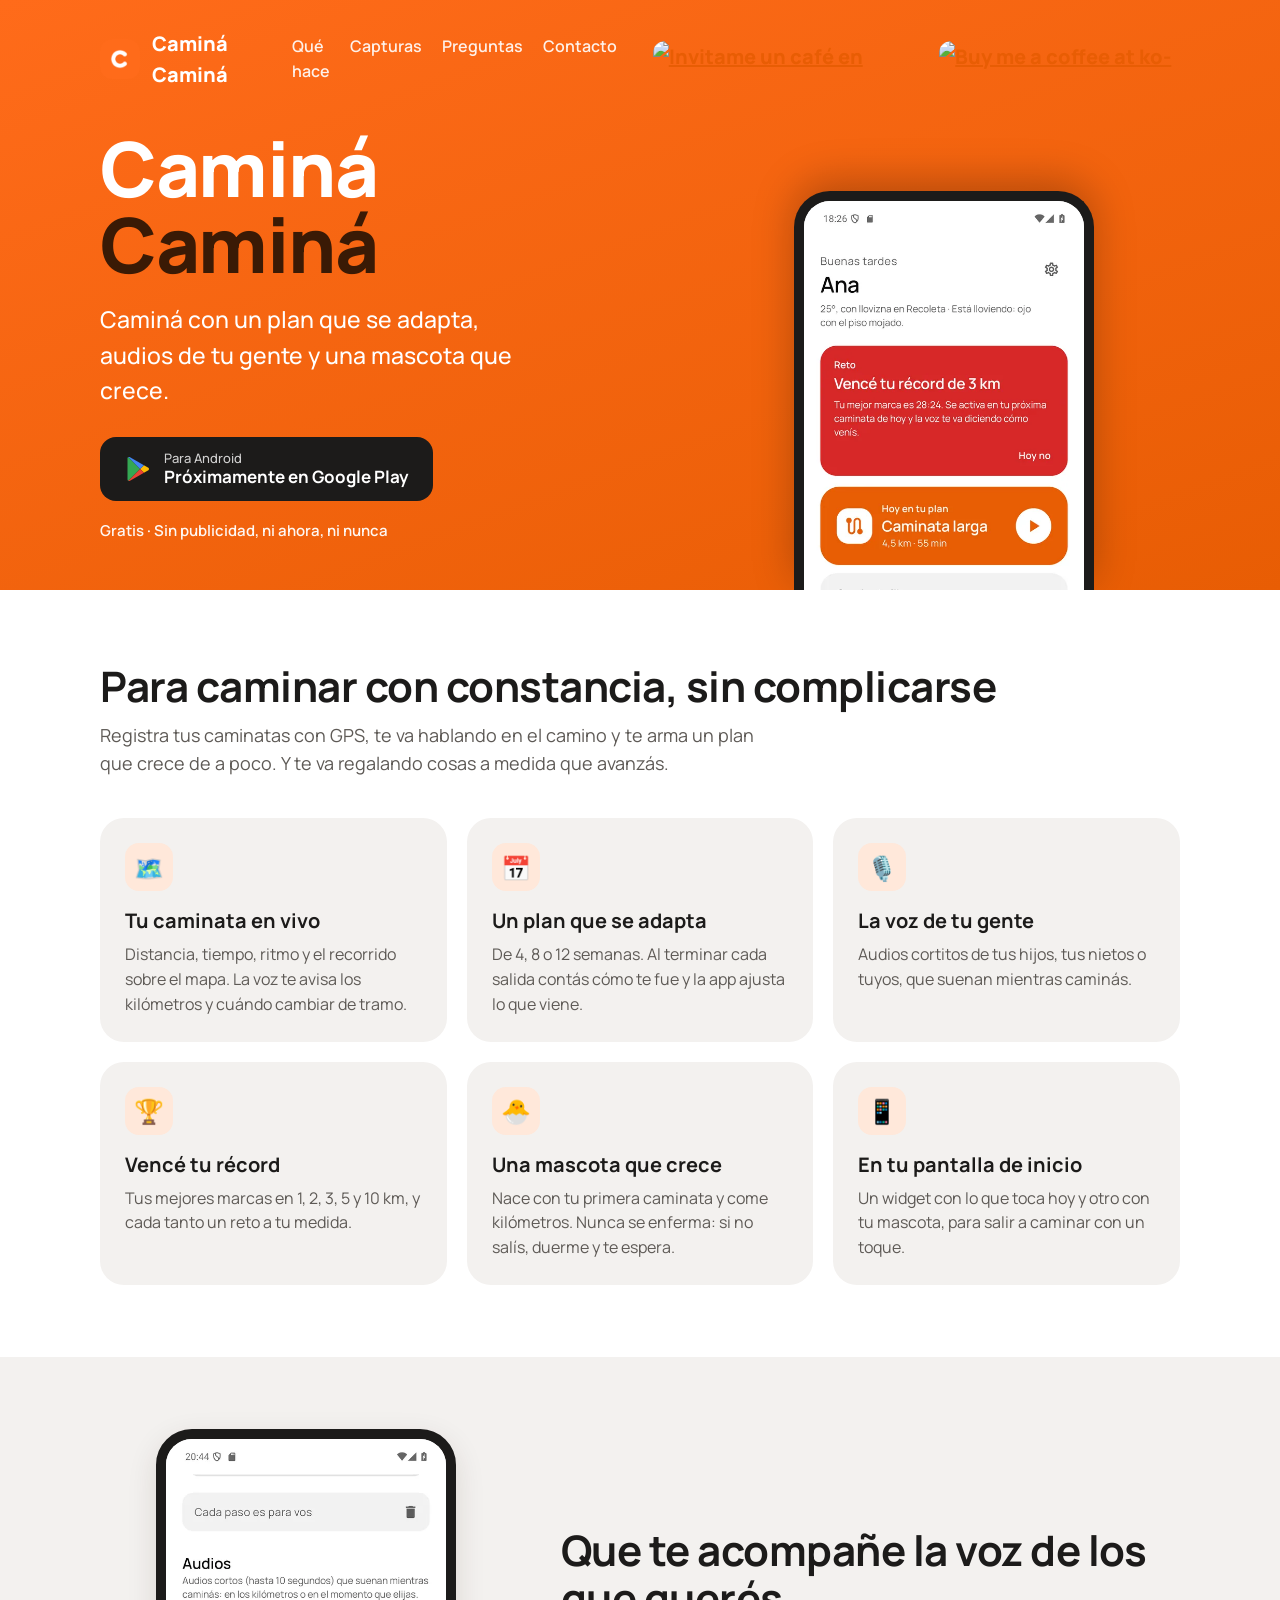
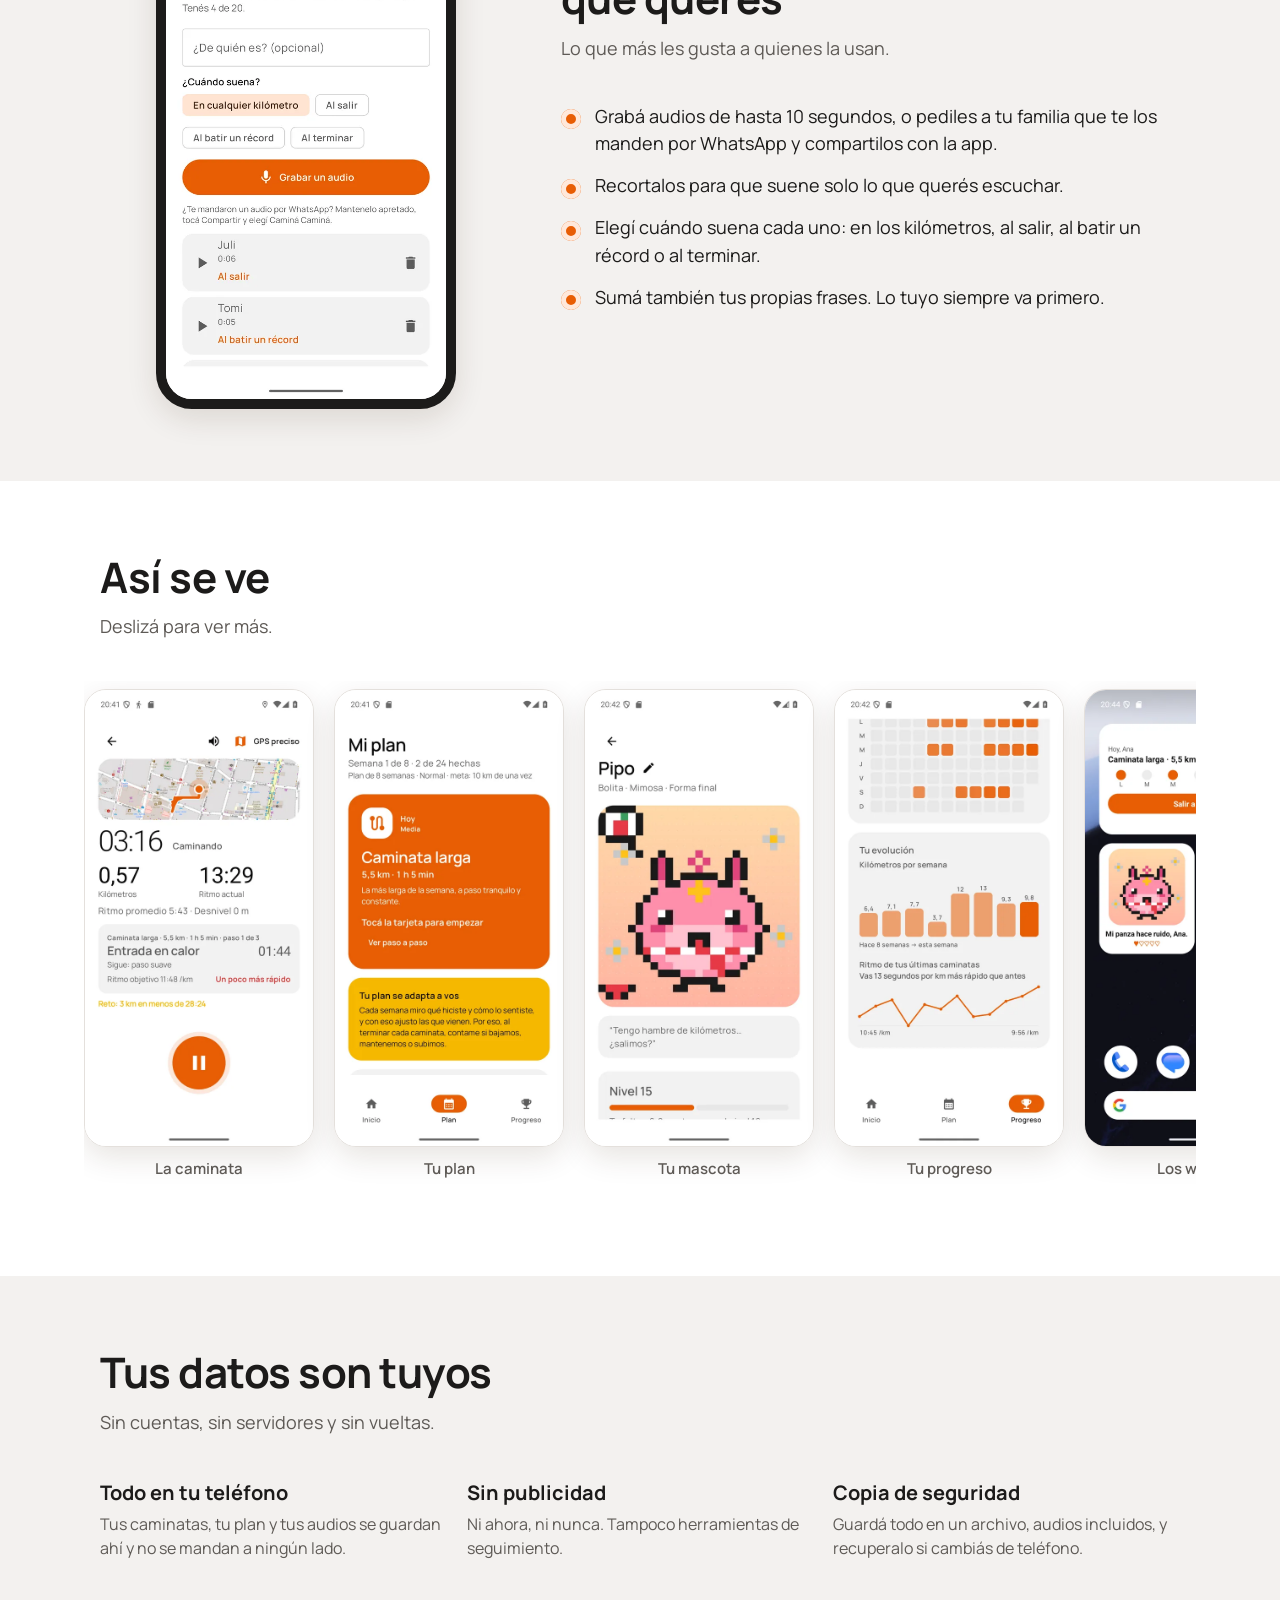
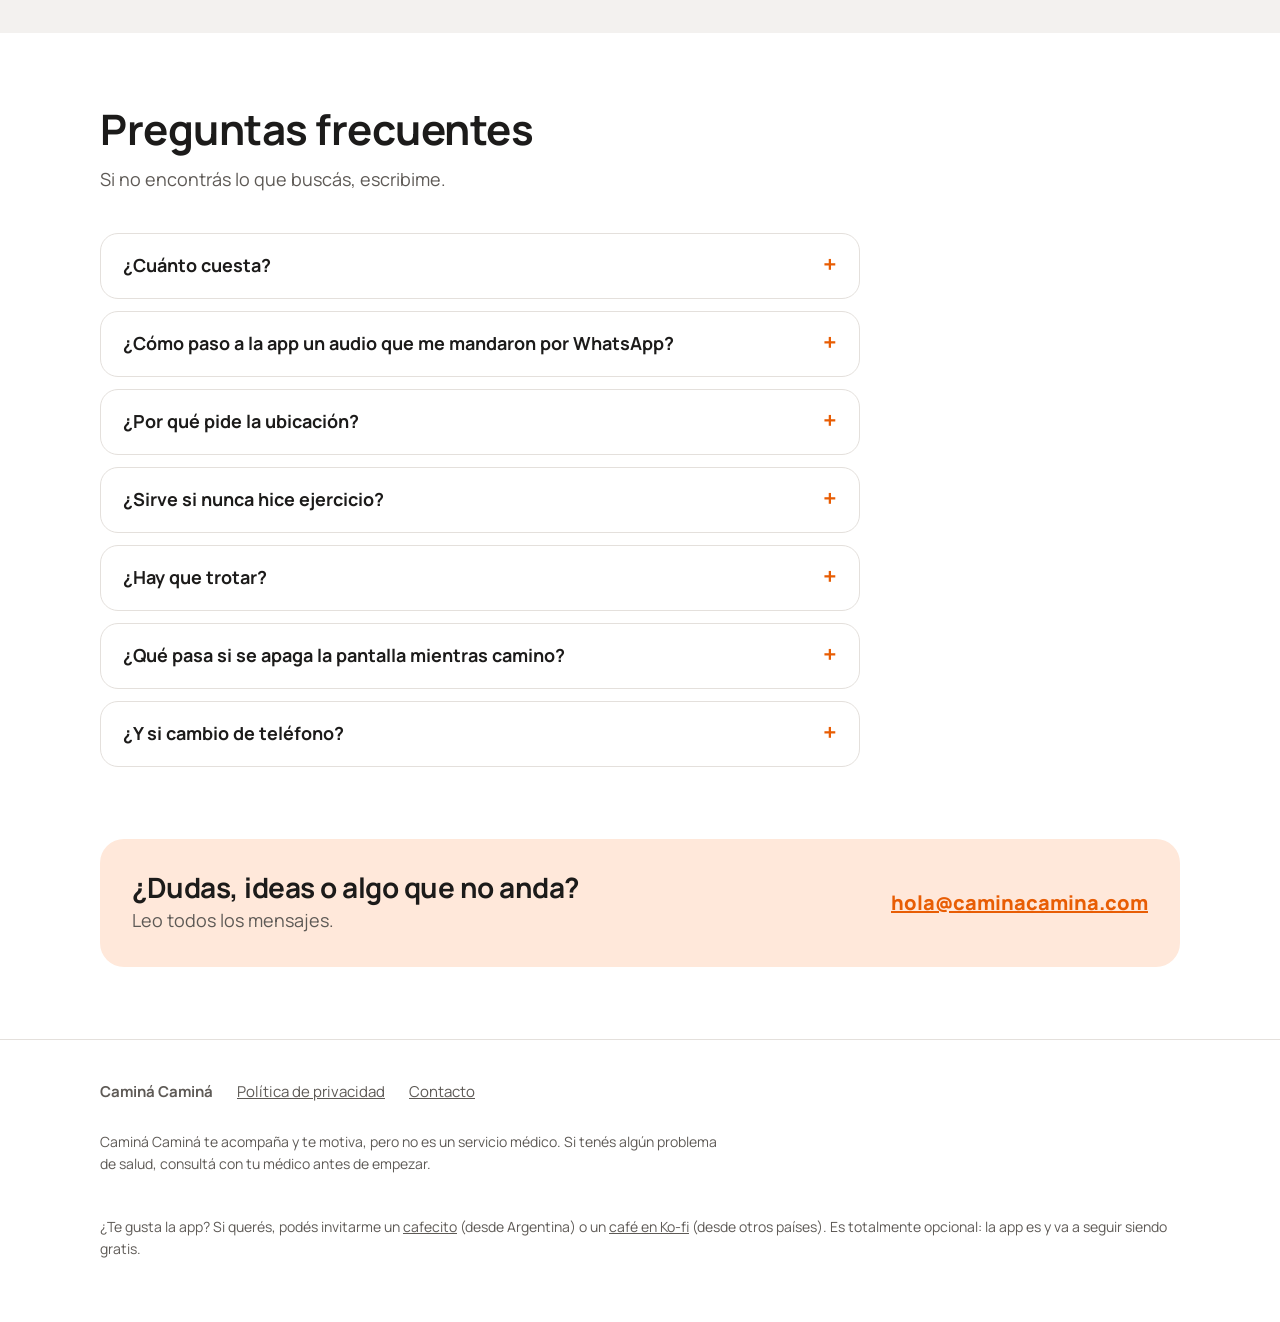
==== index.html @ fd13bbc4 "Anclas para abrir cada pregunta desde la app" ====
<!doctype html>
<html lang="es">
<head>
  <meta charset="utf-8">
  <meta name="viewport" content="width=device-width, initial-scale=1">
  <title>Caminá Caminá · La app para caminar con constancia</title>
  <meta name="description" content="Caminá con un plan que se adapta, audios de tu gente y una mascota que crece. Sin publicidad y con tus datos en tu teléfono.">
  <meta name="theme-color" content="#E85D04">
  <meta property="og:title" content="Caminá Caminá">
  <meta property="og:description" content="Caminá con un plan que se adapta, audios de tu gente y una mascota que crece.">
  <meta property="og:image" content="https://caminacamina.com/img/icono-192.png">
  <meta property="og:url" content="https://caminacamina.com/">
  <link rel="icon" href="favicon.png">
  <link rel="apple-touch-icon" href="apple-touch-icon.png">
  <link rel="stylesheet" href="estilos.css">
</head>
<body>

<header class="portada">
  <div class="ancho">
    <div class="barra">
      <img src="img/icono-192.png" alt="">
      <span class="marca">Caminá Caminá</span>
      <nav>
        <a href="#que-hace">Qué hace</a>
        <a href="#capturas">Capturas</a>
        <a href="#preguntas">Preguntas</a>
        <a href="#contacto">Contacto</a>
      </nav>
      <!-- Los botones oficiales de cada sitio: Cafecito (desde Argentina) y Ko-fi (desde otros países). -->
      <div class="cafes">
        <a href="https://cafecito.app/pclaus" rel="noopener" target="_blank"><img srcset="https://cdn.cafecito.app/imgs/buttons/button_1.png 1x, https://cdn.cafecito.app/imgs/buttons/button_1_2x.png 2x" src="https://cdn.cafecito.app/imgs/buttons/button_1.png" alt="Invitame un café en cafecito.app"></a>
        <a href="https://ko-fi.com/pabloclaus" rel="noopener" target="_blank"><img src="https://storage.ko-fi.com/cdn/kofi2.png?v=6" alt="Buy me a coffee at ko-fi.com"></a>
      </div>
    </div>

    <div class="portada-cuerpo">
      <div>
        <h1>Caminá <span>Caminá</span></h1>
        <p class="bajada">Caminá con un plan que se adapta, audios de tu gente y una mascota que crece.</p>
        <!-- Mientras la app esté en prueba cerrada, el link solo sirve para quienes la prueban. -->
        <a class="boton-play" href="https://play.google.com/store/apps/details?id=ar.com.pclaus.walkthisway">
          <svg viewBox="0 0 24 24" aria-hidden="true"><path fill="#34A853" d="M3.6 1.8 13.8 12 3.6 22.2c-.4-.2-.6-.7-.6-1.2V3c0-.5.2-1 .6-1.2Z"/><path fill="#FBBC04" d="m17.1 8.7-3.3 3.3 3.3 3.3 3.8-2.2c.7-.4.7-1.8 0-2.2l-3.8-2.2Z"/><path fill="#4285F4" d="M3.6 1.8c.3-.2.8-.2 1.2 0l12.3 6.9-3.3 3.3L3.6 1.8Z"/><path fill="#EA4335" d="M13.8 12l3.3 3.3-12.3 6.9c-.4.2-.9.2-1.2 0L13.8 12Z"/></svg>
          <span><small>Para Android</small>Próximamente en Google Play</span>
        </a>
        <p class="sin-publicidad">Gratis · Sin publicidad, ni ahora, ni nunca</p>
      </div>
      <div class="telefono">
        <img src="img/inicio.webp" alt="Pantalla de inicio de Caminá Caminá: el reto del día, la caminata que toca y la mascota" width="540" height="1080">
      </div>
    </div>
  </div>
</header>

<main>

<section id="que-hace">
  <div class="ancho">
    <h2>Para caminar con constancia, sin complicarse</h2>
    <p class="intro">Registra tus caminatas con GPS, te va hablando en el camino y te arma un plan que crece de a poco. Y te va regalando cosas a medida que avanzás.</p>
    <div class="tarjetas">
      <div class="tarjeta">
        <div class="icono" aria-hidden="true">🗺️</div>
        <h3>Tu caminata en vivo</h3>
        <p>Distancia, tiempo, ritmo y el recorrido sobre el mapa. La voz te avisa los kilómetros y cuándo cambiar de tramo.</p>
      </div>
      <div class="tarjeta">
        <div class="icono" aria-hidden="true">📅</div>
        <h3>Un plan que se adapta</h3>
        <p>De 4, 8 o 12 semanas. Al terminar cada salida contás cómo te fue y la app ajusta lo que viene.</p>
      </div>
      <div class="tarjeta">
        <div class="icono" aria-hidden="true">🎙️</div>
        <h3>La voz de tu gente</h3>
        <p>Audios cortitos de tus hijos, tus nietos o tuyos, que suenan mientras caminás.</p>
      </div>
      <div class="tarjeta">
        <div class="icono" aria-hidden="true">🏆</div>
        <h3>Vencé tu récord</h3>
        <p>Tus mejores marcas en 1, 2, 3, 5 y 10 km, y cada tanto un reto a tu medida.</p>
      </div>
      <div class="tarjeta">
        <div class="icono" aria-hidden="true">🐣</div>
        <h3>Una mascota que crece</h3>
        <p>Nace con tu primera caminata y come kilómetros. Nunca se enferma: si no salís, duerme y te espera.</p>
      </div>
      <div class="tarjeta">
        <div class="icono" aria-hidden="true">📱</div>
        <h3>En tu pantalla de inicio</h3>
        <p>Un widget con lo que toca hoy y otro con tu mascota, para salir a caminar con un toque.</p>
      </div>
    </div>
  </div>
</section>

<section class="gris">
  <div class="ancho destacado">
    <div class="telefono">
      <img src="img/audios.webp" alt="Pantalla de audios: grabar uno, elegir cuándo suena y la lista de audios guardados" width="540" height="1080" loading="lazy">
    </div>
    <div>
      <h2>Que te acompañe la voz de los que querés</h2>
      <p class="intro">Lo que más les gusta a quienes la usan.</p>
      <ul>
        <li>Grabá audios de hasta 10 segundos, o pediles a tu familia que te los manden por WhatsApp y compartilos con la app.</li>
        <li>Recortalos para que suene solo lo que querés escuchar.</li>
        <li>Elegí cuándo suena cada uno: en los kilómetros, al salir, al batir un récord o al terminar.</li>
        <li>Sumá también tus propias frases. Lo tuyo siempre va primero.</li>
      </ul>
    </div>
  </div>
</section>

<section id="capturas">
  <div class="ancho">
    <h2>Así se ve</h2>
    <p class="intro">Deslizá para ver más.</p>
    <div class="galeria">
      <figure><img src="img/caminata.webp" alt="Caminata en curso con el mapa, el tramo guiado y el reto" width="540" height="1080" loading="lazy"><figcaption>La caminata</figcaption></figure>
      <figure><img src="img/plan.webp" alt="El plan con la caminata de hoy" width="540" height="1080" loading="lazy"><figcaption>Tu plan</figcaption></figure>
      <figure><img src="img/mascota.webp" alt="La mascota en pixel art" width="540" height="1080" loading="lazy"><figcaption>Tu mascota</figcaption></figure>
      <figure><img src="img/progreso.webp" alt="Calendario de 12 semanas y evolución de kilómetros y ritmo" width="540" height="1080" loading="lazy"><figcaption>Tu progreso</figcaption></figure>
      <figure><img src="img/widgets.webp" alt="Los widgets en la pantalla de inicio del teléfono" width="540" height="1080" loading="lazy"><figcaption>Los widgets</figcaption></figure>
      <figure><img src="img/inicio.webp" alt="Pantalla de inicio de la app" width="540" height="1080" loading="lazy"><figcaption>El inicio</figcaption></figure>
    </div>
  </div>
</section>

<section class="gris">
  <div class="ancho">
    <h2>Tus datos son tuyos</h2>
    <p class="intro">Sin cuentas, sin servidores y sin vueltas.</p>
    <div class="datos">
      <div class="dato"><strong>Todo en tu teléfono</strong><p>Tus caminatas, tu plan y tus audios se guardan ahí y no se mandan a ningún lado.</p></div>
      <div class="dato"><strong>Sin publicidad</strong><p>Ni ahora, ni nunca. Tampoco herramientas de seguimiento.</p></div>
      <div class="dato"><strong>Copia de seguridad</strong><p>Guardá todo en un archivo, audios incluidos, y recuperalo si cambiás de teléfono.</p></div>
    </div>
  </div>
</section>

<section id="preguntas">
  <div class="ancho">
    <h2>Preguntas frecuentes</h2>
    <p class="intro">Si no encontrás lo que buscás, escribime.</p>
    <div class="preguntas">
      <details>
        <summary>¿Cuánto cuesta?</summary>
        <p>Nada. Es gratis y no tiene publicidad.</p>
      </details>
      <details id="audio-whatsapp">
        <summary>¿Cómo paso a la app un audio que me mandaron por WhatsApp?</summary>
        <p>En WhatsApp, mantené apretado el audio, tocá Compartir y elegí Caminá Caminá. Ahí lo escuchás, lo recortás si querés, le ponés de quién es y elegís cuándo suena.</p>
      </details>
      <details>
        <summary>¿Por qué pide la ubicación?</summary>
        <p>Para medir la caminata: distancia, ritmo y recorrido. La usa solo mientras caminás, con un aviso a la vista. Para el clima usa una zona aproximada, y eso se puede apagar.</p>
      </details>
      <details>
        <summary>¿Sirve si nunca hice ejercicio?</summary>
        <p>Sí. El plan arranca suave y se adapta a cómo te sentís. Si tenés algún problema de salud, consultá con tu médico antes de empezar.</p>
      </details>
      <details>
        <summary>¿Hay que trotar?</summary>
        <p>No. Es una app para caminar: los entrenamientos y los retos son todos caminando, a tu ritmo.</p>
      </details>
      <details id="pantalla-apagada">
        <summary>¿Qué pasa si se apaga la pantalla mientras camino?</summary>
        <p>La caminata sigue. Pero algunos teléfonos, para ahorrar batería, frenan las apps cuando la pantalla está apagada, y la caminata puede cortarse o medir mal. Por eso la app te pide una vez quitarle esa restricción. Si no lo aceptaste, lo podés hacer cuando quieras desde Ajustes → Batería.</p>
      </details>
      <details>
        <summary>¿Y si cambio de teléfono?</summary>
        <p>Desde Ajustes guardás una copia de seguridad en un archivo y la recuperás en el teléfono nuevo, con tus caminatas, tu mascota y tus audios.</p>
      </details>
    </div>
  </div>
</section>

<section id="contacto" style="padding-top:0">
  <div class="ancho">
    <div class="contacto">
      <div>
        <h2>¿Dudas, ideas o algo que no anda?</h2>
        <p>Leo todos los mensajes.</p>
      </div>
      <a class="mail" href="mailto:hola@caminacamina.com">hola@caminacamina.com</a>
    </div>
  </div>
</section>

</main>

<footer>
  <div class="ancho">
    <div class="enlaces">
      <strong>Caminá Caminá</strong>
      <a href="privacidad.html">Política de privacidad</a>
      <a href="mailto:hola@caminacamina.com">Contacto</a>
    </div>
    <p class="salud">Caminá Caminá te acompaña y te motiva, pero no es un servicio médico. Si tenés algún problema de salud, consultá con tu médico antes de empezar.</p>
    <p class="cafecito">¿Te gusta la app? Si querés, podés invitarme un <a href="https://cafecito.app/pclaus">cafecito</a> (desde Argentina) o un <a href="https://ko-fi.com/pabloclaus">café en Ko-fi</a> (desde otros países). Es totalmente opcional: la app es y va a seguir siendo gratis.</p>
  </div>
</footer>

<script>
  // Si se llega con un link a una pregunta (#audio-whatsapp), se abre esa pregunta.
  function abrirPregunta() {
    var id = location.hash.slice(1);
    var d = id && document.getElementById(id);
    if (d && d.tagName === "DETAILS") { d.open = true; d.scrollIntoView({ block: "center" }); }
  }
  window.addEventListener("hashchange", abrirPregunta);
  abrirPregunta();
</script>

</body>
</html>
---- estilos.css ----
/* Caminá Caminá: los mismos colores y la misma letra que la app. */
@font-face {
  font-family: "Manrope";
  src: url("fonts/manrope.ttf") format("truetype");
  font-weight: 200 800;
  font-display: swap;
}

:root {
  --naranja: #E85D04;
  --naranja-claro: #FF6B1A;
  --naranja-suave: #FFE8DA;
  --amarillo: #F4B400;
  --fondo: #FFFFFF;
  --fondo-2: #F3F1EF;
  --texto: #1C1B1A;
  --texto-2: #5E5A56;
  --borde: #E4E0DC;
  --sombra: 0 10px 30px rgba(60, 30, 10, .12);
  --radio: 24px;
  color-scheme: light dark;
}

@media (prefers-color-scheme: dark) {
  :root {
    --naranja-suave: #3A2416;
    --fondo: #141210;
    --fondo-2: #1F1C19;
    --texto: #F3EFEB;
    --texto-2: #B9B2AB;
    --borde: #34302C;
    --sombra: 0 10px 30px rgba(0, 0, 0, .4);
  }
}

* { box-sizing: border-box; }

html { scroll-behavior: smooth; }

body {
  margin: 0;
  font-family: "Manrope", system-ui, sans-serif;
  font-size: 18px;
  line-height: 1.55;
  color: var(--texto);
  background: var(--fondo);
  -webkit-text-size-adjust: 100%;
}

img { max-width: 100%; height: auto; display: block; }

a { color: var(--naranja); }

.ancho {
  width: min(1080px, 100% - 32px);
  margin-inline: auto;
}

/* Arriba: el nombre, qué es y el botón de Play. */
.portada {
  background: linear-gradient(160deg, var(--naranja-claro), var(--naranja));
  color: #fff;
  padding: 28px 0 0;
  overflow: hidden;
}

.barra {
  display: flex;
  align-items: center;
  gap: 12px;
  font-weight: 800;
  font-size: 20px;
}

.barra img { width: 40px; height: 40px; border-radius: 12px; }

.barra nav { margin-left: auto; display: flex; gap: 20px; font-size: 16px; font-weight: 600; }

.barra nav a { color: #fff; text-decoration: none; opacity: .9; }

/* Cafecito y Ko-fi, arriba a la derecha, con sus botones oficiales. */
.cafes { margin-left: 24px; display: flex; gap: 10px; align-items: center; }

.cafes img { height: 36px; width: auto; }

.portada-cuerpo {
  display: grid;
  grid-template-columns: 1.1fr .9fr;
  gap: 32px;
  align-items: end;
  padding-top: 40px;
}

.portada h1 {
  font-size: clamp(44px, 8vw, 76px);
  line-height: 1;
  margin: 0 0 20px;
  font-weight: 800;
  letter-spacing: -1.5px;
}

.portada h1 span { display: block; color: #3A1A05; }

.portada .bajada {
  font-size: clamp(19px, 2.4vw, 23px);
  max-width: 30ch;
  margin: 0 0 28px;
  font-weight: 500;
}

.boton-play {
  display: inline-flex;
  align-items: center;
  gap: 12px;
  background: #1C1B1A;
  color: #fff;
  text-decoration: none;
  padding: 14px 24px;
  border-radius: 16px;
  font-weight: 700;
  font-size: 17px;
  line-height: 1.2;
}

.boton-play small { display: block; font-weight: 500; font-size: 13px; opacity: .8; }

.boton-play svg { width: 28px; height: 28px; flex: none; }

.sin-publicidad {
  margin: 18px 0 48px;
  font-size: 15px;
  font-weight: 600;
  opacity: .95;
}

.telefono {
  width: min(300px, 100%);
  margin: 0 auto;
  border-radius: 36px 36px 0 0;
  border: 10px solid #1C1B1A;
  border-bottom: 0;
  overflow: hidden;
  box-shadow: 0 -10px 40px rgba(0, 0, 0, .25);
  background: #fff;
}

.telefono img { aspect-ratio: 1080 / 1500; object-fit: cover; object-position: top; }

/* Secciones. */
section { padding: 72px 0; }

section.gris { background: var(--fondo-2); }

h2 {
  font-size: clamp(30px, 4.5vw, 42px);
  line-height: 1.15;
  margin: 0 0 12px;
  letter-spacing: -.5px;
}

.intro { color: var(--texto-2); max-width: 60ch; margin: 0 0 40px; }

.tarjetas {
  display: grid;
  grid-template-columns: repeat(3, 1fr);
  gap: 20px;
}

.tarjeta {
  background: var(--fondo);
  border: 1px solid var(--borde);
  border-radius: var(--radio);
  padding: 24px;
}

section:not(.gris) .tarjeta { background: var(--fondo-2); border-color: transparent; }

.tarjeta .icono {
  width: 48px;
  height: 48px;
  border-radius: 14px;
  background: var(--naranja-suave);
  display: grid;
  place-items: center;
  font-size: 24px;
  margin-bottom: 14px;
}

.tarjeta h3 { margin: 0 0 6px; font-size: 20px; }

.tarjeta p { margin: 0; color: var(--texto-2); font-size: 16px; }

/* Lo más lindo: los audios. */
.destacado {
  display: grid;
  grid-template-columns: .8fr 1.2fr;
  gap: 48px;
  align-items: center;
}

.destacado .telefono { border-radius: 36px; border-bottom: 10px solid #1C1B1A; box-shadow: var(--sombra); }

.destacado .telefono img { aspect-ratio: auto; }

.destacado ul { padding: 0; margin: 0; list-style: none; display: grid; gap: 14px; }

.destacado li { padding-left: 34px; position: relative; }

.destacado li::before {
  content: "";
  position: absolute;
  left: 0;
  top: .35em;
  width: 20px;
  height: 20px;
  border-radius: 50%;
  background: var(--naranja);
  box-shadow: inset 0 0 0 5px var(--naranja-suave);
}

/* Las capturas, de costado. */
.galeria {
  display: flex;
  gap: 20px;
  overflow-x: auto;
  scroll-snap-type: x mandatory;
  padding: 8px 16px 24px;
  margin-inline: -16px;
}

.galeria figure {
  flex: 0 0 auto;
  width: 230px;
  margin: 0;
  scroll-snap-align: start;
}

.galeria img {
  border-radius: 22px;
  border: 1px solid var(--borde);
  box-shadow: var(--sombra);
}

.galeria figcaption {
  text-align: center;
  font-size: 15px;
  color: var(--texto-2);
  margin-top: 10px;
  font-weight: 600;
}

/* Preguntas. */
.preguntas { display: grid; gap: 12px; max-width: 760px; }

details {
  background: var(--fondo);
  border: 1px solid var(--borde);
  border-radius: 18px;
  padding: 18px 22px;
}

summary {
  cursor: pointer;
  font-weight: 700;
  list-style: none;
  display: flex;
  justify-content: space-between;
  gap: 16px;
}

summary::-webkit-details-marker { display: none; }

summary::after { content: "+"; color: var(--naranja); font-size: 24px; line-height: 1; }

details[open] summary::after { content: "–"; }

details p { margin: 12px 0 0; color: var(--texto-2); font-size: 17px; }

/* Datos y contacto. */
.datos {
  display: grid;
  grid-template-columns: repeat(3, 1fr);
  gap: 20px;
}

.dato strong { display: block; font-size: 20px; margin-bottom: 4px; }

.dato p { margin: 0; color: var(--texto-2); font-size: 16px; }

.contacto {
  background: var(--naranja-suave);
  border-radius: var(--radio);
  padding: 32px;
  display: flex;
  flex-wrap: wrap;
  gap: 16px 32px;
  align-items: center;
  justify-content: space-between;
}

.contacto h2 { font-size: 28px; margin: 0; }

.contacto p { margin: 4px 0 0; color: var(--texto-2); }

.contacto a.mail { font-weight: 800; font-size: 20px; word-break: break-all; }

footer {
  padding: 40px 0 48px;
  color: var(--texto-2);
  font-size: 15px;
  border-top: 1px solid var(--borde);
}

footer .ancho { display: grid; gap: 14px; }

footer .enlaces { display: flex; flex-wrap: wrap; gap: 8px 24px; }

footer a { color: var(--texto-2); }

.cafecito { font-size: 14px; }

.salud { font-size: 14px; max-width: 70ch; }

/* Página de texto (privacidad). */
.texto { max-width: 760px; padding: 48px 0 72px; }

.texto h1 { font-size: clamp(32px, 5vw, 44px); line-height: 1.1; margin: 0 0 8px; }

.texto h2 { font-size: 24px; margin: 40px 0 10px; }

.texto li { margin-bottom: 10px; }

.texto .fecha { color: var(--texto-2); margin: 0 0 24px; }

.cabecera-simple { background: var(--naranja); color: #fff; padding: 18px 0; }

.cabecera-simple a { color: #fff; text-decoration: none; }

/* Teléfono. */
@media (max-width: 820px) {
  body { font-size: 17px; }
  .barra nav { display: none; }
  .cafes { margin-left: auto; gap: 6px; }
  .cafes img { height: 28px; }
  .marca { white-space: nowrap; }
}

/* En pantallas angostas, arriba solo el ícono: el nombre grande está justo debajo. */
@media (max-width: 440px) {
  .marca { display: none; }
  .portada-cuerpo { grid-template-columns: 1fr; padding-top: 28px; }
  .sin-publicidad { margin-bottom: 32px; }
  .tarjetas, .datos { grid-template-columns: 1fr; }
  .destacado { grid-template-columns: 1fr; gap: 32px; }
  .destacado .telefono { width: min(280px, 100%); }
  section { padding: 56px 0; }
  .contacto { padding: 24px; }
}
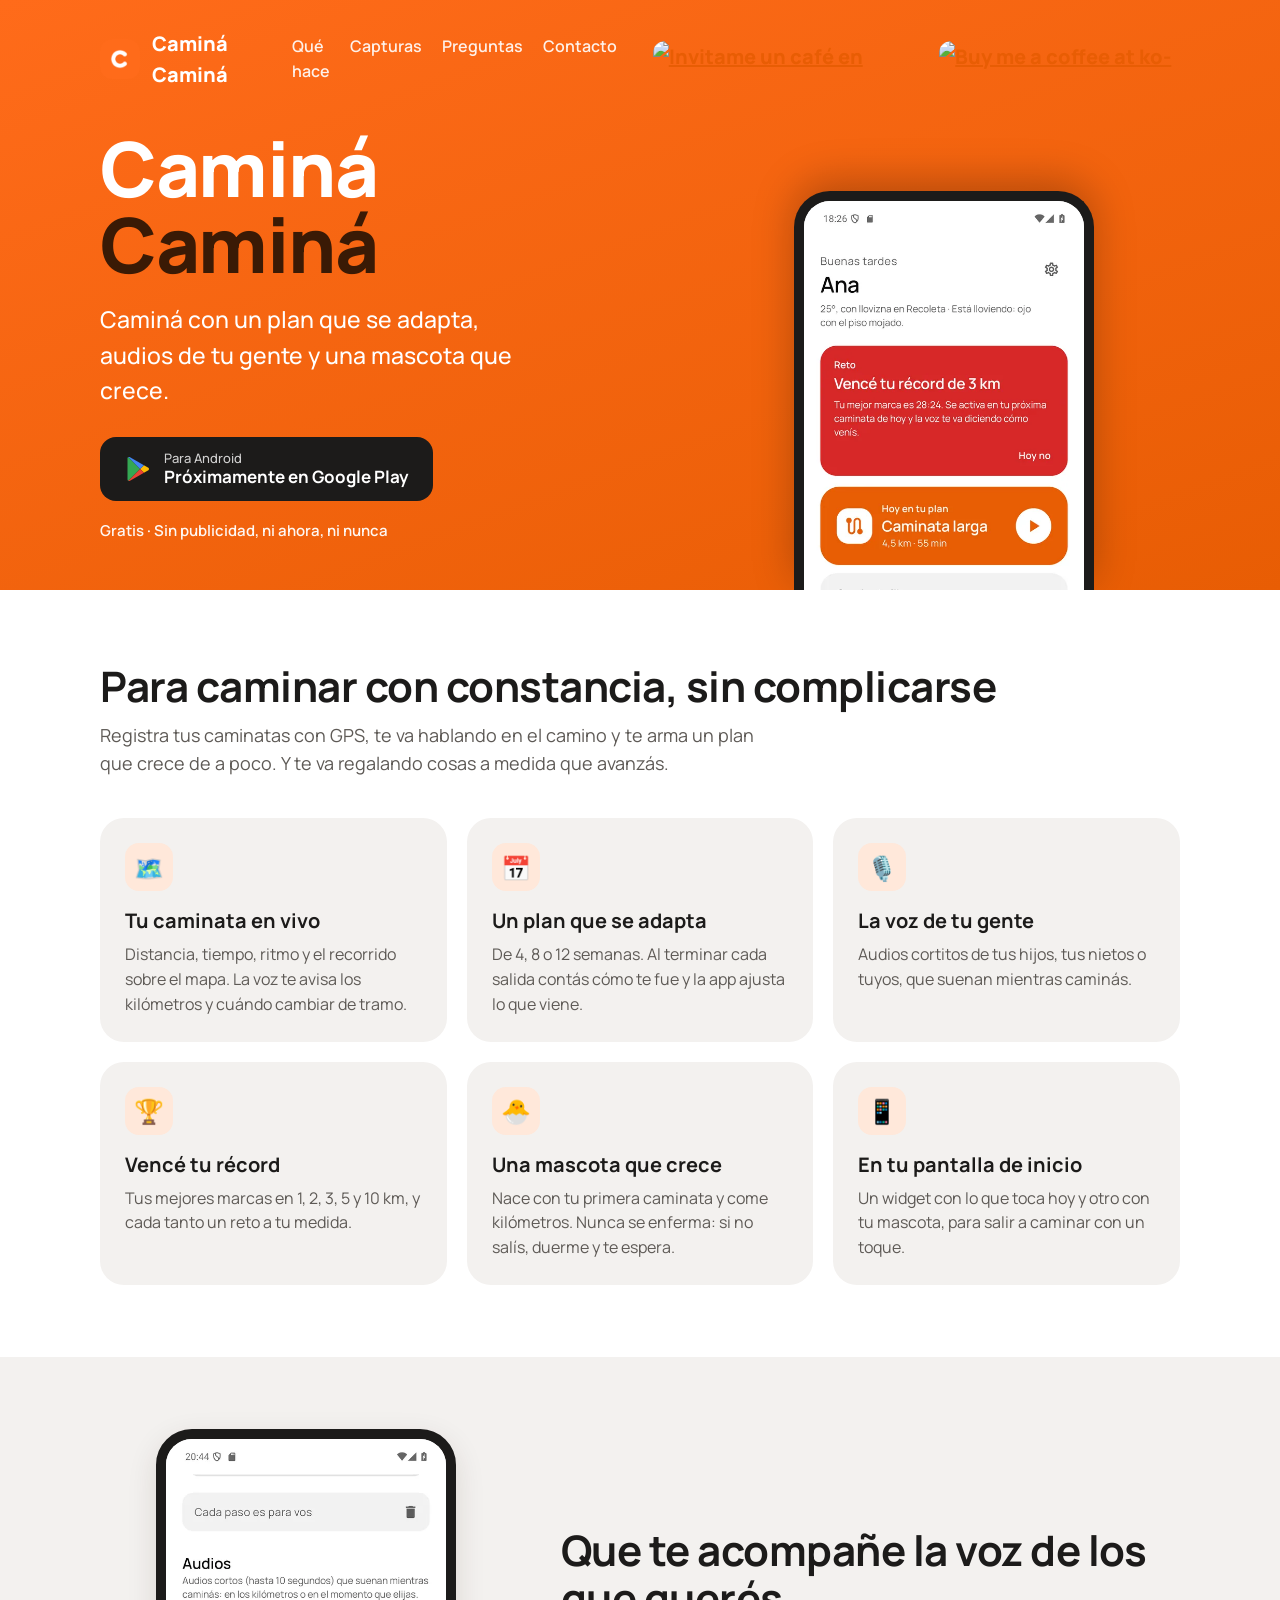
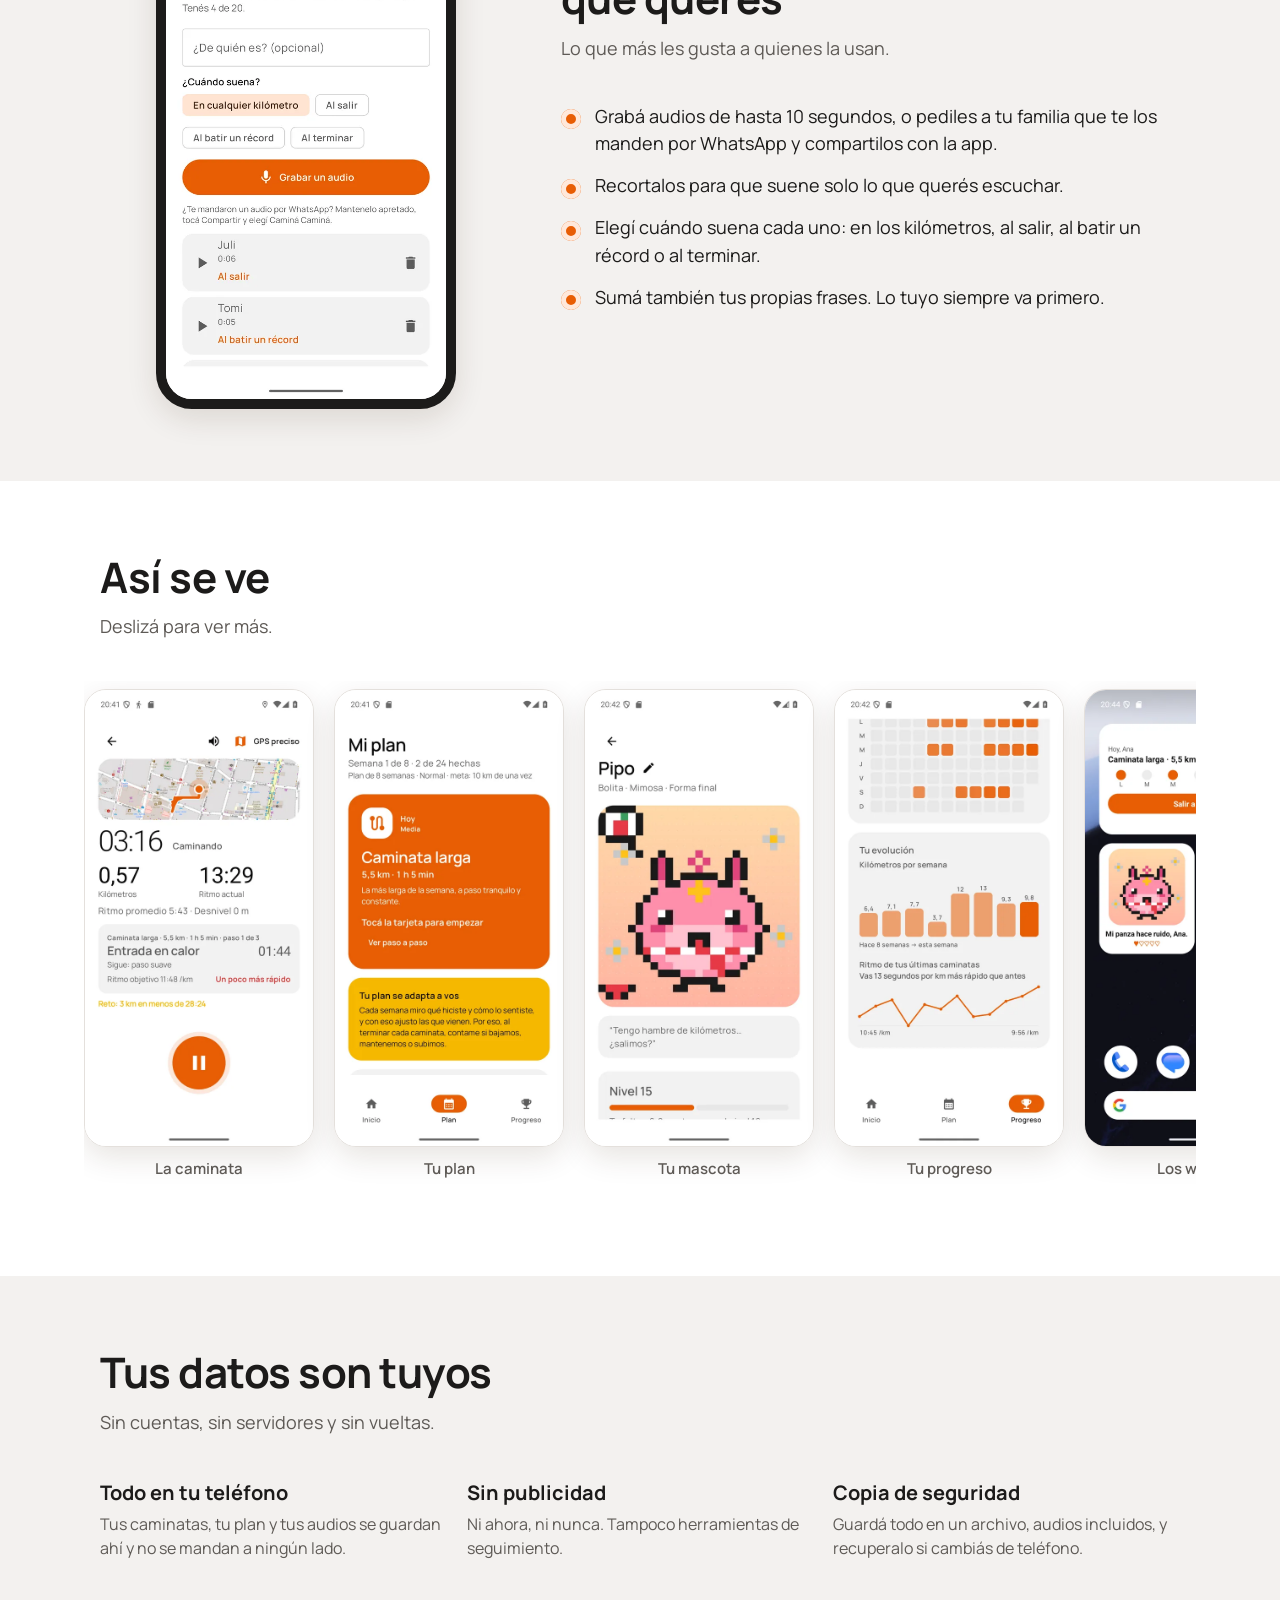
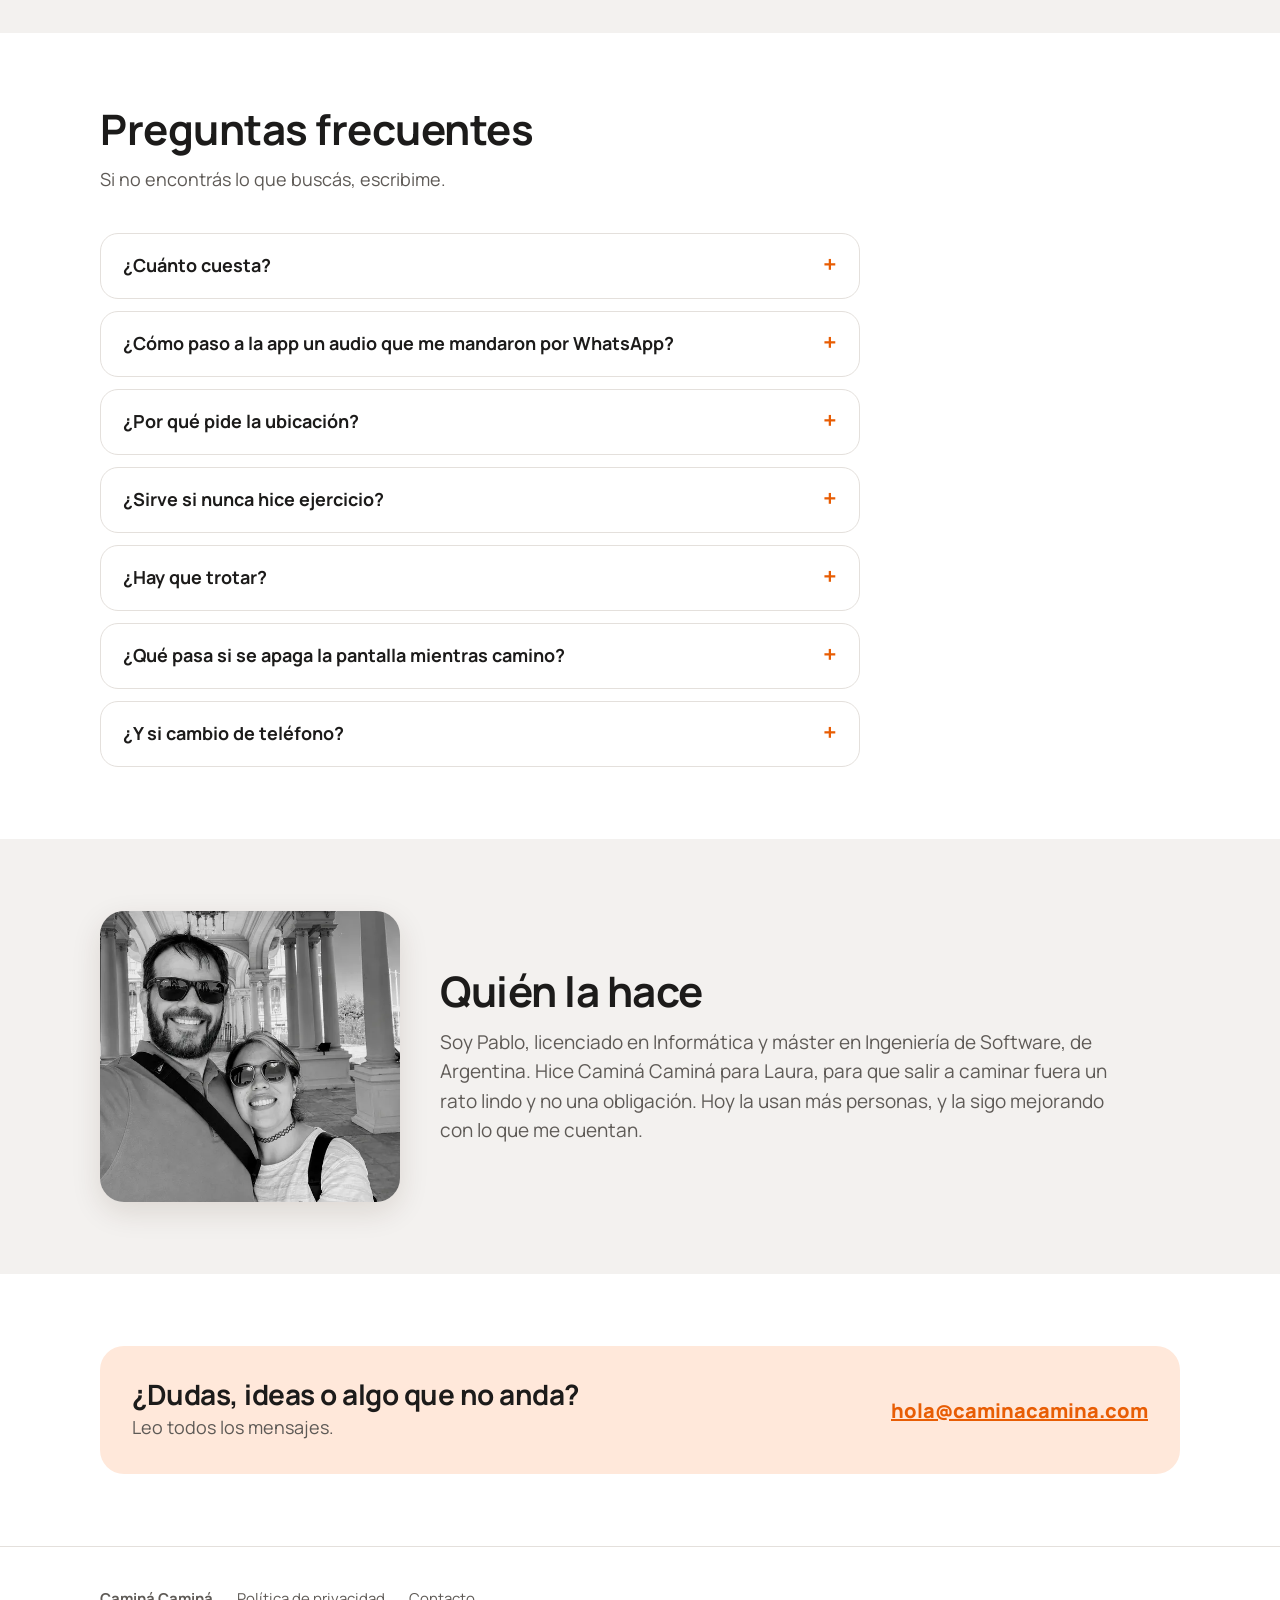
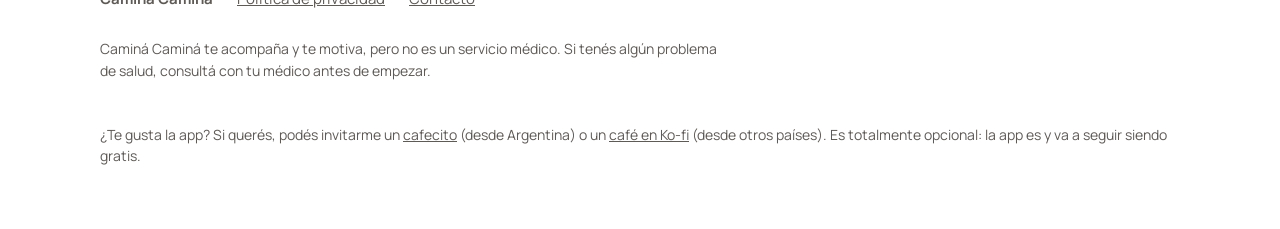
==== commit 9d22c469: "Quién la hace" ====
--- a/index.html
+++ b/index.html
@@ -175,7 +175,17 @@
   </div>
 </section>
 
-<section id="contacto" style="padding-top:0">
+<section id="quien" class="gris">
+  <div class="ancho quien">
+    <img src="img/pablo-y-laura.webp" alt="Pablo y Laura, sonriendo bajo unas columnas" width="560" height="544" loading="lazy">
+    <div>
+      <h2>Quién la hace</h2>
+      <p>Soy Pablo, licenciado en Informática y máster en Ingeniería de Software, de Argentina. Hice Caminá Caminá para Laura, para que salir a caminar fuera un rato lindo y no una obligación. Hoy la usan más personas, y la sigo mejorando con lo que me cuentan.</p>
+    </div>
+  </div>
+</section>
+
+<section id="contacto">
   <div class="ancho">
     <div class="contacto">
       <div>
--- a/estilos.css
+++ b/estilos.css
@@ -276,6 +276,18 @@
 
 details p { margin: 12px 0 0; color: var(--texto-2); font-size: 17px; }
 
+/* Quién la hace. */
+.quien {
+  display: grid;
+  grid-template-columns: 300px 1fr;
+  gap: 40px;
+  align-items: center;
+}
+
+.quien img { border-radius: var(--radio); box-shadow: var(--sombra); }
+
+.quien p { color: var(--texto-2); font-size: 19px; max-width: 56ch; margin: 0; }
+
 /* Datos y contacto. */
 .datos {
   display: grid;
@@ -352,6 +364,9 @@
   .sin-publicidad { margin-bottom: 32px; }
   .tarjetas, .datos { grid-template-columns: 1fr; }
   .destacado { grid-template-columns: 1fr; gap: 32px; }
+  .quien { grid-template-columns: 1fr; gap: 24px; }
+  .quien img { width: min(320px, 100%); }
+  .quien p { font-size: 17px; }
   .destacado .telefono { width: min(280px, 100%); }
   section { padding: 56px 0; }
   .contacto { padding: 24px; }
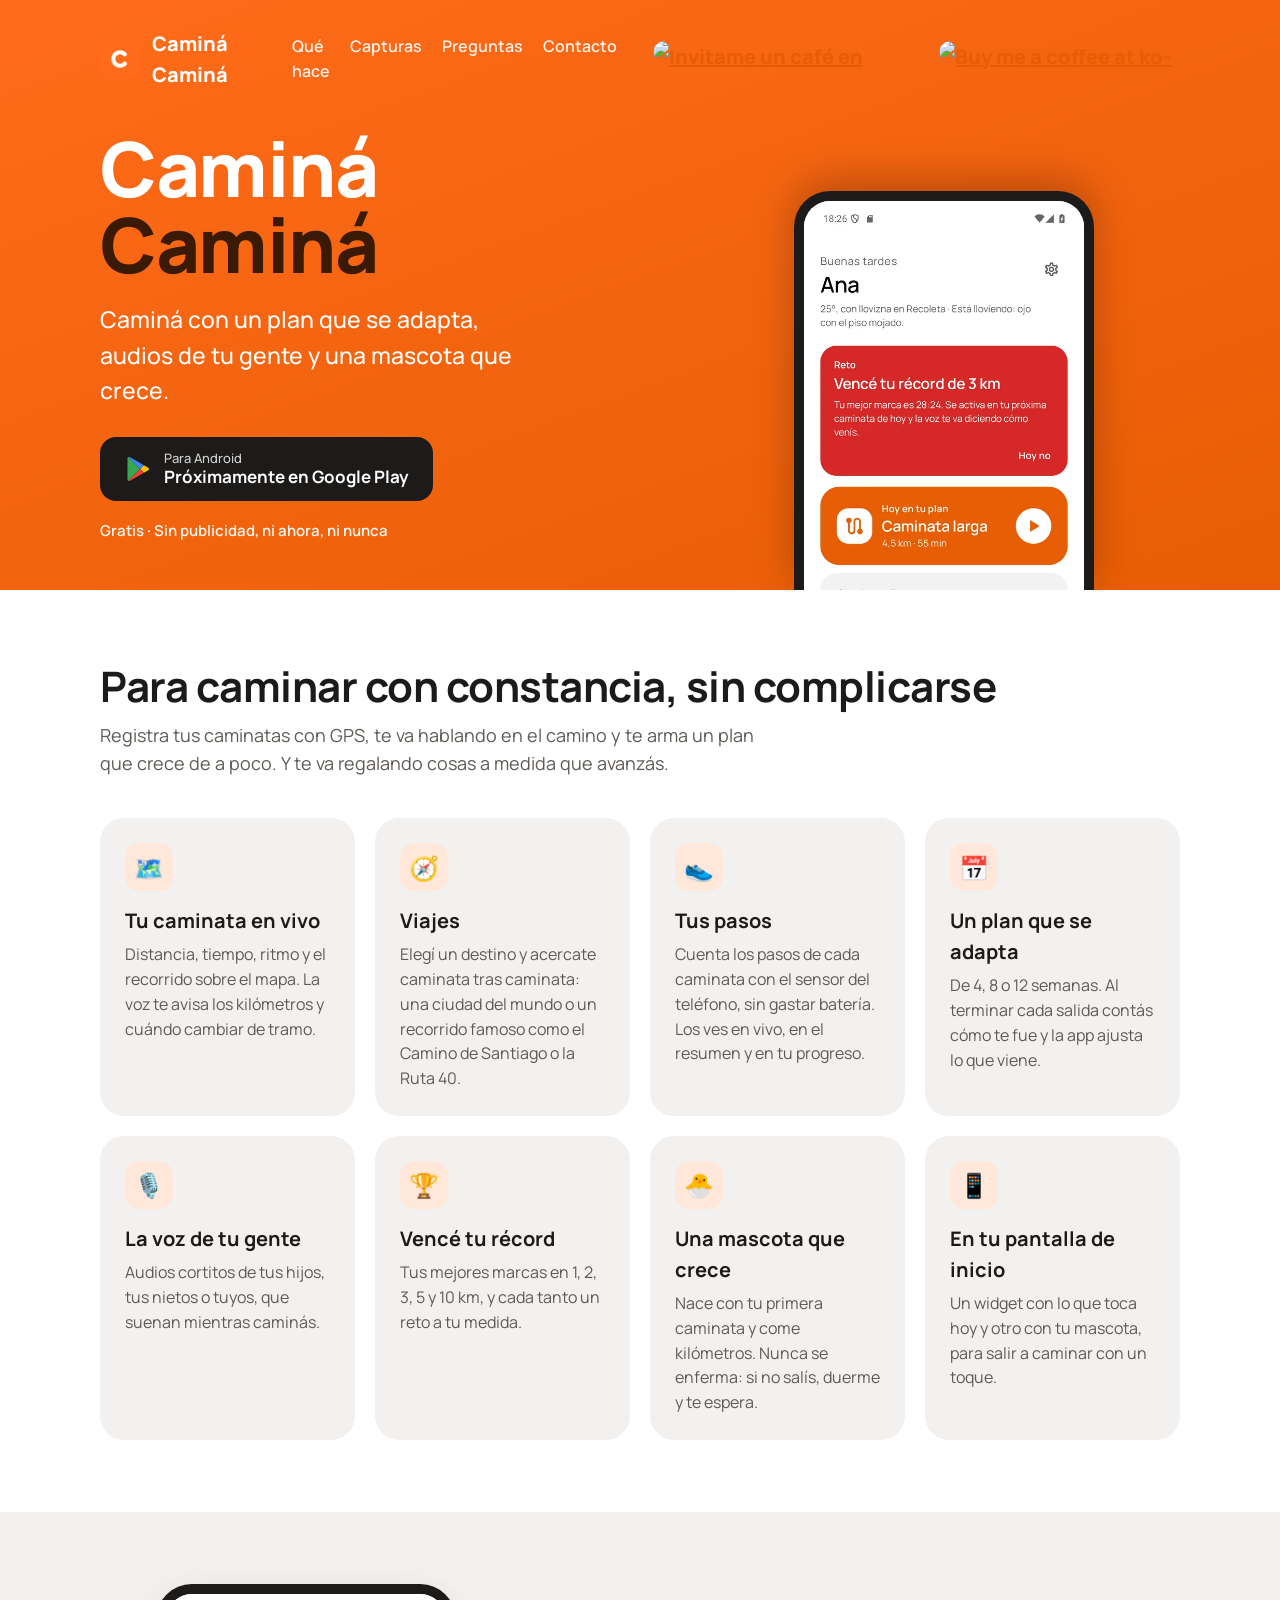
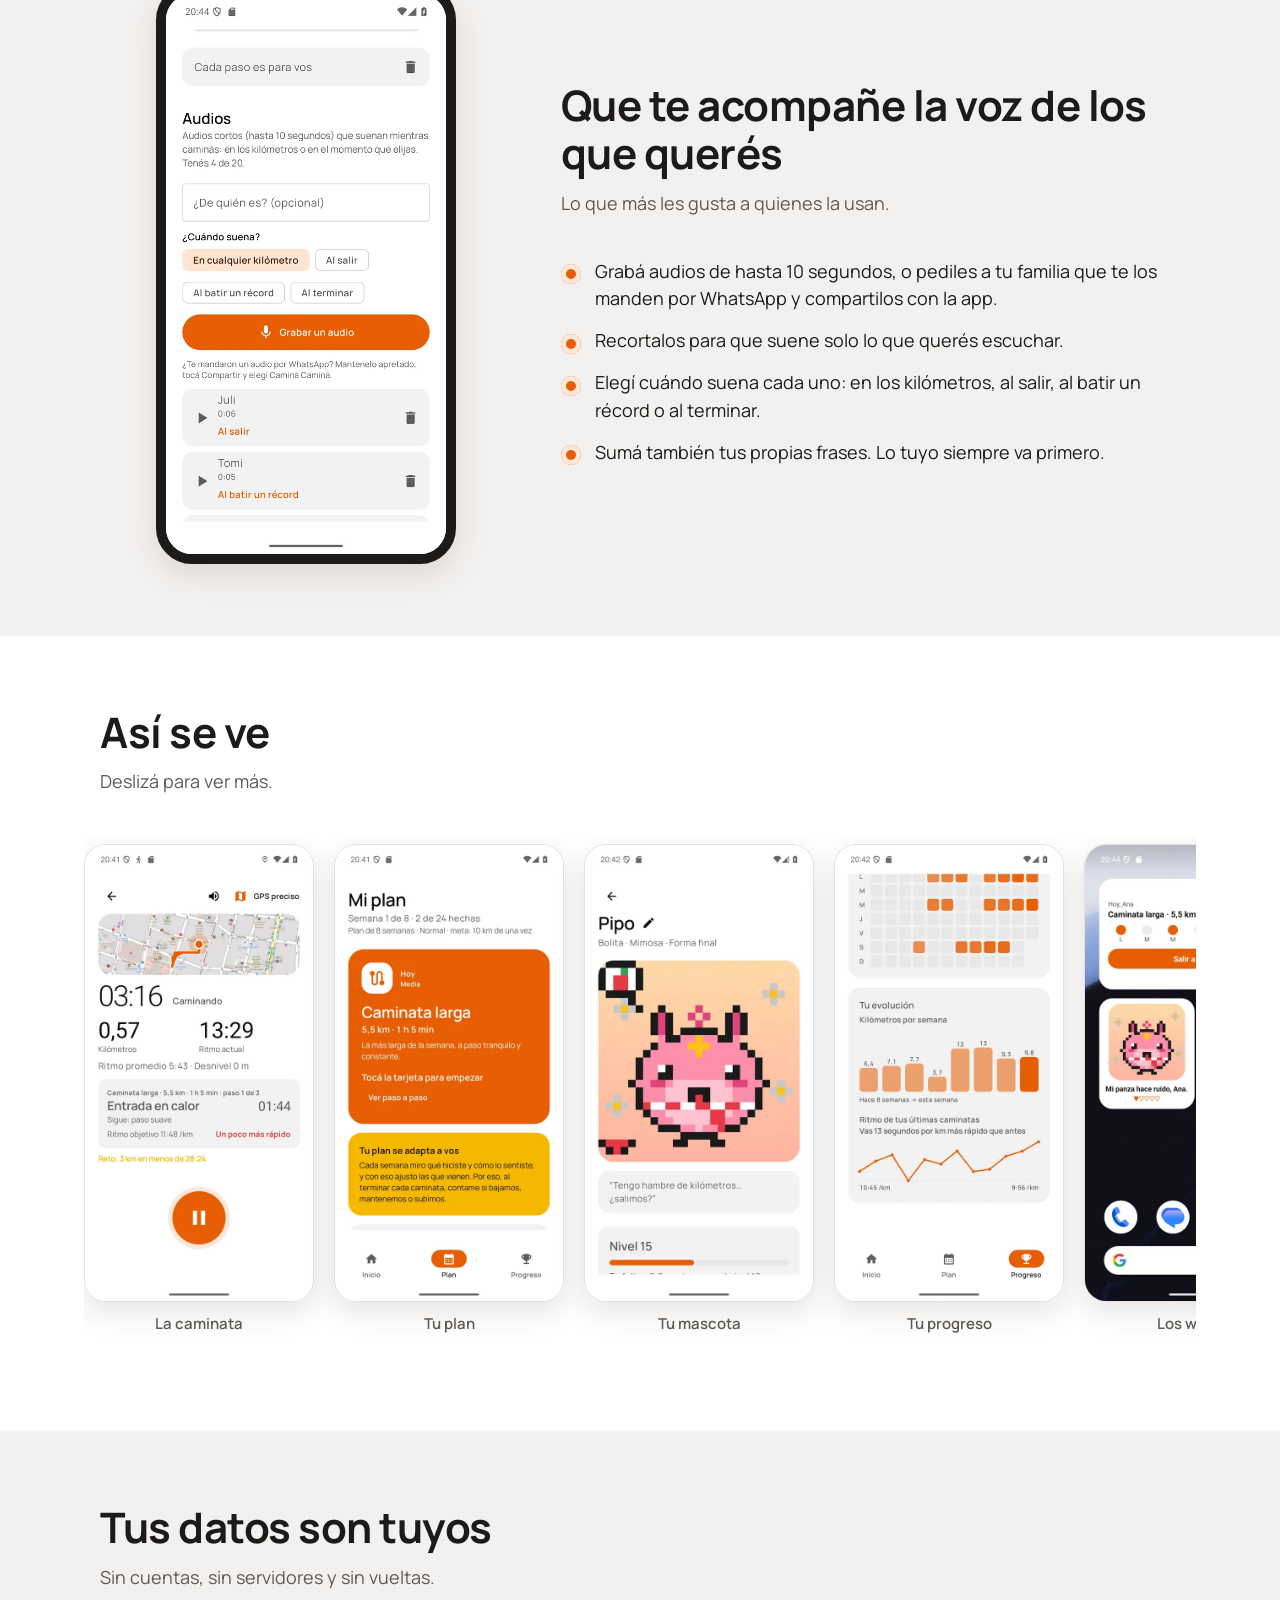
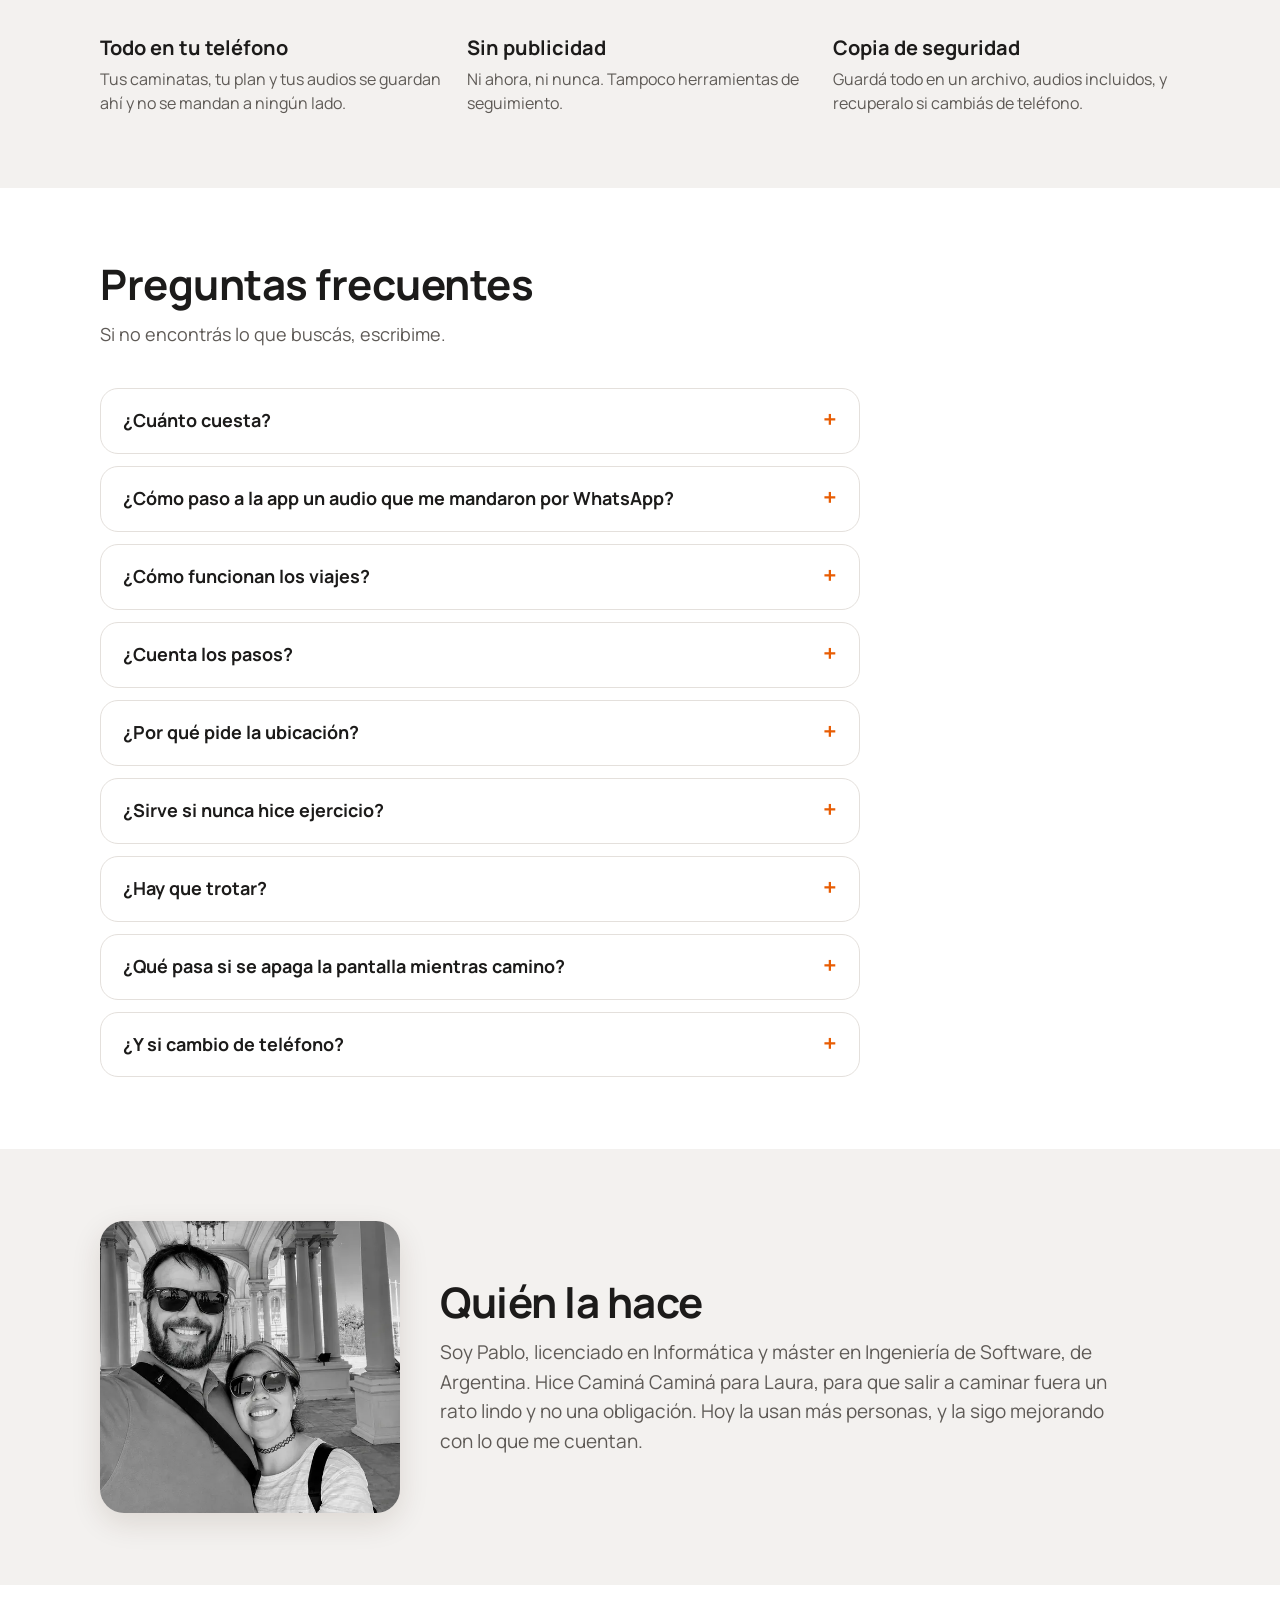
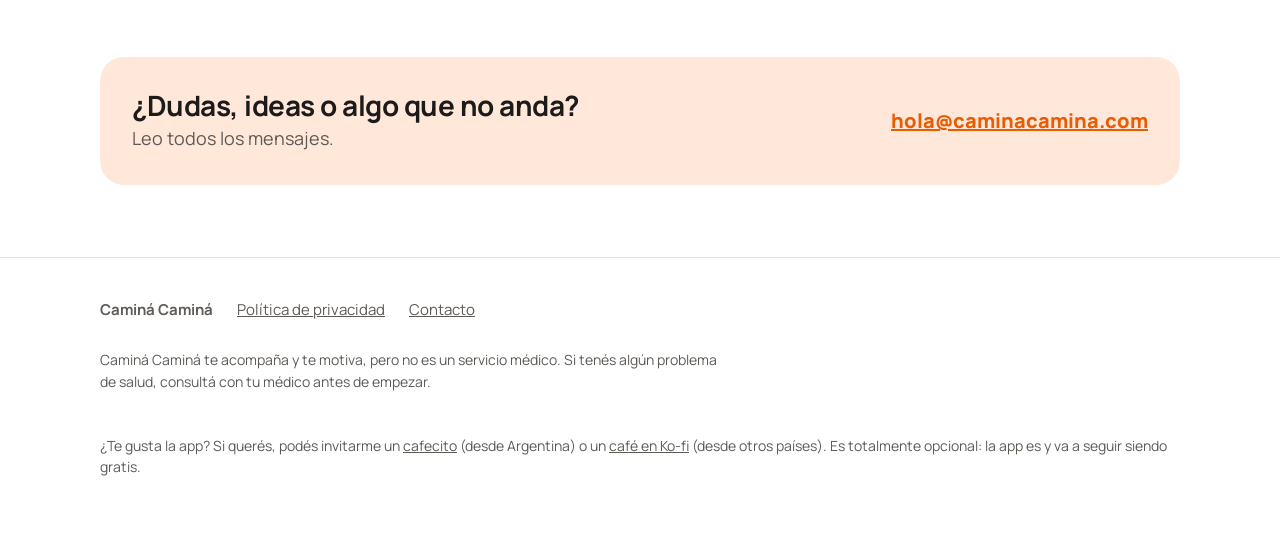
==== commit d3982004: "Viajes y pasos (versión 1.9) Co-Authored-By: Claude Opus 5.5 <noreply@anthropic.com>" ====
--- a/index.html
+++ b/index.html
@@ -65,6 +65,16 @@
         <p>Distancia, tiempo, ritmo y el recorrido sobre el mapa. La voz te avisa los kilómetros y cuándo cambiar de tramo.</p>
       </div>
       <div class="tarjeta">
+        <div class="icono" aria-hidden="true">🧭</div>
+        <h3>Viajes</h3>
+        <p>Elegí un destino y acercate caminata tras caminata: una ciudad del mundo o un recorrido famoso como el Camino de Santiago o la Ruta 40.</p>
+      </div>
+      <div class="tarjeta">
+        <div class="icono" aria-hidden="true">👟</div>
+        <h3>Tus pasos</h3>
+        <p>Cuenta los pasos de cada caminata con el sensor del teléfono, sin gastar batería. Los ves en vivo, en el resumen y en tu progreso.</p>
+      </div>
+      <div class="tarjeta">
         <div class="icono" aria-hidden="true">📅</div>
         <h3>Un plan que se adapta</h3>
         <p>De 4, 8 o 12 semanas. Al terminar cada salida contás cómo te fue y la app ajusta lo que viene.</p>
@@ -150,6 +160,14 @@
       <details id="audio-whatsapp">
         <summary>¿Cómo paso a la app un audio que me mandaron por WhatsApp?</summary>
         <p>En WhatsApp, mantené apretado el audio, tocá Compartir y elegí Caminá Caminá. Ahí lo escuchás, lo recortás si querés, le ponés de quién es y elegís cuándo suena.</p>
+      </details>
+      <details id="viajes">
+        <summary>¿Cómo funcionan los viajes?</summary>
+        <p>En Progreso → Viajes elegís un destino: una ciudad (la distancia es en línea recta desde donde estás) o un recorrido famoso, como el Camino Inca, el Camino de Santiago, el Muro de Adriano o la Ruta 40, con sus paradas. Cada caminata suma, y al terminar la voz te dice cuánto falta o a qué parada llegaste. Podés ver el camino en el mapa y compartir tu avance. Es opcional.</p>
+      </details>
+      <details>
+        <summary>¿Cuenta los pasos?</summary>
+        <p>Sí, con el contador de pasos del teléfono, el mismo que usan las apps de salud. Solo durante la caminata, y los pasos quedan en tu teléfono. Si no diste el permiso, lo activás en Ajustes → Contar pasos.</p>
       </details>
       <details>
         <summary>¿Por qué pide la ubicación?</summary>
--- a/estilos.css
+++ b/estilos.css
@@ -162,7 +162,7 @@
 
 .tarjetas {
   display: grid;
-  grid-template-columns: repeat(3, 1fr);
+  grid-template-columns: repeat(4, 1fr);
   gap: 20px;
 }
 
@@ -355,6 +355,7 @@
   .cafes { margin-left: auto; gap: 6px; }
   .cafes img { height: 28px; }
   .marca { white-space: nowrap; }
+  .tarjetas { grid-template-columns: repeat(2, 1fr); }
 }
 
 /* En pantallas angostas, arriba solo el ícono: el nombre grande está justo debajo. */
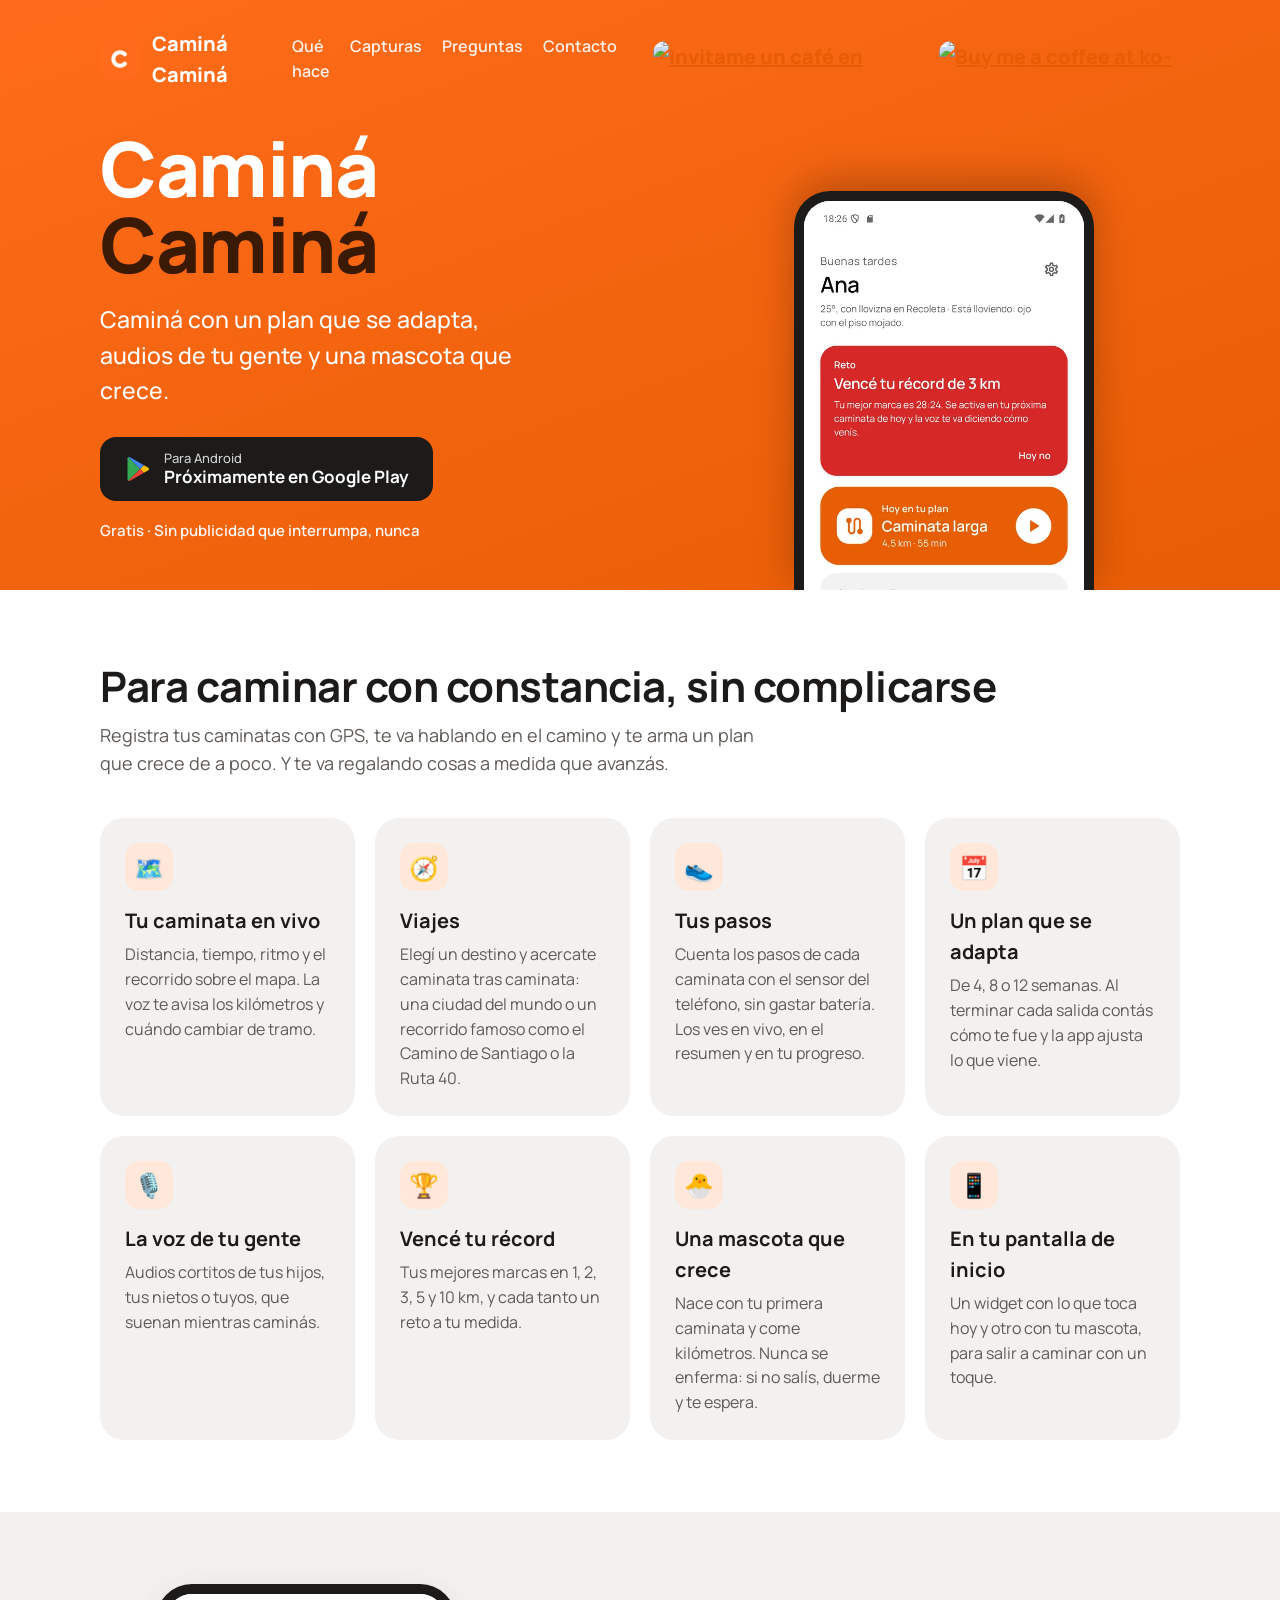
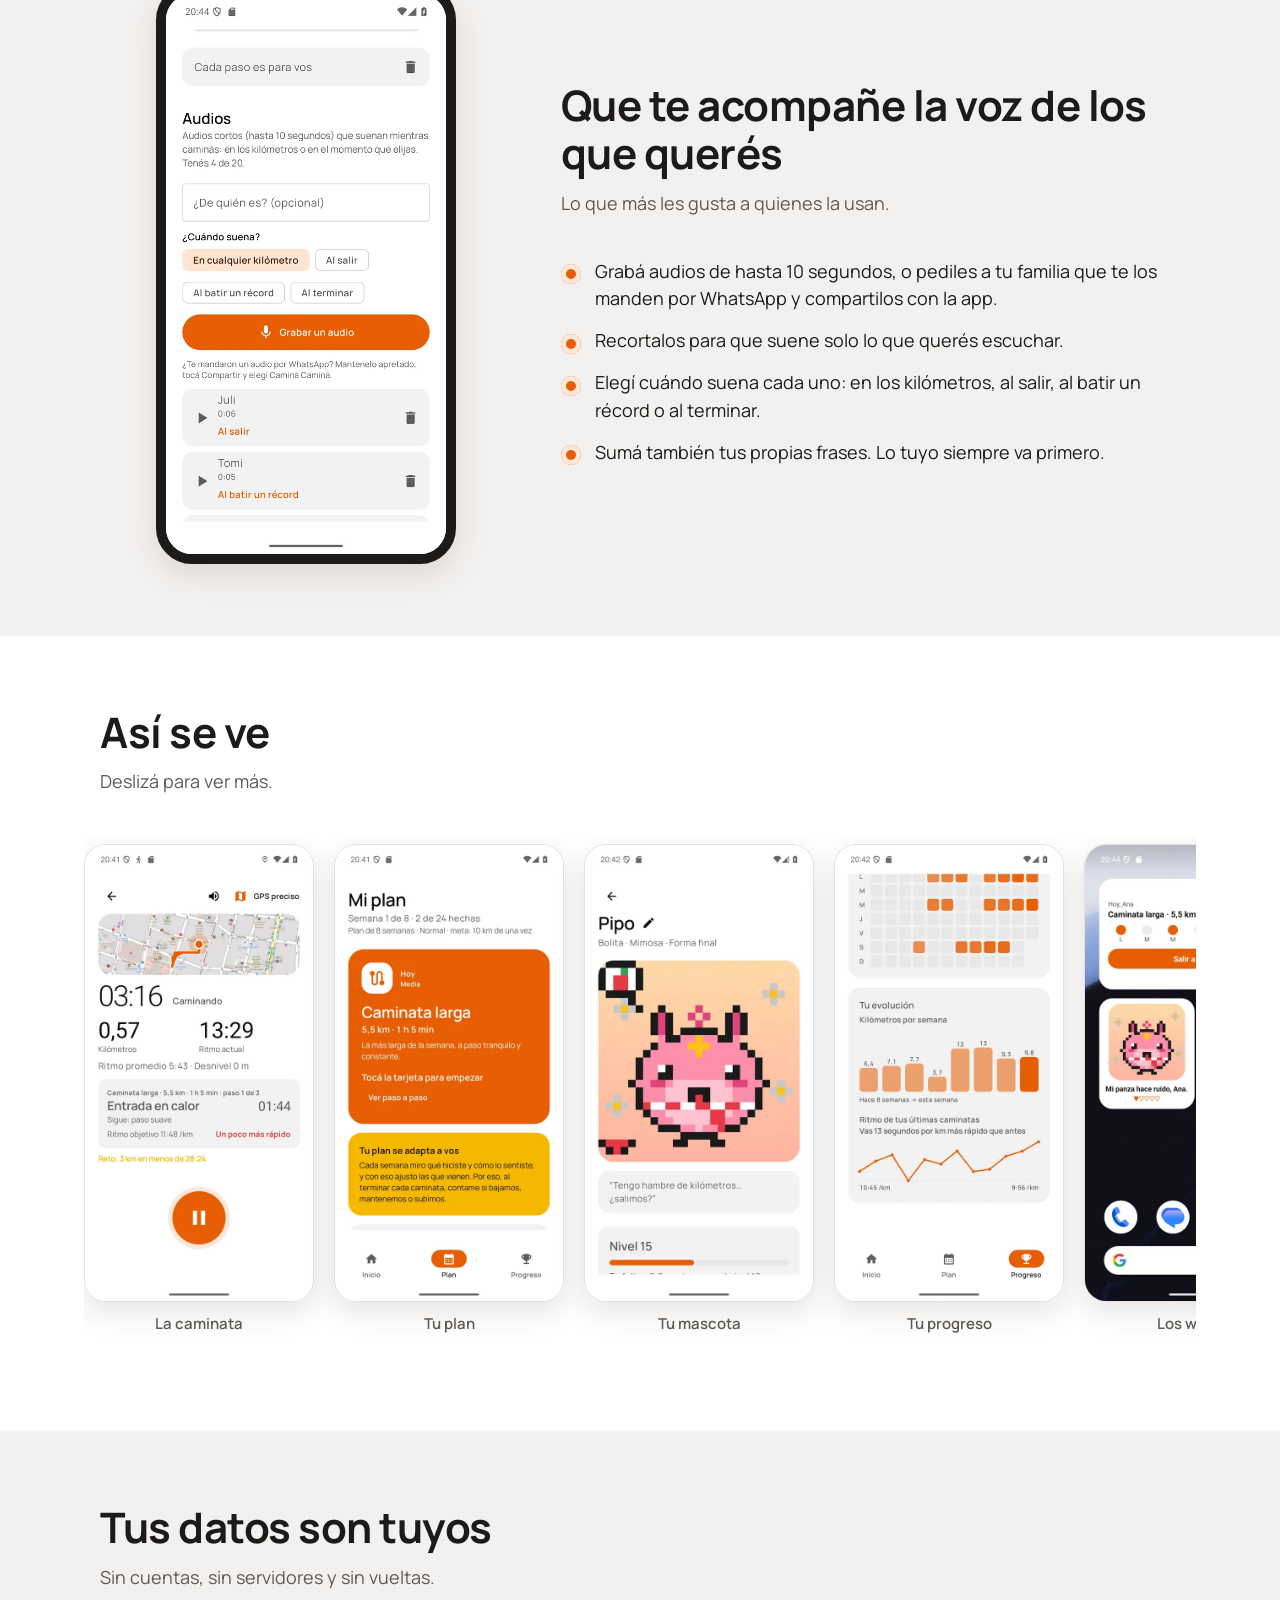
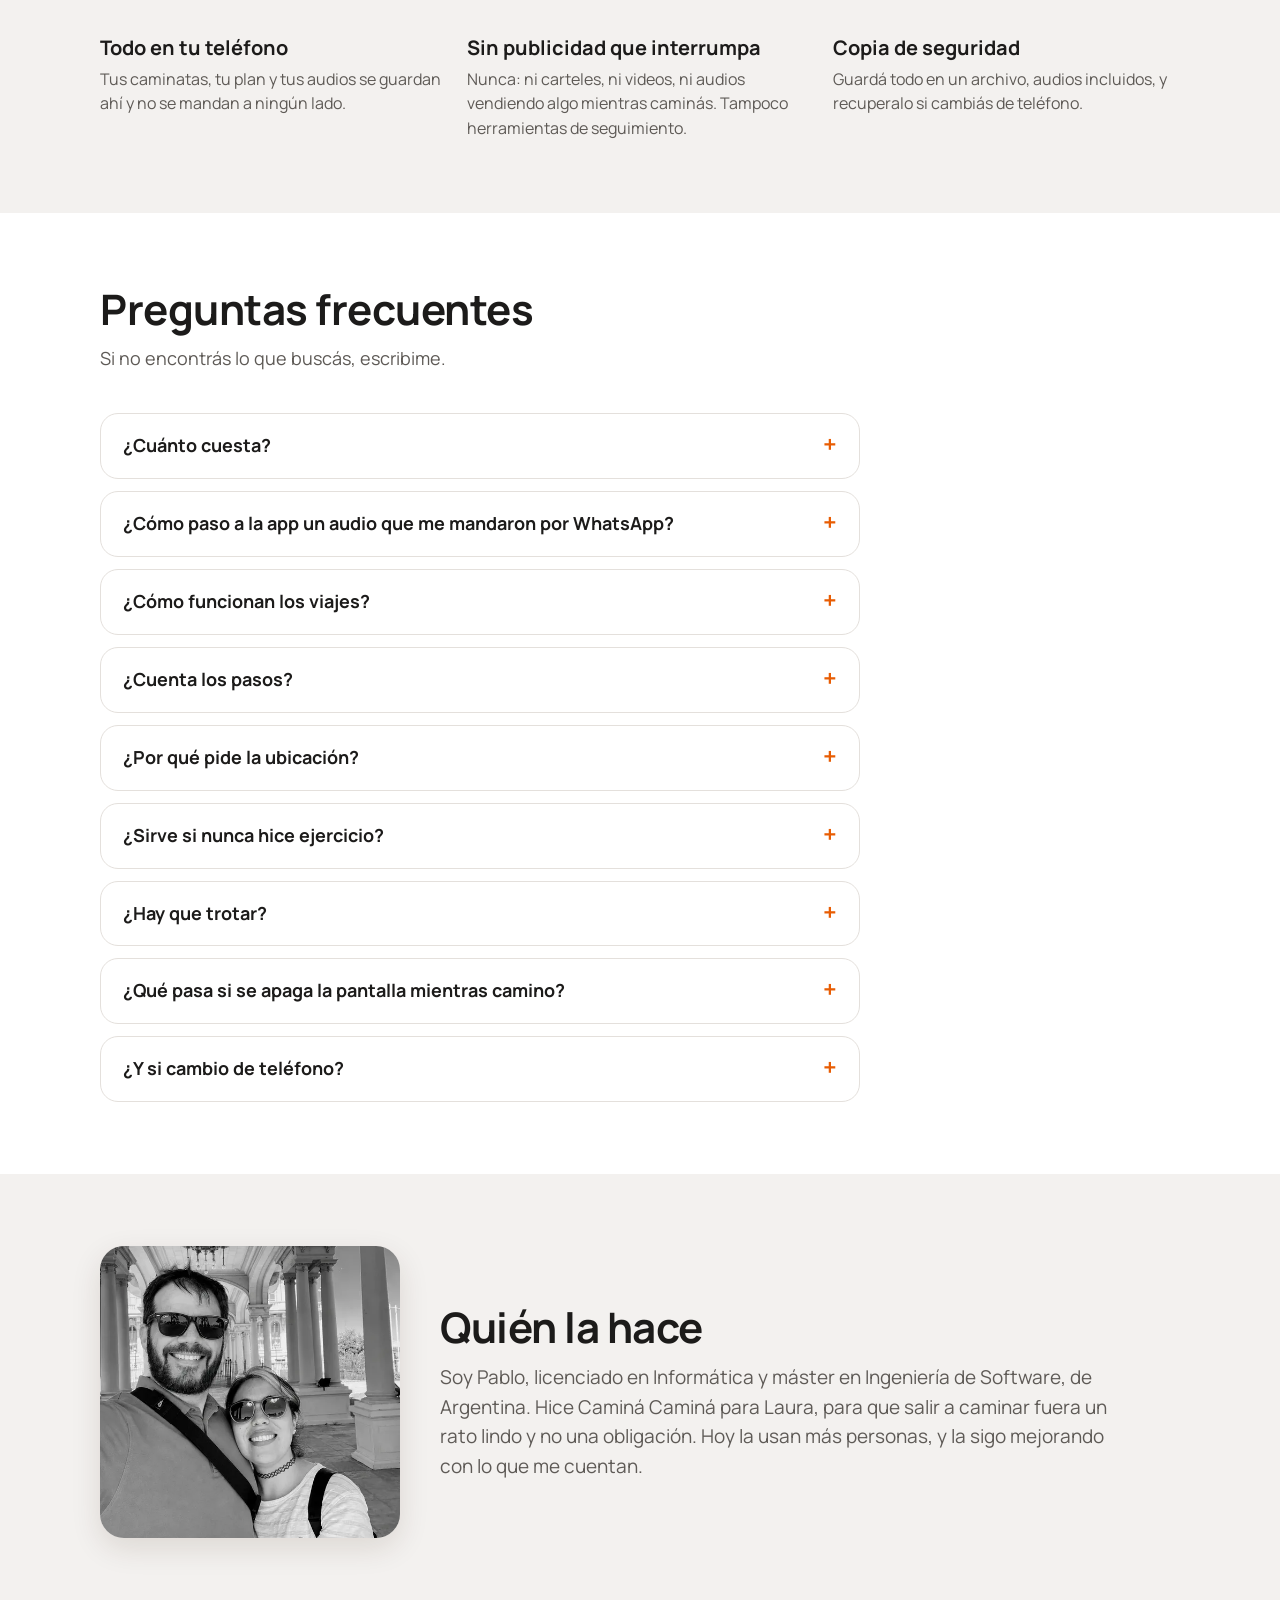
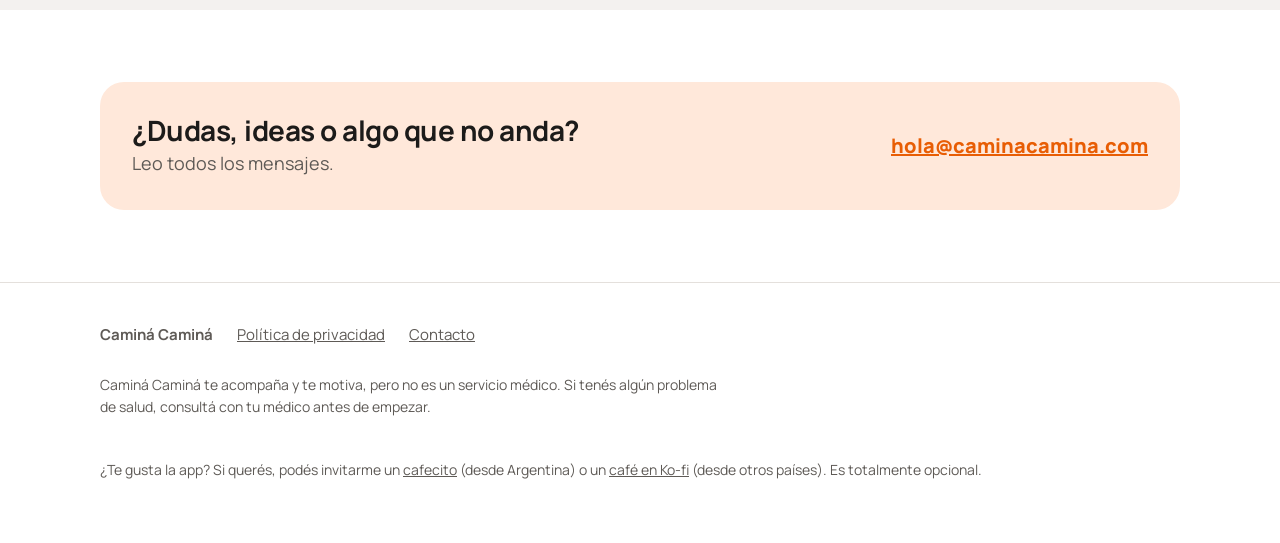
==== commit 79709734: "Sin prometer «gratis para siempre»; sin publicidad que interrumpa Co-Authored-By: Claude Opus 5.5 <n" ====
--- a/index.html
+++ b/index.html
@@ -43,7 +43,7 @@
           <svg viewBox="0 0 24 24" aria-hidden="true"><path fill="#34A853" d="M3.6 1.8 13.8 12 3.6 22.2c-.4-.2-.6-.7-.6-1.2V3c0-.5.2-1 .6-1.2Z"/><path fill="#FBBC04" d="m17.1 8.7-3.3 3.3 3.3 3.3 3.8-2.2c.7-.4.7-1.8 0-2.2l-3.8-2.2Z"/><path fill="#4285F4" d="M3.6 1.8c.3-.2.8-.2 1.2 0l12.3 6.9-3.3 3.3L3.6 1.8Z"/><path fill="#EA4335" d="M13.8 12l3.3 3.3-12.3 6.9c-.4.2-.9.2-1.2 0L13.8 12Z"/></svg>
           <span><small>Para Android</small>Próximamente en Google Play</span>
         </a>
-        <p class="sin-publicidad">Gratis · Sin publicidad, ni ahora, ni nunca</p>
+        <p class="sin-publicidad">Gratis · Sin publicidad que interrumpa, nunca</p>
       </div>
       <div class="telefono">
         <img src="img/inicio.webp" alt="Pantalla de inicio de Caminá Caminá: el reto del día, la caminata que toca y la mascota" width="540" height="1080">
@@ -142,7 +142,7 @@
     <p class="intro">Sin cuentas, sin servidores y sin vueltas.</p>
     <div class="datos">
       <div class="dato"><strong>Todo en tu teléfono</strong><p>Tus caminatas, tu plan y tus audios se guardan ahí y no se mandan a ningún lado.</p></div>
-      <div class="dato"><strong>Sin publicidad</strong><p>Ni ahora, ni nunca. Tampoco herramientas de seguimiento.</p></div>
+      <div class="dato"><strong>Sin publicidad que interrumpa</strong><p>Nunca: ni carteles, ni videos, ni audios vendiendo algo mientras caminás. Tampoco herramientas de seguimiento.</p></div>
       <div class="dato"><strong>Copia de seguridad</strong><p>Guardá todo en un archivo, audios incluidos, y recuperalo si cambiás de teléfono.</p></div>
     </div>
   </div>
@@ -225,7 +225,7 @@
       <a href="mailto:hola@caminacamina.com">Contacto</a>
     </div>
     <p class="salud">Caminá Caminá te acompaña y te motiva, pero no es un servicio médico. Si tenés algún problema de salud, consultá con tu médico antes de empezar.</p>
-    <p class="cafecito">¿Te gusta la app? Si querés, podés invitarme un <a href="https://cafecito.app/pclaus">cafecito</a> (desde Argentina) o un <a href="https://ko-fi.com/pabloclaus">café en Ko-fi</a> (desde otros países). Es totalmente opcional: la app es y va a seguir siendo gratis.</p>
+    <p class="cafecito">¿Te gusta la app? Si querés, podés invitarme un <a href="https://cafecito.app/pclaus">cafecito</a> (desde Argentina) o un <a href="https://ko-fi.com/pabloclaus">café en Ko-fi</a> (desde otros países). Es totalmente opcional.</p>
   </div>
 </footer>
 
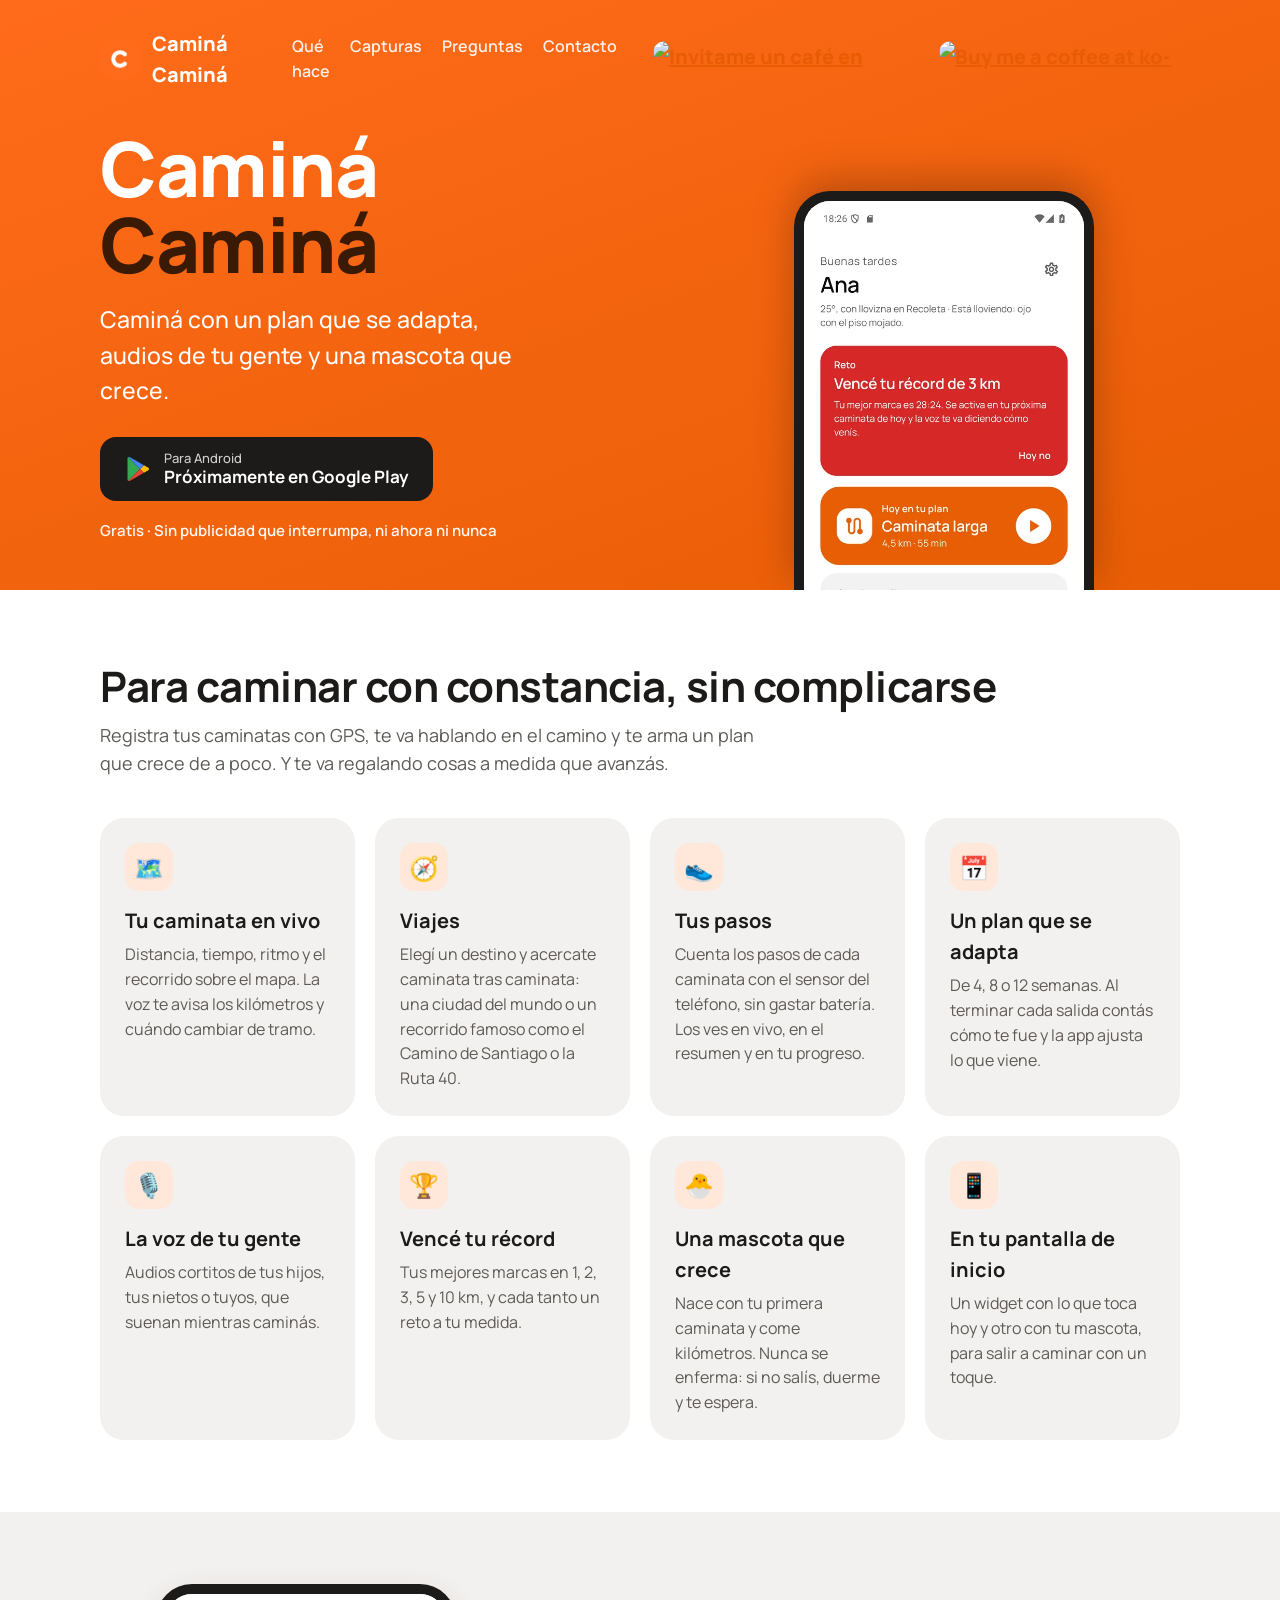
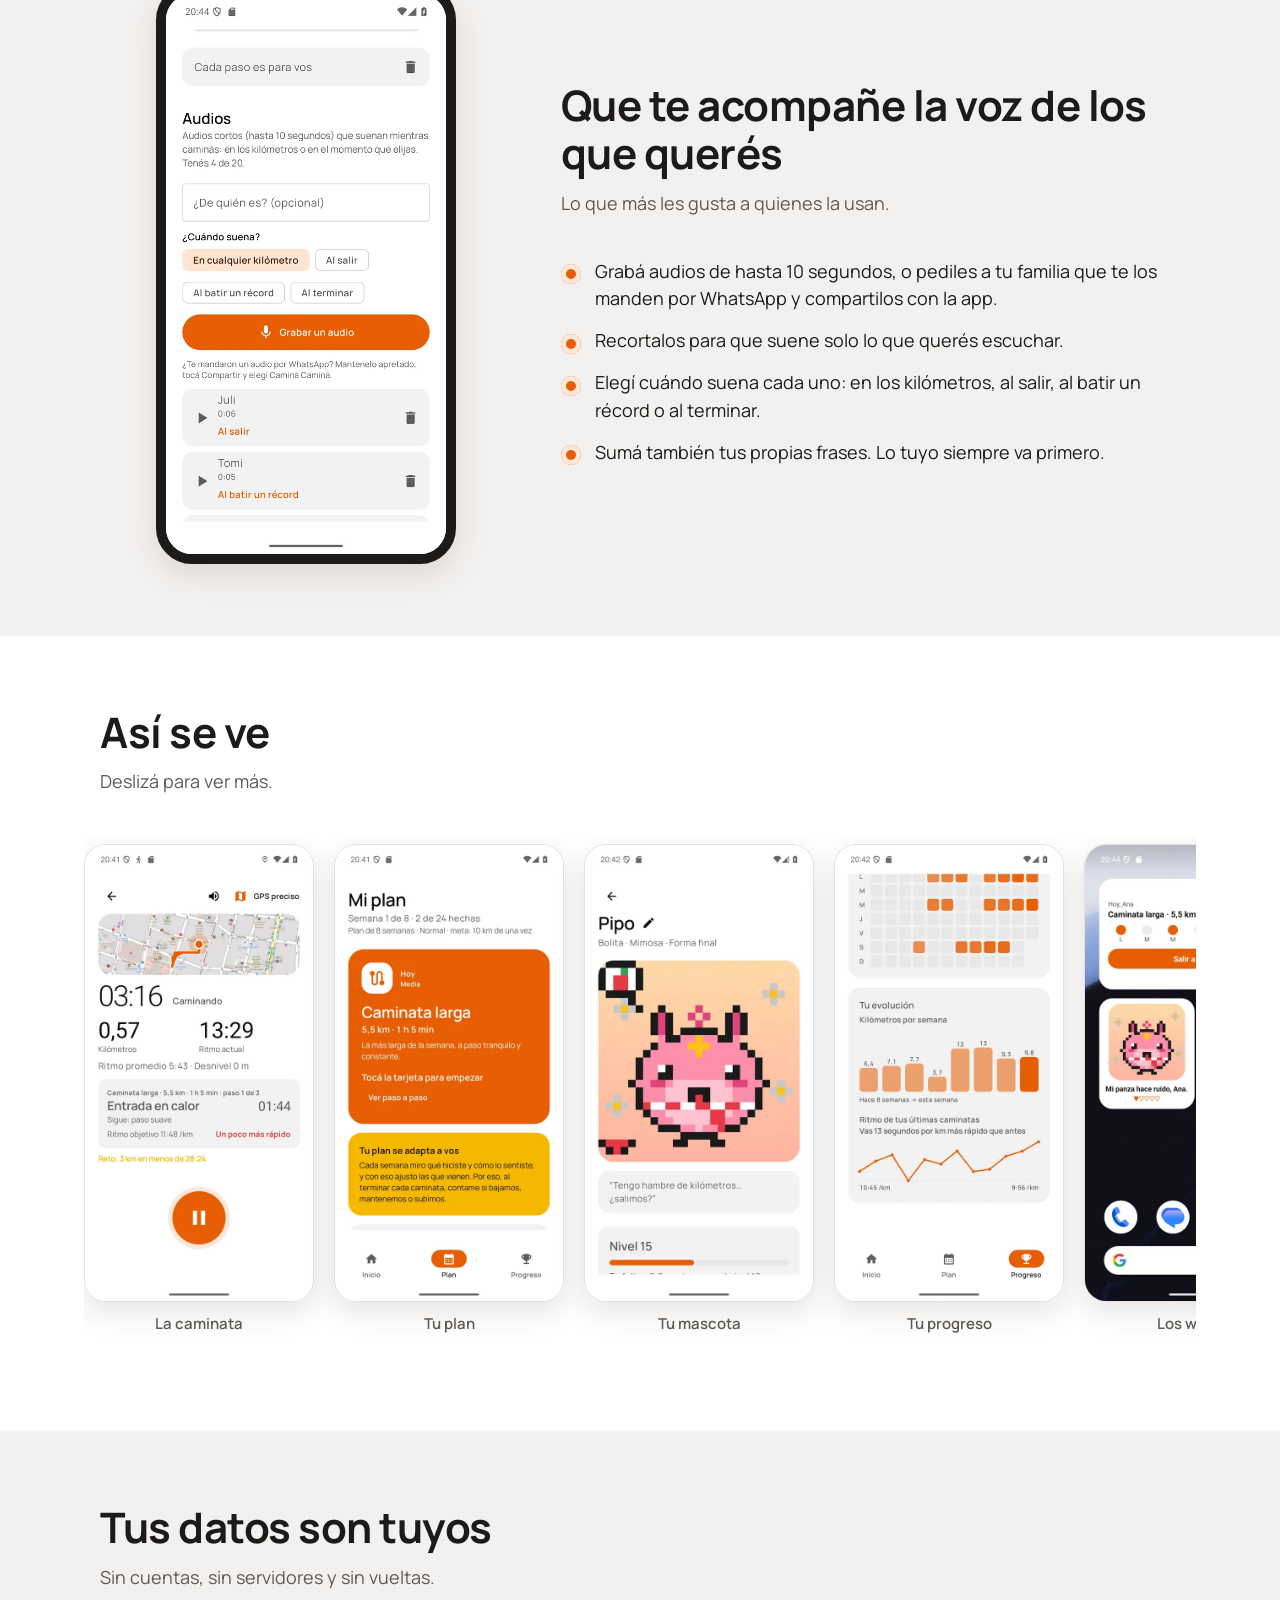
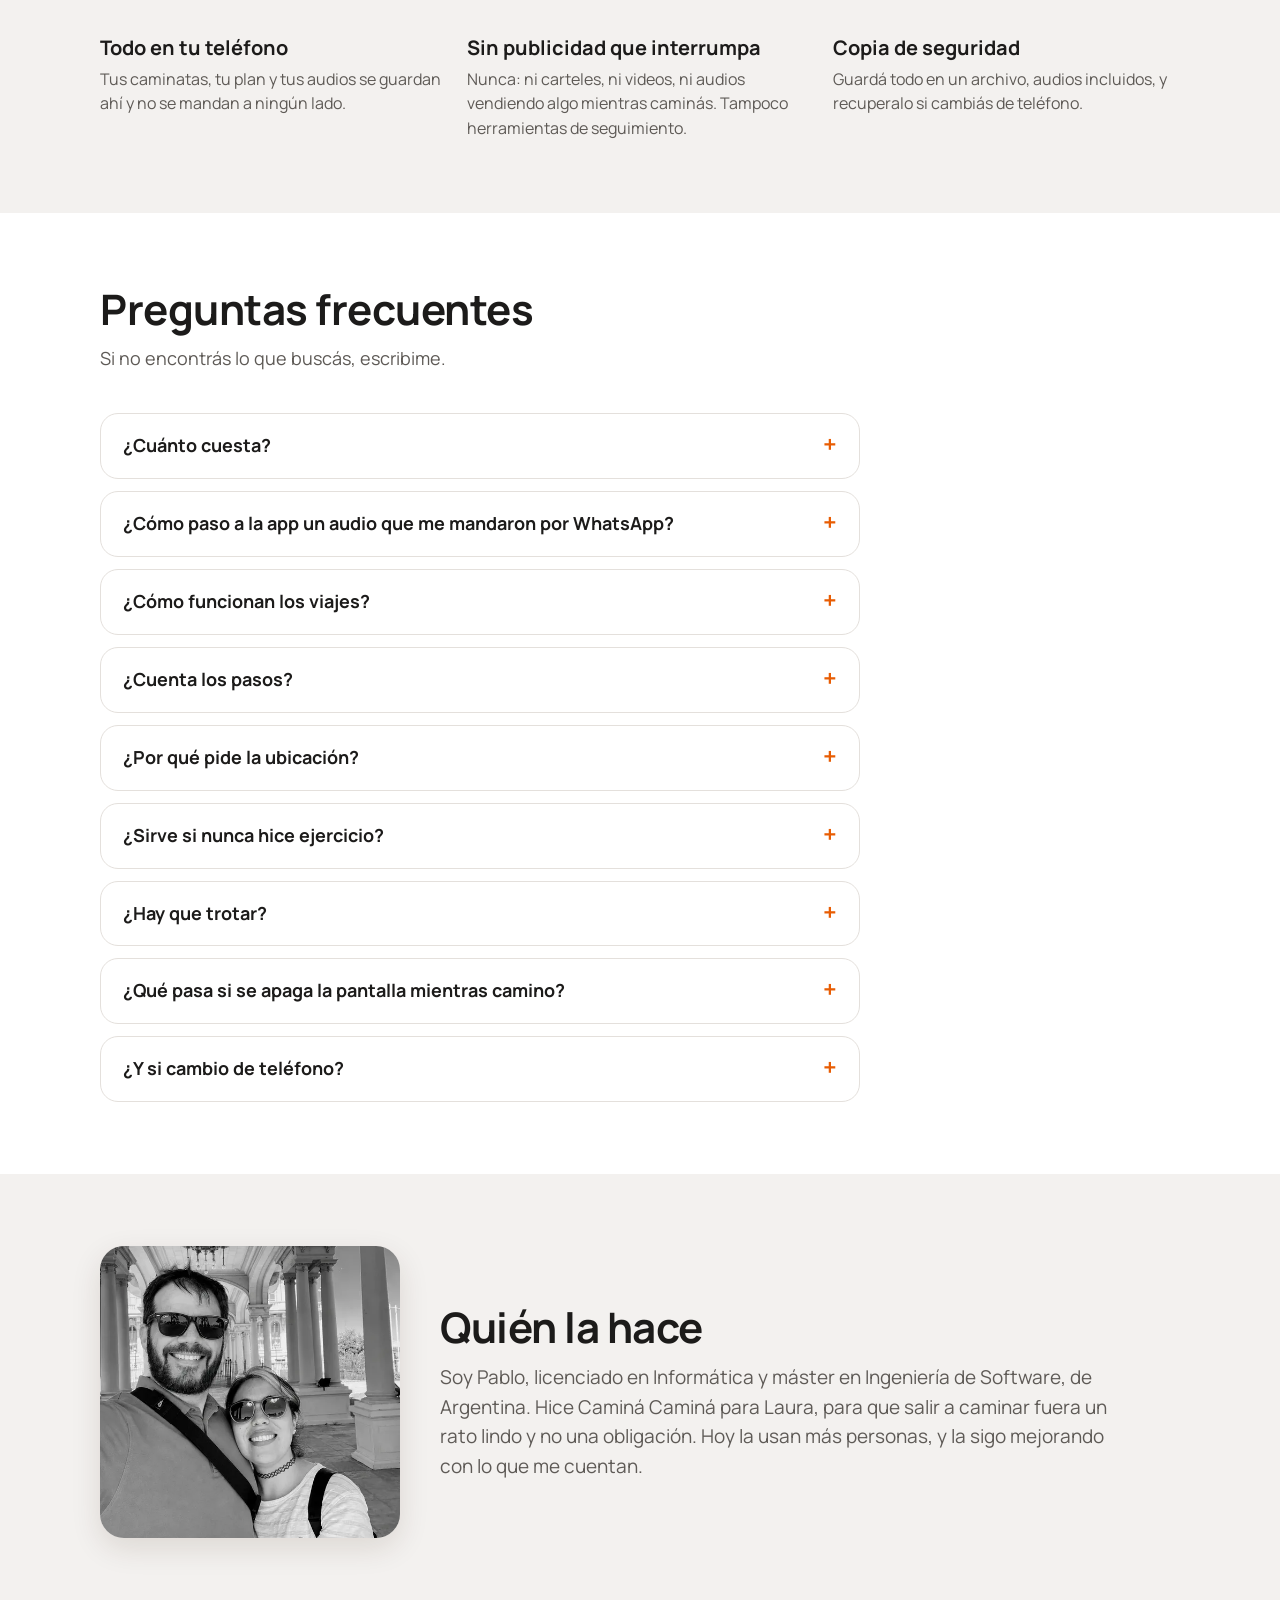
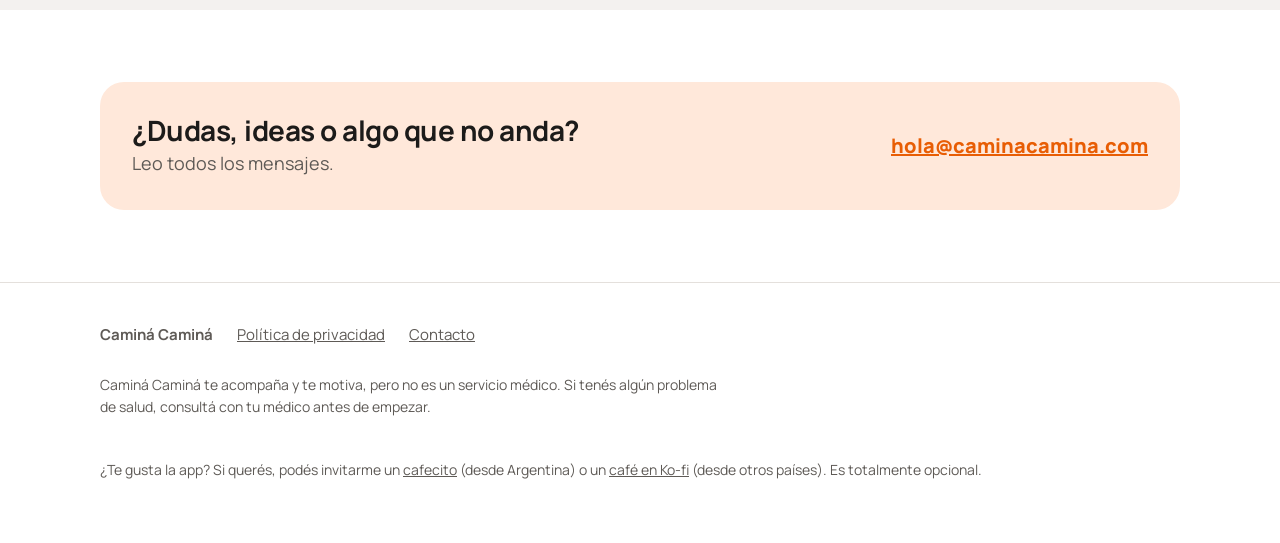
==== commit 31455e24: "«Sin publicidad que interrumpa, ni ahora ni nunca» Co-Authored-By: Claude Opus 5.5 <noreply@anthropi" ====
--- a/index.html
+++ b/index.html
@@ -43,7 +43,7 @@
           <svg viewBox="0 0 24 24" aria-hidden="true"><path fill="#34A853" d="M3.6 1.8 13.8 12 3.6 22.2c-.4-.2-.6-.7-.6-1.2V3c0-.5.2-1 .6-1.2Z"/><path fill="#FBBC04" d="m17.1 8.7-3.3 3.3 3.3 3.3 3.8-2.2c.7-.4.7-1.8 0-2.2l-3.8-2.2Z"/><path fill="#4285F4" d="M3.6 1.8c.3-.2.8-.2 1.2 0l12.3 6.9-3.3 3.3L3.6 1.8Z"/><path fill="#EA4335" d="M13.8 12l3.3 3.3-12.3 6.9c-.4.2-.9.2-1.2 0L13.8 12Z"/></svg>
           <span><small>Para Android</small>Próximamente en Google Play</span>
         </a>
-        <p class="sin-publicidad">Gratis · Sin publicidad que interrumpa, nunca</p>
+        <p class="sin-publicidad">Gratis · Sin publicidad que interrumpa, ni ahora ni nunca</p>
       </div>
       <div class="telefono">
         <img src="img/inicio.webp" alt="Pantalla de inicio de Caminá Caminá: el reto del día, la caminata que toca y la mascota" width="540" height="1080">
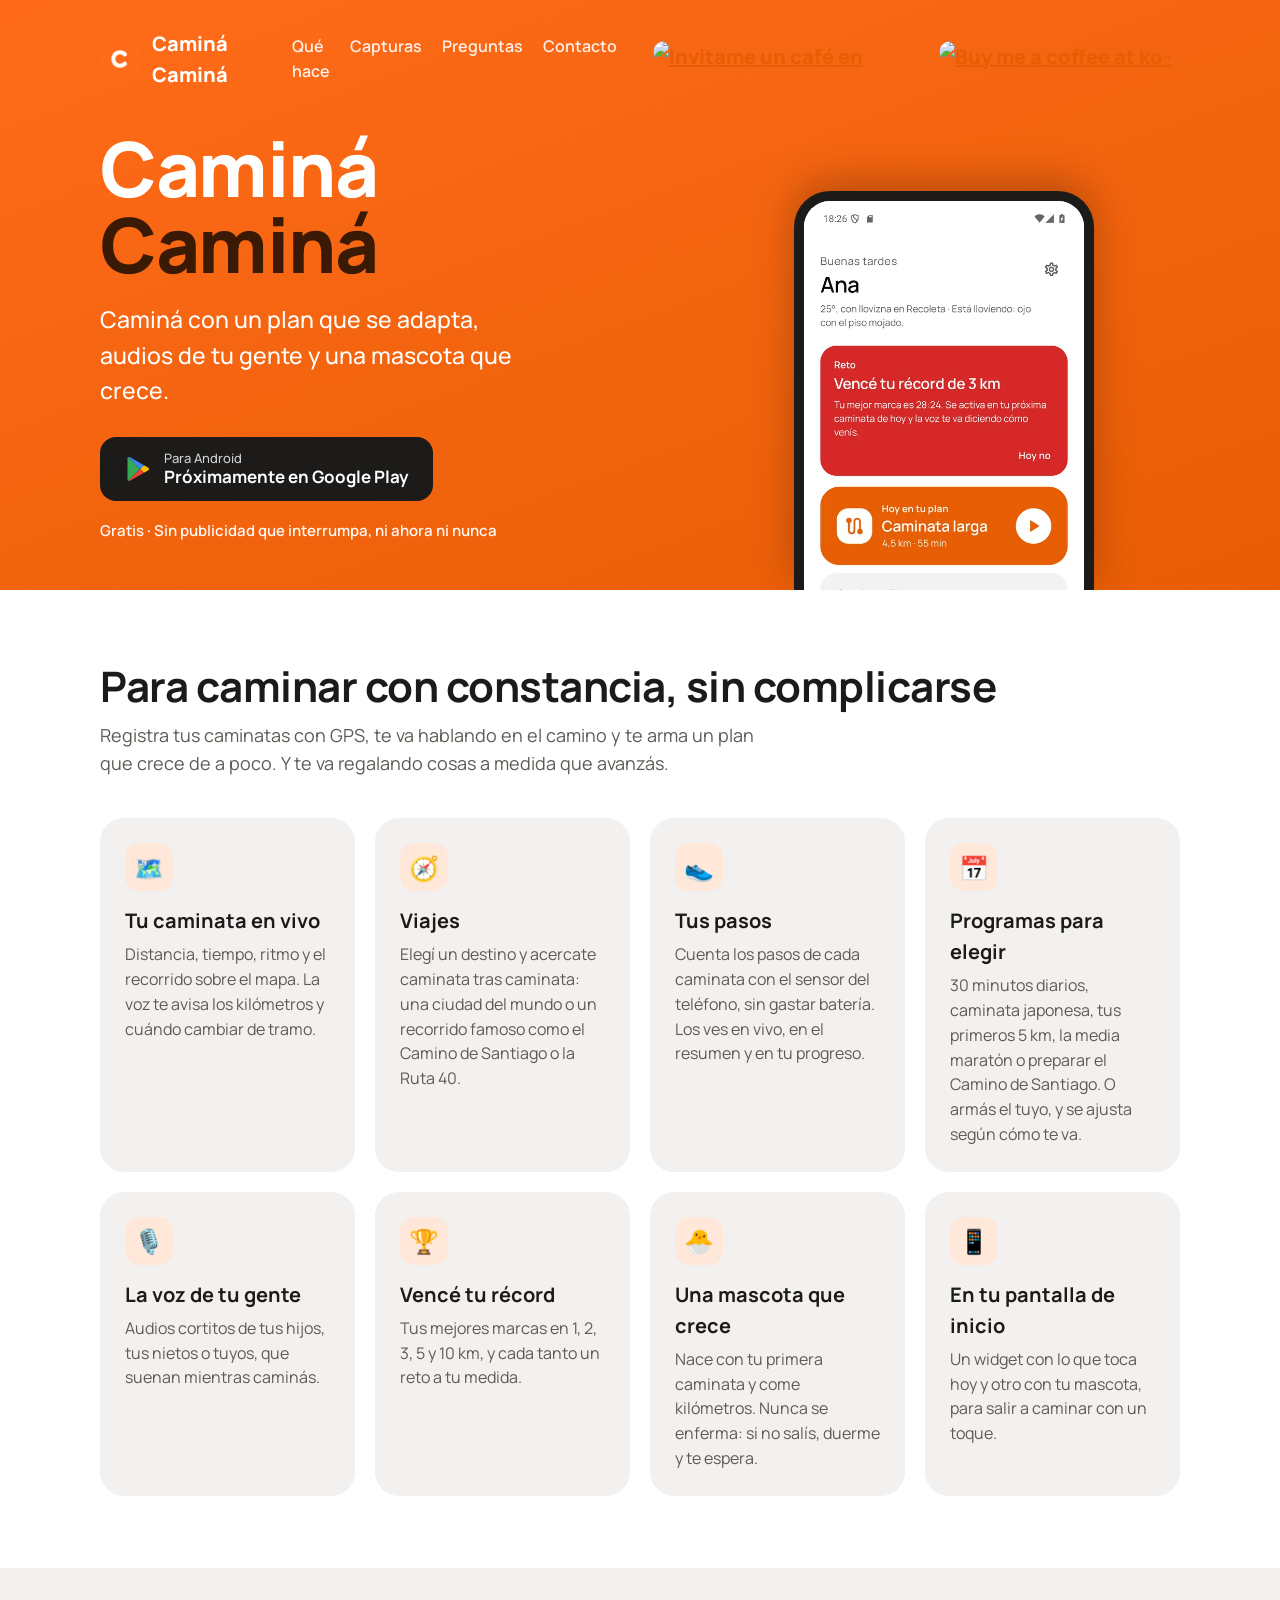
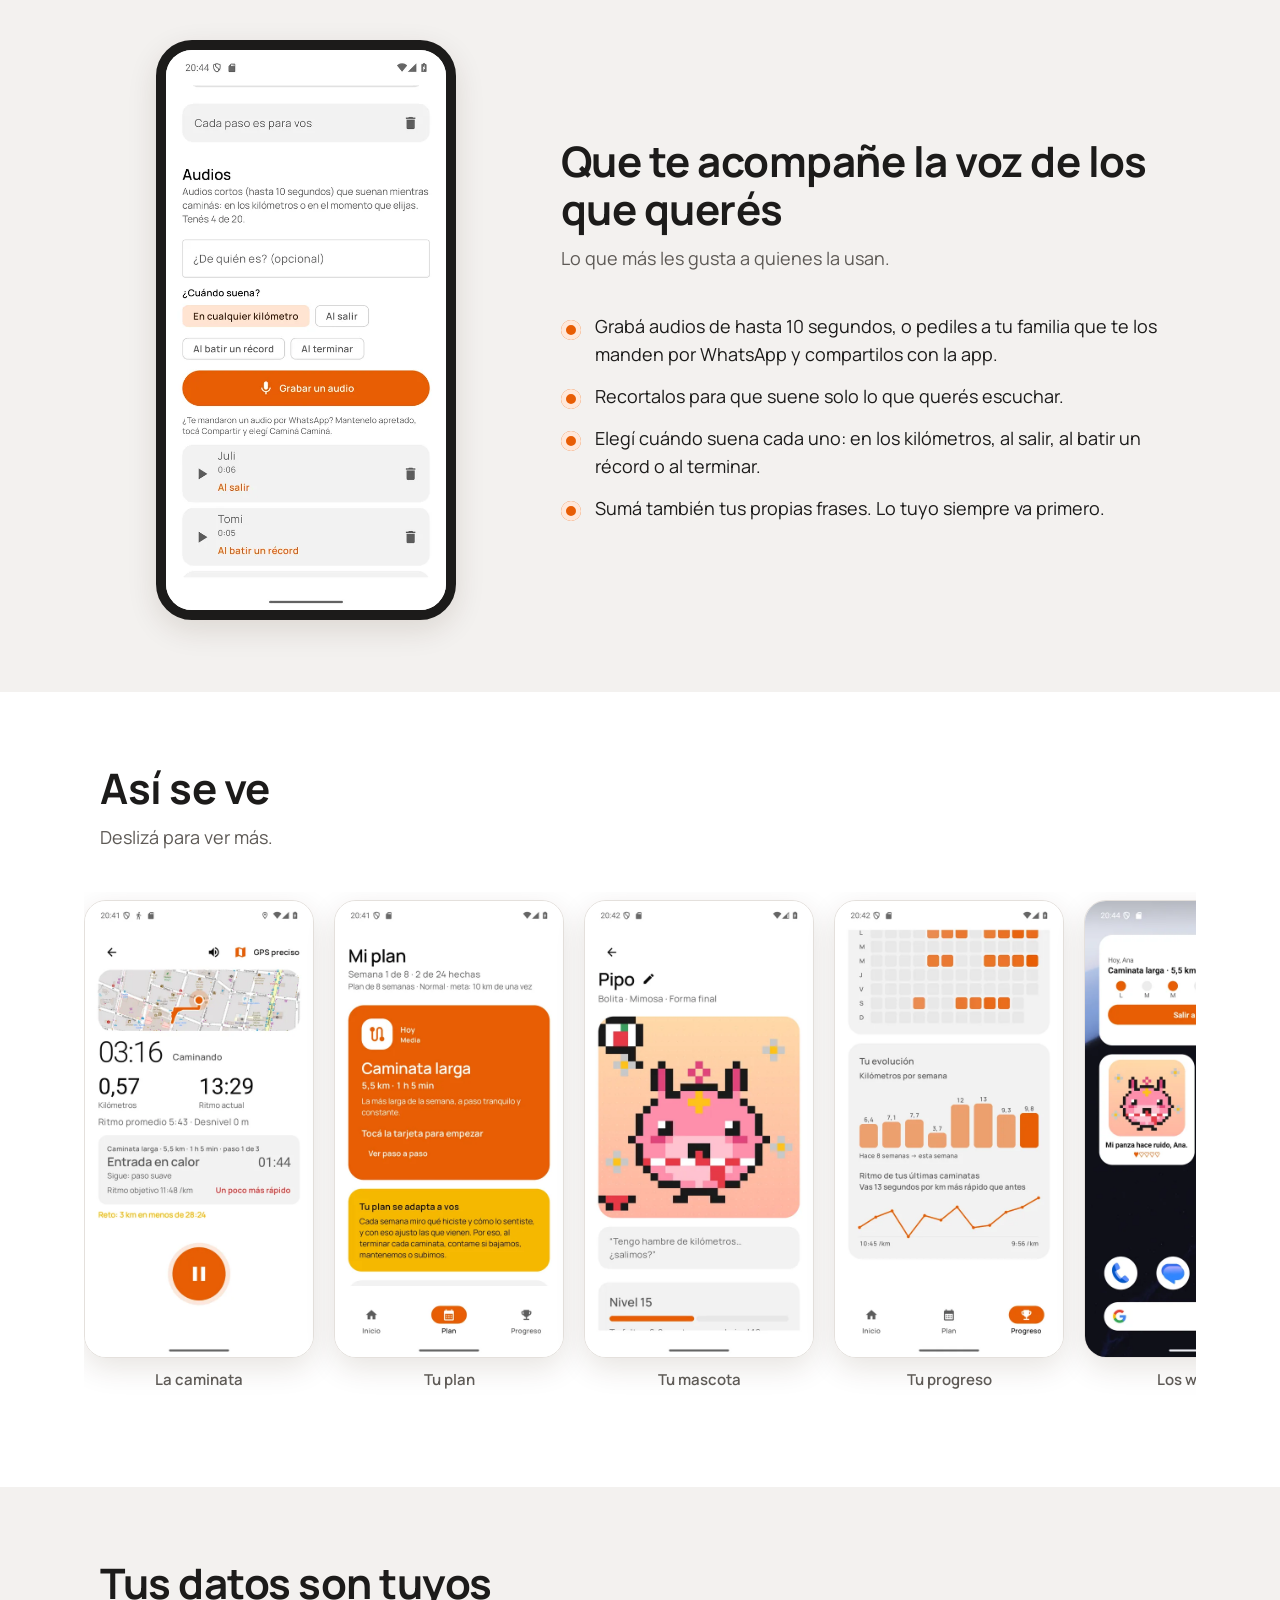
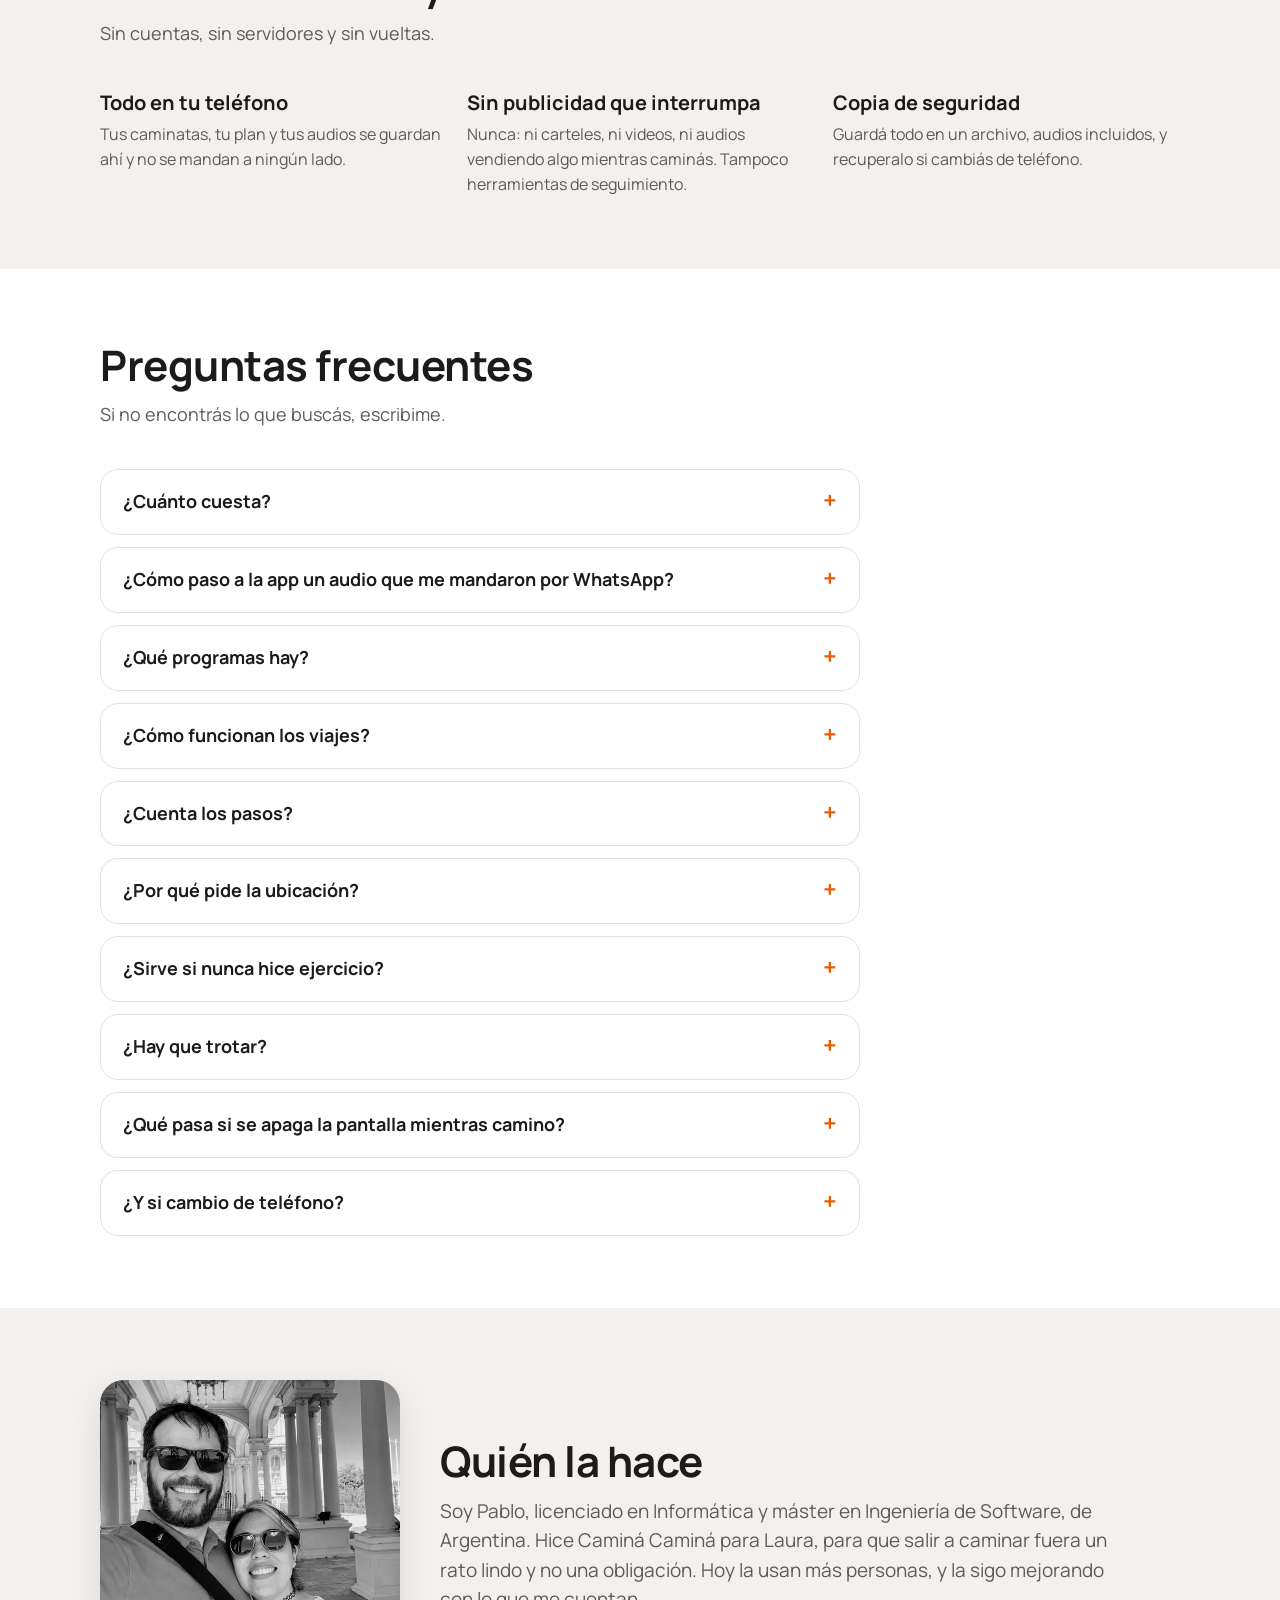
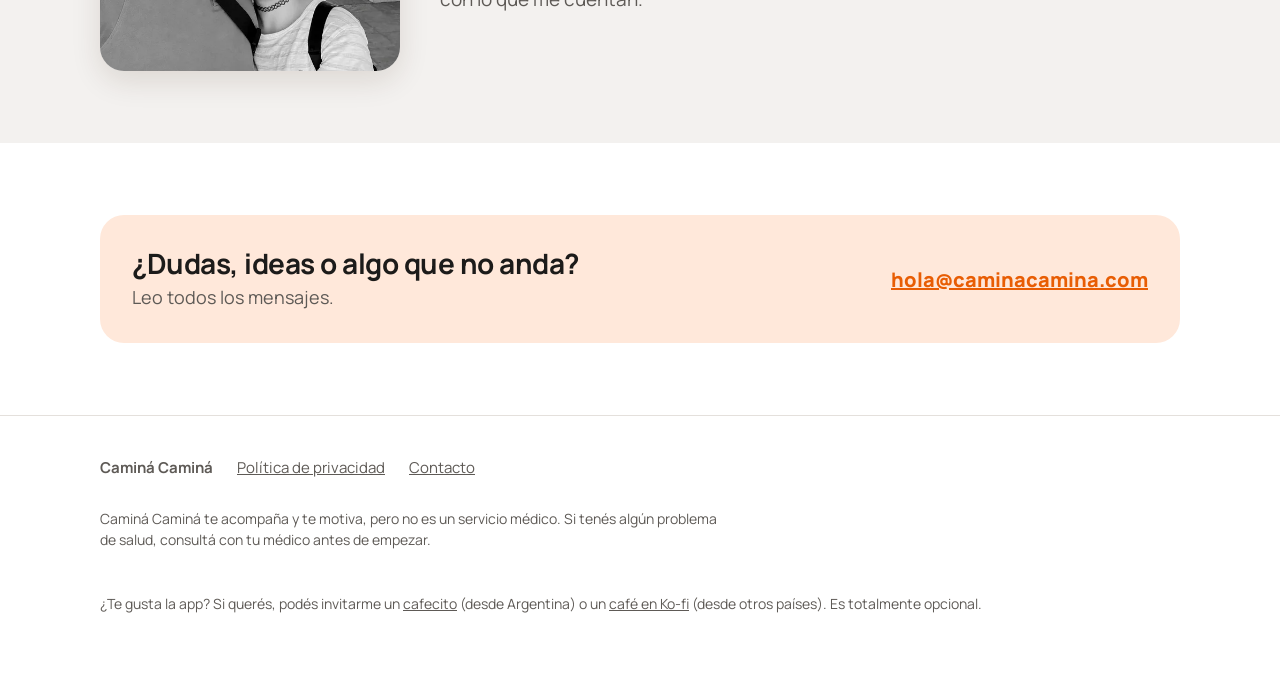
==== commit 35c389d5: "Programas para elegir (1.10) Co-Authored-By: Claude Opus 5.5 <noreply@anthropic.com>" ====
--- a/index.html
+++ b/index.html
@@ -76,8 +76,8 @@
       </div>
       <div class="tarjeta">
         <div class="icono" aria-hidden="true">📅</div>
-        <h3>Un plan que se adapta</h3>
-        <p>De 4, 8 o 12 semanas. Al terminar cada salida contás cómo te fue y la app ajusta lo que viene.</p>
+        <h3>Programas para elegir</h3>
+        <p>30 minutos diarios, caminata japonesa, tus primeros 5 km, la media maratón o preparar el Camino de Santiago. O armás el tuyo, y se ajusta según cómo te va.</p>
       </div>
       <div class="tarjeta">
         <div class="icono" aria-hidden="true">🎙️</div>
@@ -160,6 +160,10 @@
       <details id="audio-whatsapp">
         <summary>¿Cómo paso a la app un audio que me mandaron por WhatsApp?</summary>
         <p>En WhatsApp, mantené apretado el audio, tocá Compartir y elegí Caminá Caminá. Ahí lo escuchás, lo recortás si querés, le ponés de quién es y elegís cuándo suena.</p>
+      </details>
+      <details id="programas">
+        <summary>¿Qué programas hay?</summary>
+        <p>En Plan elegís uno: Empezar a caminar (6 semanas), 30 minutos diarios (elegís los minutos, los días y el ritmo, y es siempre igual), Caminata japonesa (cinco veces 3 minutos rápido con 3 suaves entre medio), Mis primeros 5 km, 10 km caminando, Media maratón caminando (16 semanas) y Preparar el Camino de Santiago (con dos caminatas largas seguidas el fin de semana). También podés armar el tuyo. Y si salís sin plan, podés ponerte un objetivo por tiempo, por distancia o de ida y vuelta.</p>
       </details>
       <details id="viajes">
         <summary>¿Cómo funcionan los viajes?</summary>
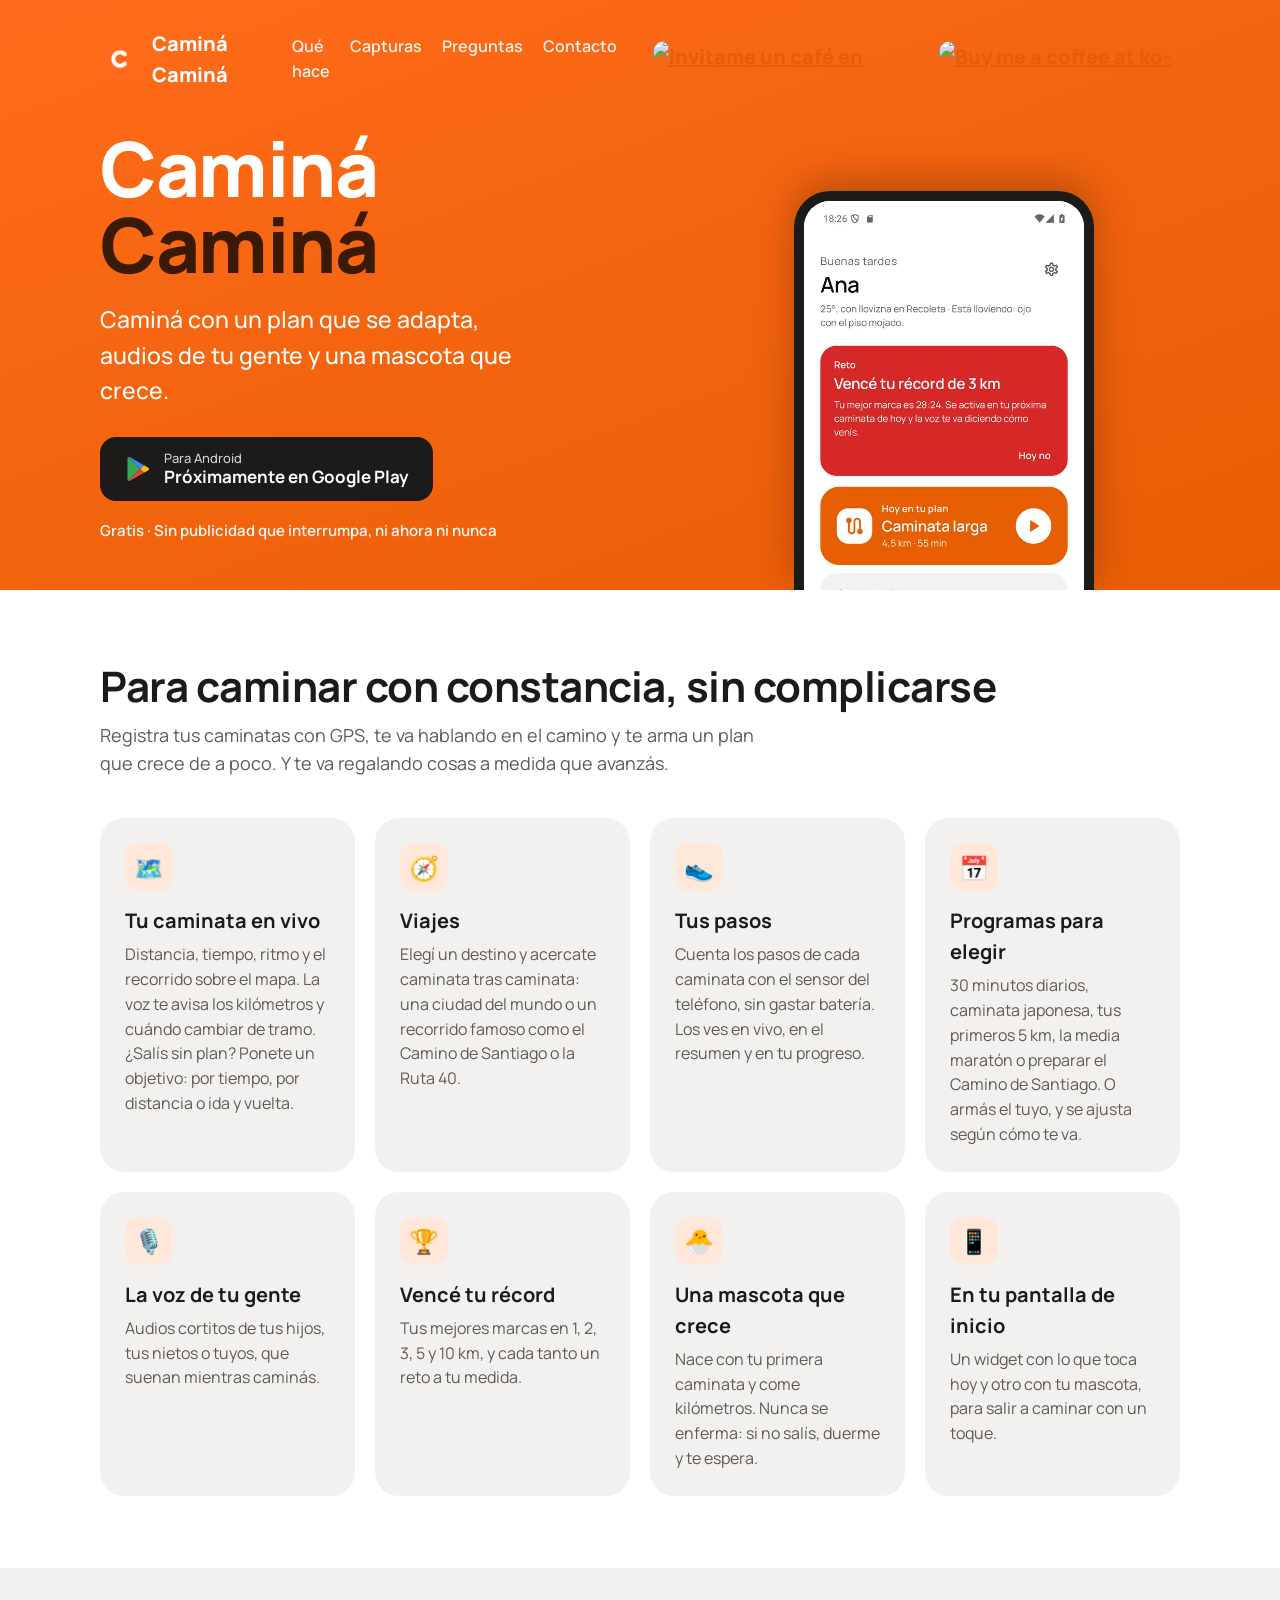
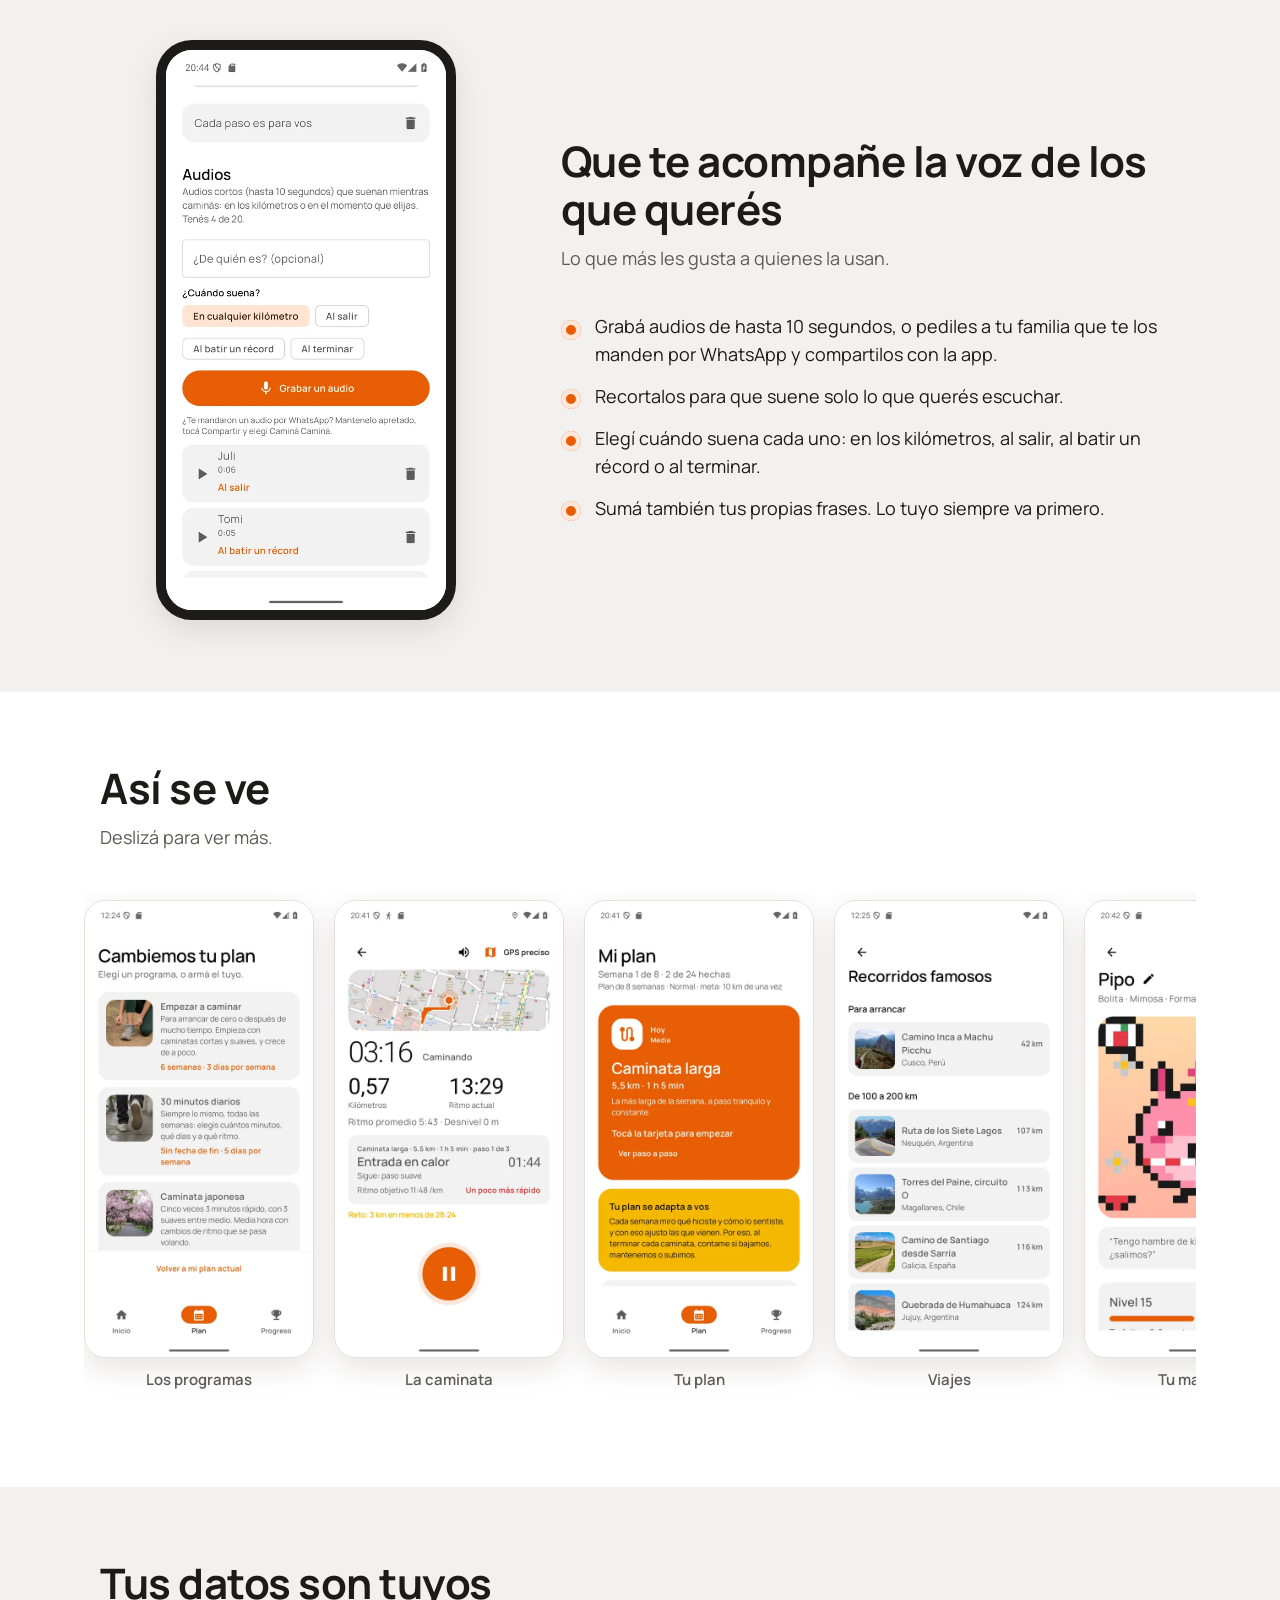
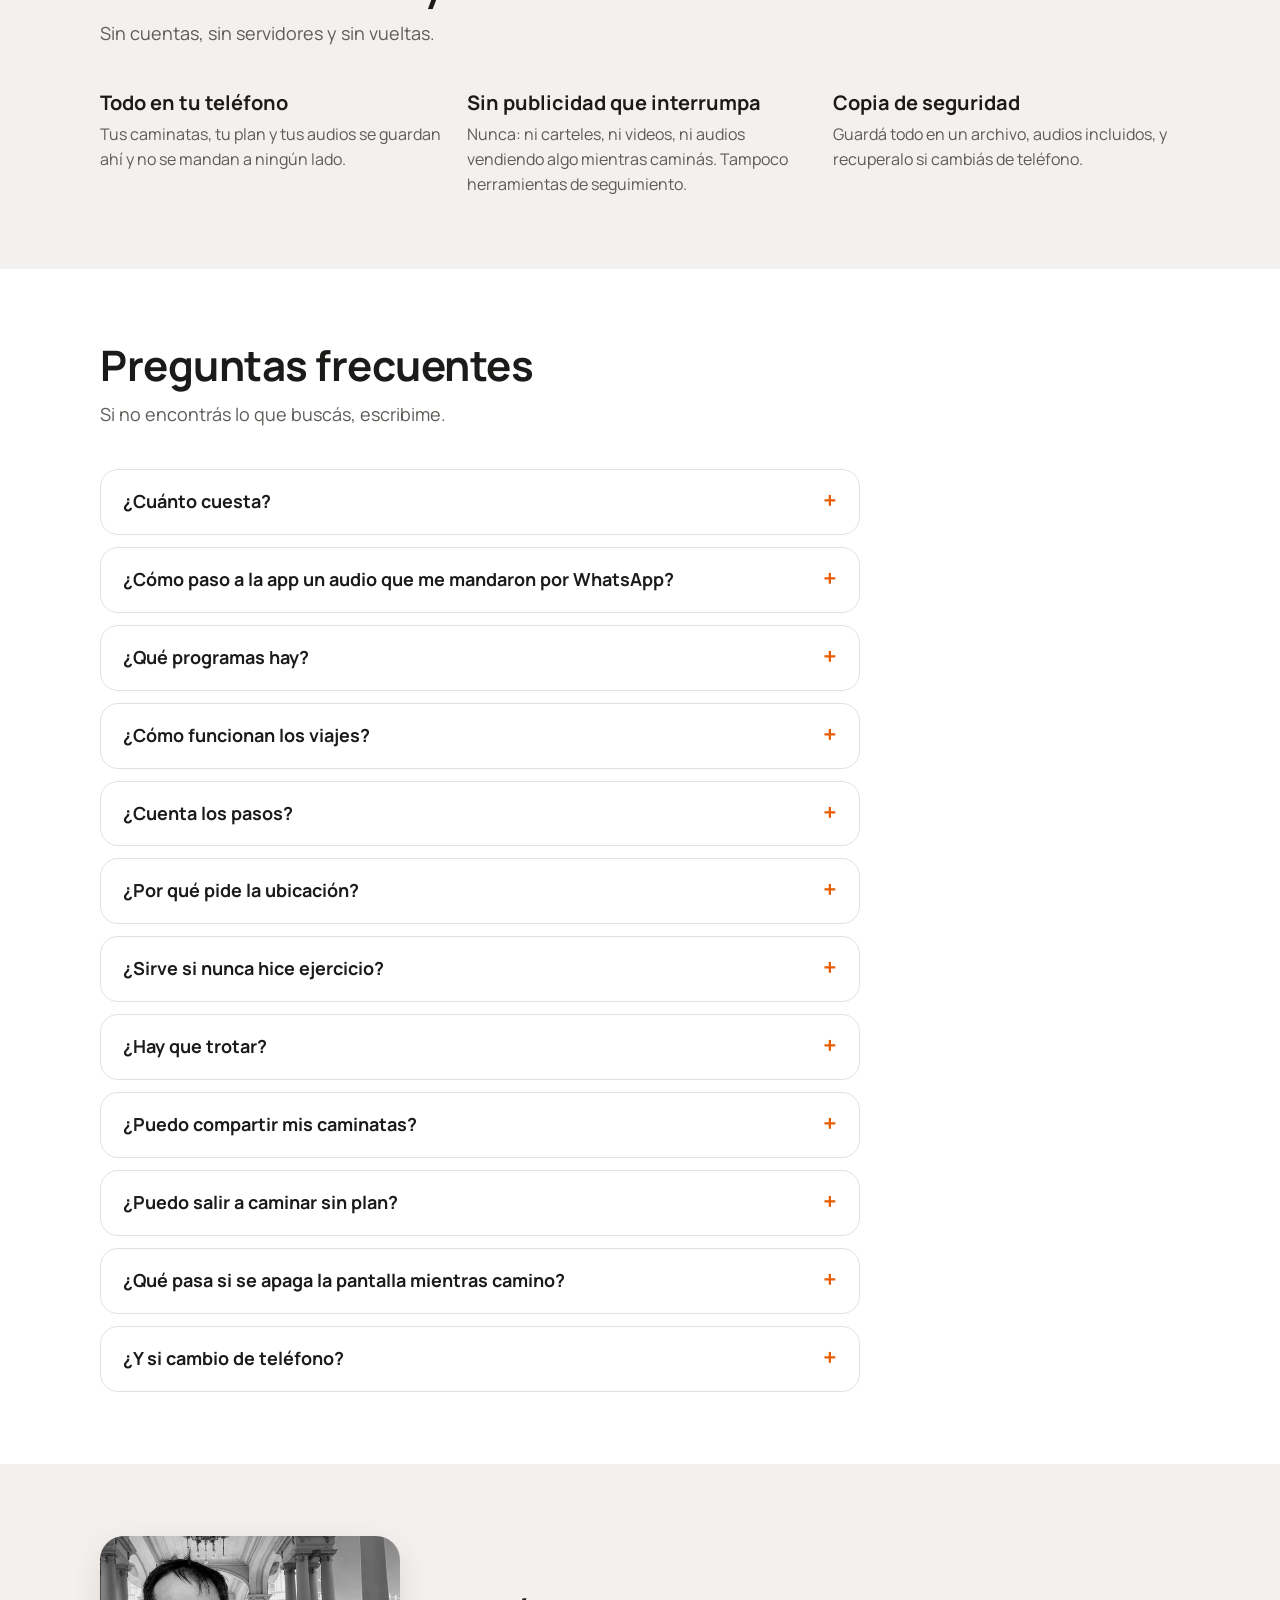
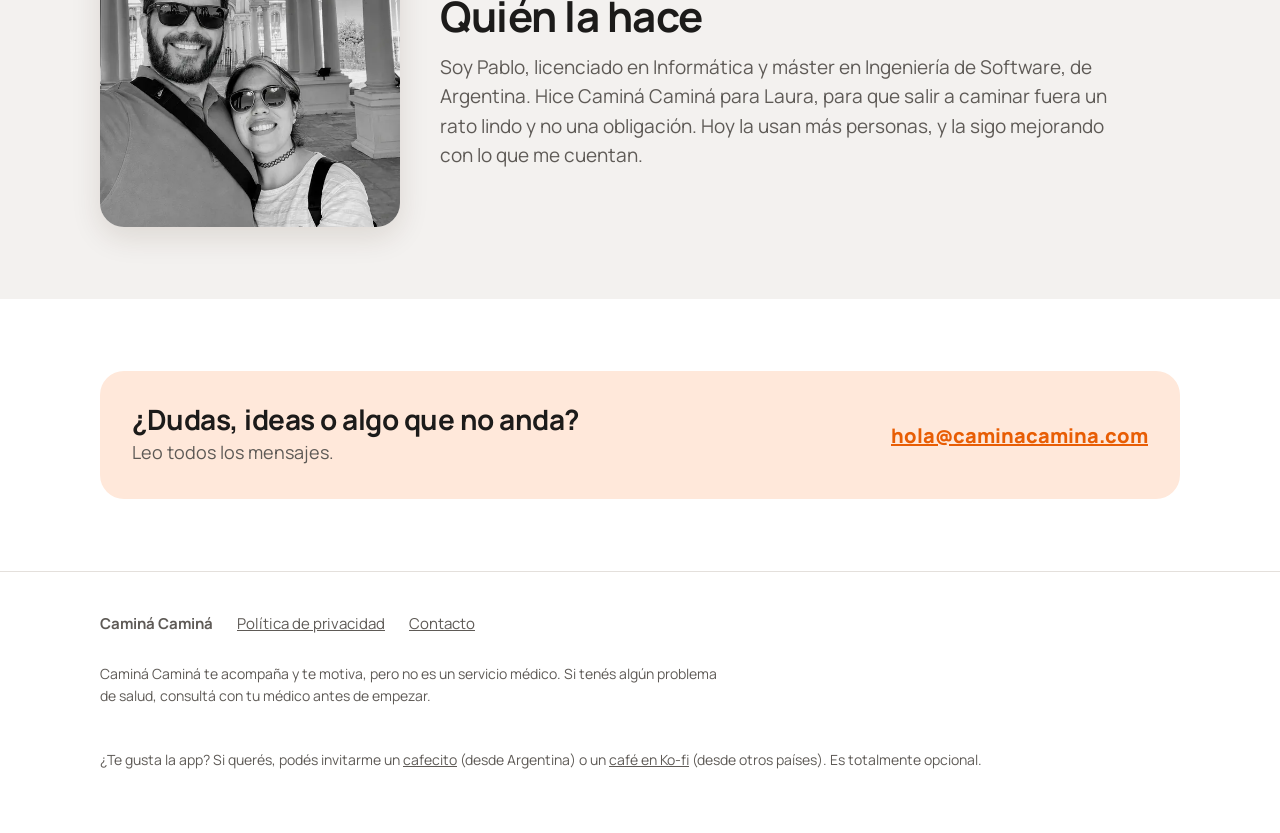
==== commit f2c54593: "Capturas de Programas y Viajes; compartir y caminata libre con objetivo Co-Authored-By: Claude Opus " ====
--- a/index.html
+++ b/index.html
@@ -62,7 +62,7 @@
       <div class="tarjeta">
         <div class="icono" aria-hidden="true">🗺️</div>
         <h3>Tu caminata en vivo</h3>
-        <p>Distancia, tiempo, ritmo y el recorrido sobre el mapa. La voz te avisa los kilómetros y cuándo cambiar de tramo.</p>
+        <p>Distancia, tiempo, ritmo y el recorrido sobre el mapa. La voz te avisa los kilómetros y cuándo cambiar de tramo. ¿Salís sin plan? Ponete un objetivo: por tiempo, por distancia o ida y vuelta.</p>
       </div>
       <div class="tarjeta">
         <div class="icono" aria-hidden="true">🧭</div>
@@ -126,8 +126,10 @@
     <h2>Así se ve</h2>
     <p class="intro">Deslizá para ver más.</p>
     <div class="galeria">
+      <figure><img src="img/programas.webp" alt="Los programas para elegir: Empezar a caminar, 30 minutos diarios, Caminata japonesa y más" width="540" height="1080" loading="lazy"><figcaption>Los programas</figcaption></figure>
       <figure><img src="img/caminata.webp" alt="Caminata en curso con el mapa, el tramo guiado y el reto" width="540" height="1080" loading="lazy"><figcaption>La caminata</figcaption></figure>
       <figure><img src="img/plan.webp" alt="El plan con la caminata de hoy" width="540" height="1080" loading="lazy"><figcaption>Tu plan</figcaption></figure>
+      <figure><img src="img/viajes.webp" alt="Recorridos famosos de Viajes, con sus fotos: Camino Inca, Siete Lagos, Torres del Paine y más" width="540" height="1080" loading="lazy"><figcaption>Viajes</figcaption></figure>
       <figure><img src="img/mascota.webp" alt="La mascota en pixel art" width="540" height="1080" loading="lazy"><figcaption>Tu mascota</figcaption></figure>
       <figure><img src="img/progreso.webp" alt="Calendario de 12 semanas y evolución de kilómetros y ritmo" width="540" height="1080" loading="lazy"><figcaption>Tu progreso</figcaption></figure>
       <figure><img src="img/widgets.webp" alt="Los widgets en la pantalla de inicio del teléfono" width="540" height="1080" loading="lazy"><figcaption>Los widgets</figcaption></figure>
@@ -184,6 +186,14 @@
       <details>
         <summary>¿Hay que trotar?</summary>
         <p>No. Es una app para caminar: los entrenamientos y los retos son todos caminando, a tu ritmo.</p>
+      </details>
+      <details id="compartir">
+        <summary>¿Puedo compartir mis caminatas?</summary>
+        <p>Sí. Al terminar, tocá Compartir: sale una imagen con tu recorrido, los kilómetros y el tiempo, con el mapa de fondo o sin él (con el mapa se ve más o menos por dónde caminás). También podés compartir una imagen de tu mascota y el avance de tu viaje. Se mandan como foto, por WhatsApp o donde quieras.</p>
+      </details>
+      <details id="objetivo">
+        <summary>¿Puedo salir a caminar sin plan?</summary>
+        <p>Claro. Tocá Salir a caminar y, si querés, elegí un objetivo: por tiempo (20 a 60 minutos), por distancia (2 a 8 km) o ida y vuelta, que a la mitad te avisa que pegues la vuelta para no terminar lejos de casa. También podés ir a paso rápido: si aflojás, la voz te da un empujoncito. Al llegar no se corta: seguís hasta que toques Terminar.</p>
       </details>
       <details id="pantalla-apagada">
         <summary>¿Qué pasa si se apaga la pantalla mientras camino?</summary>
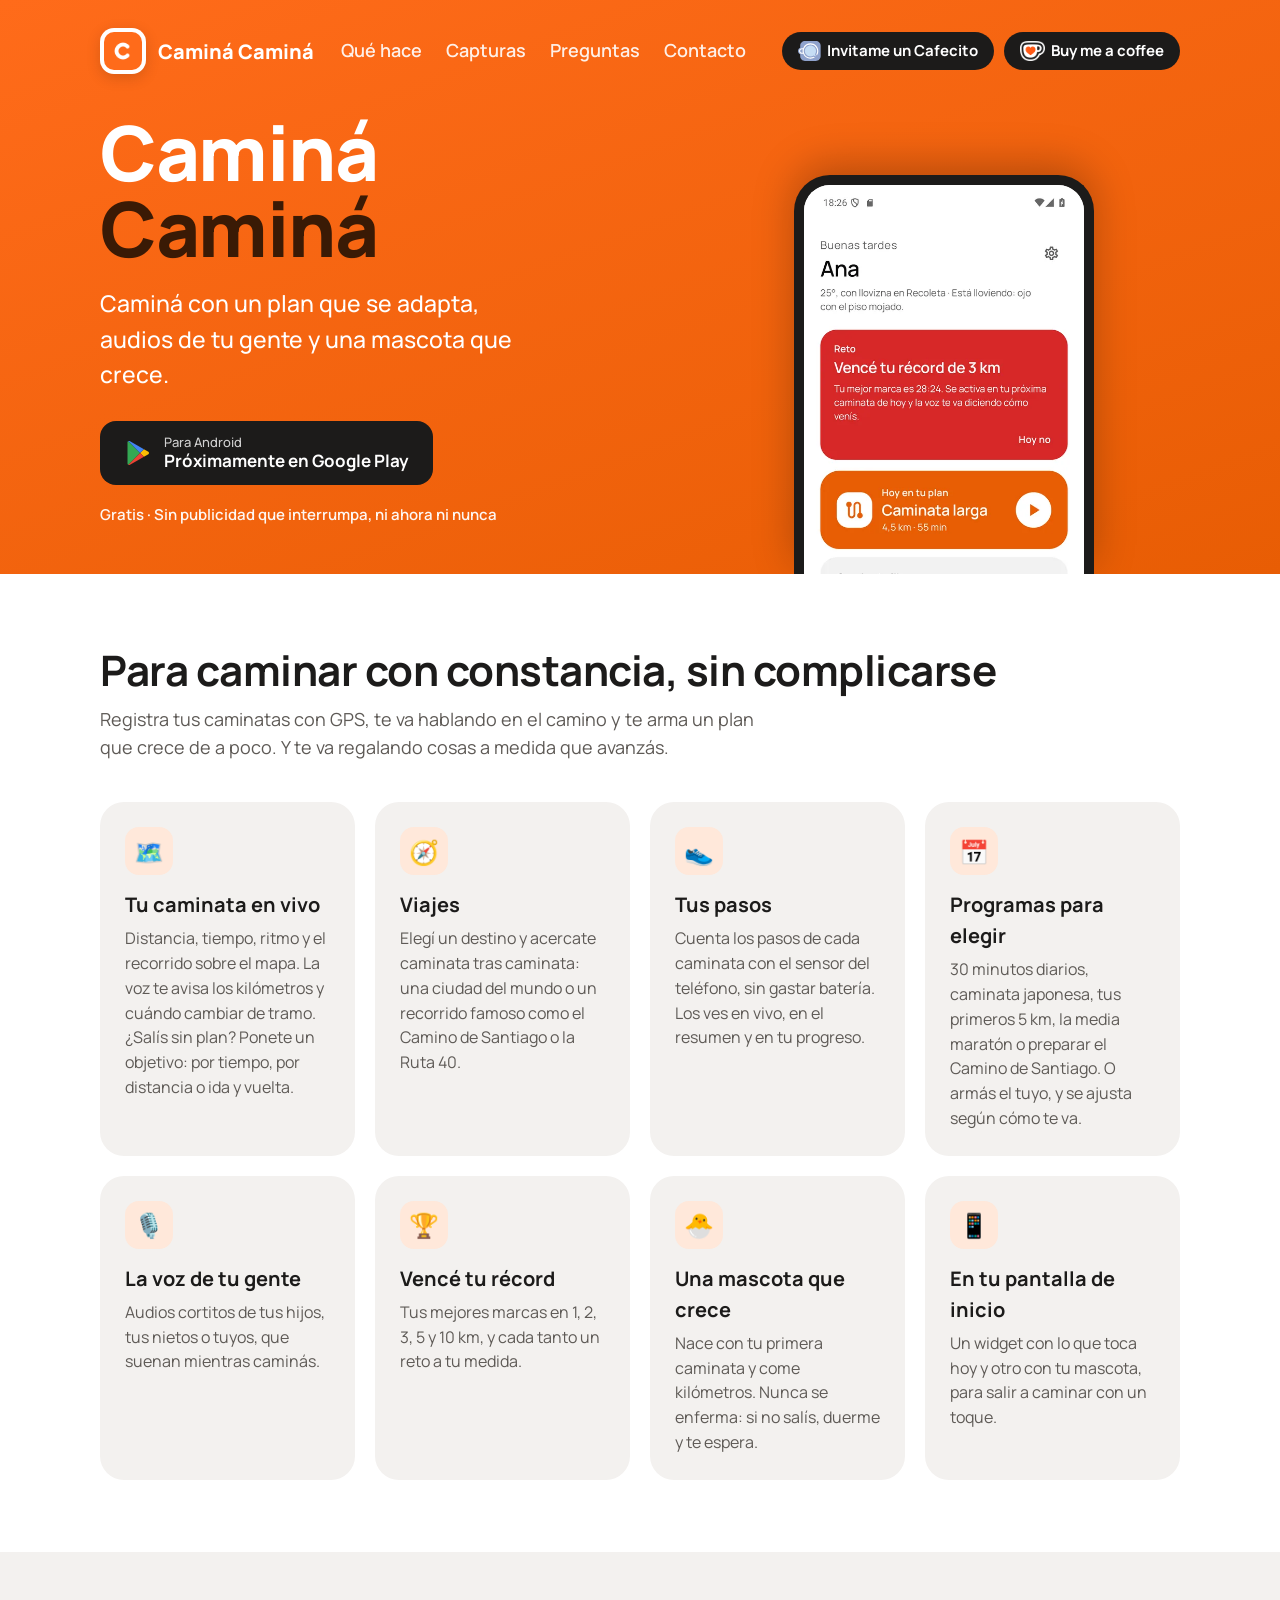
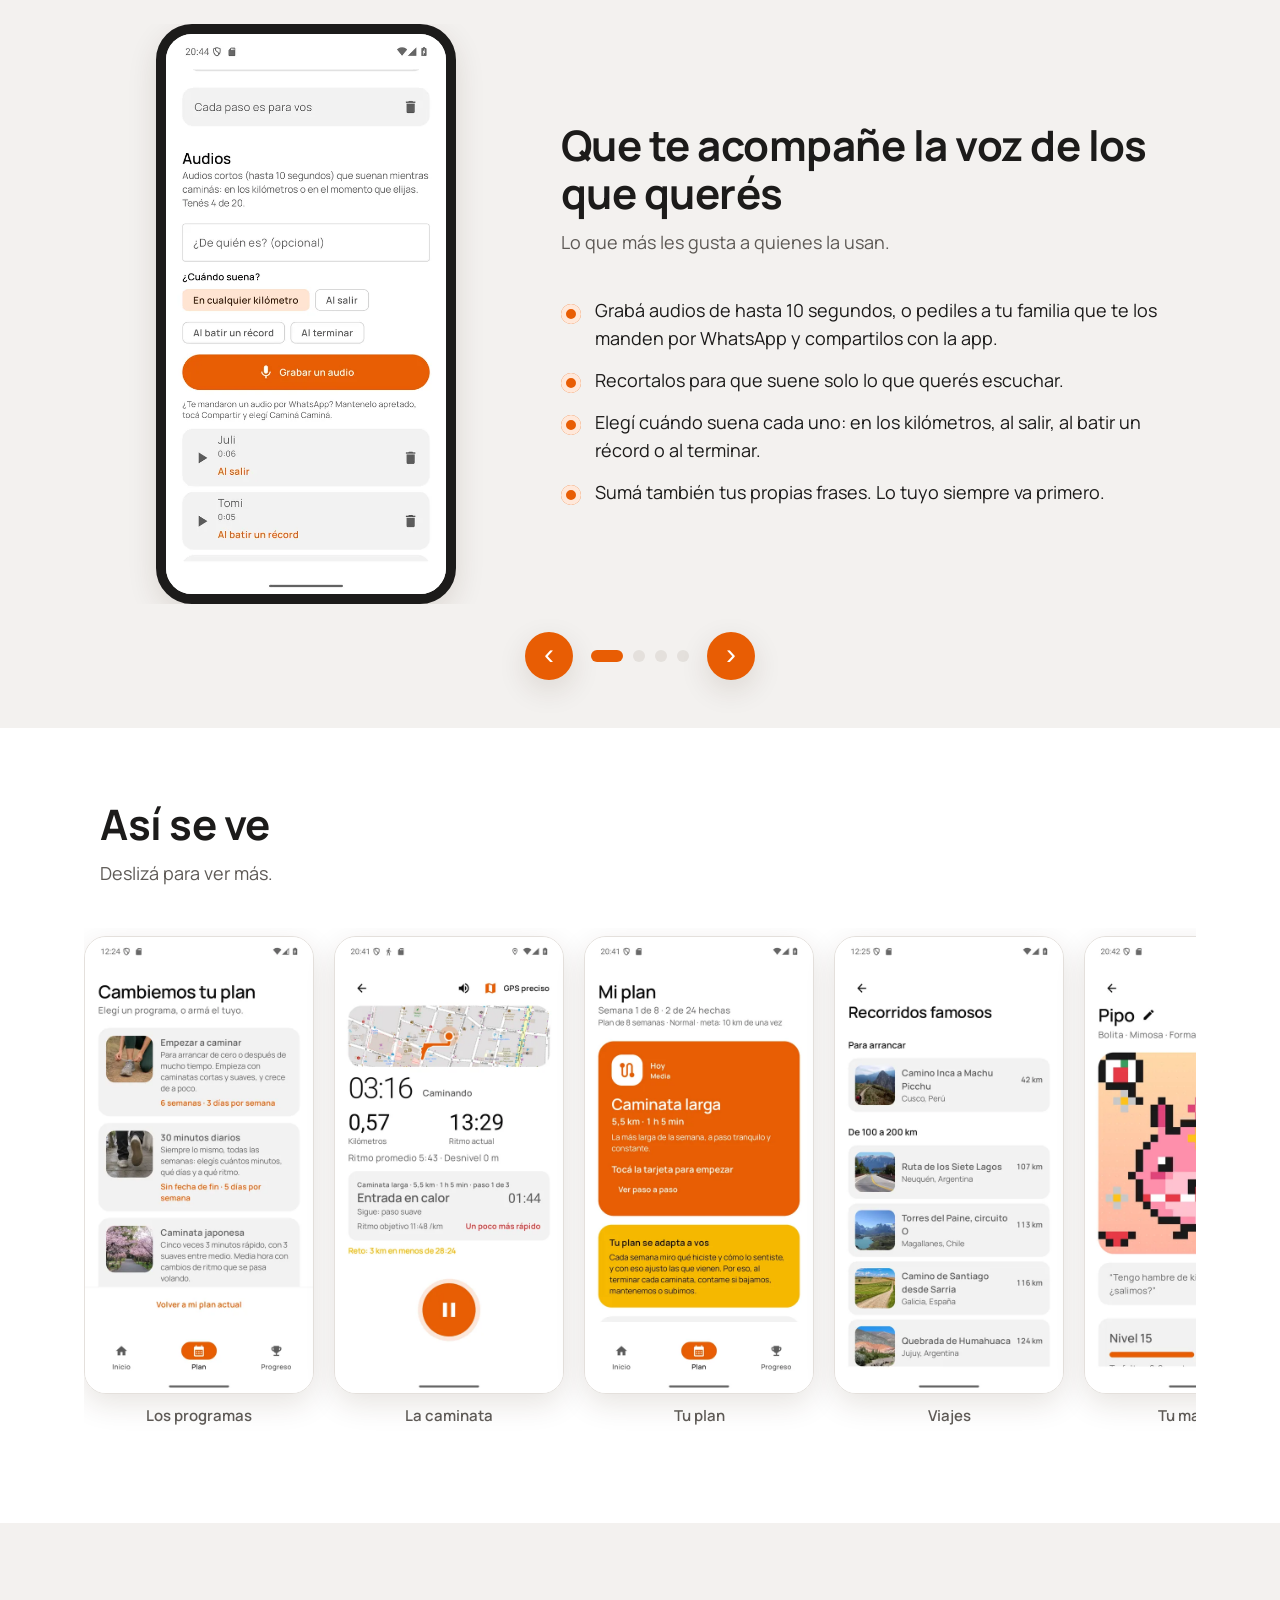
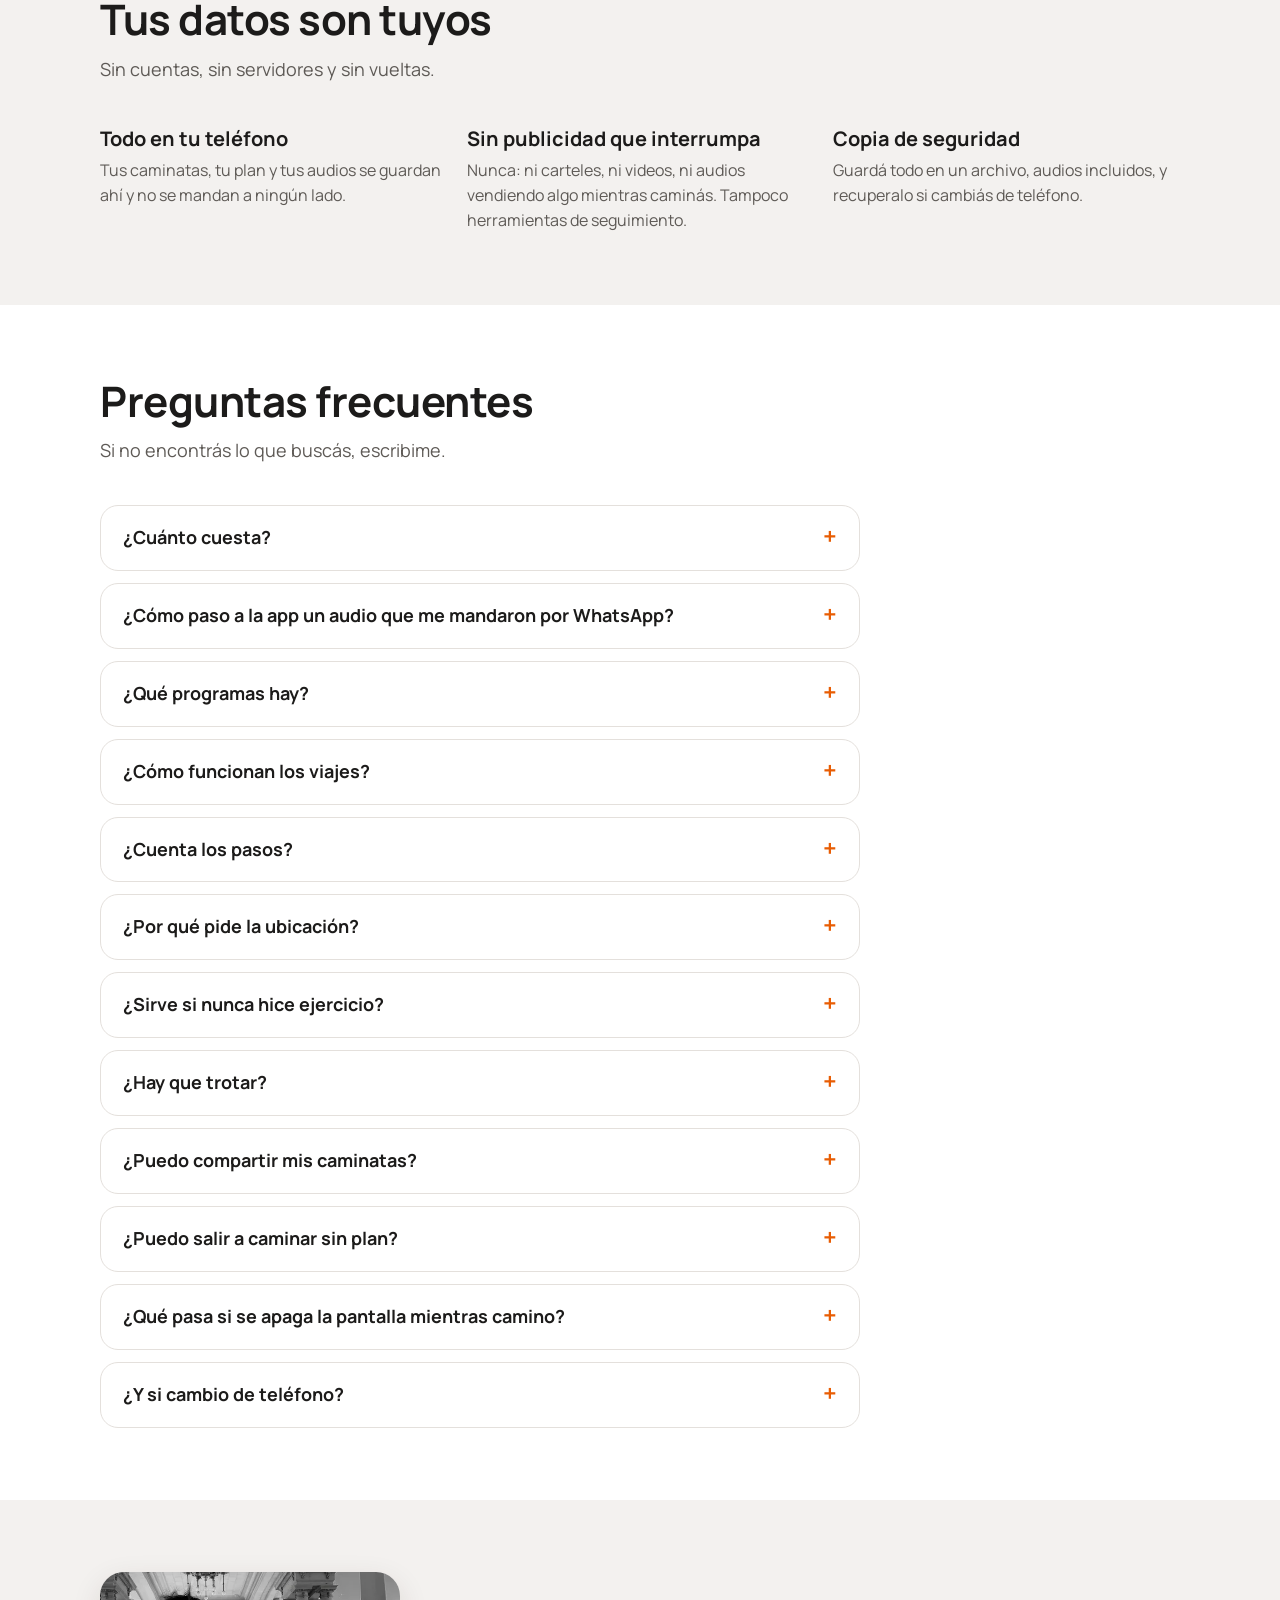
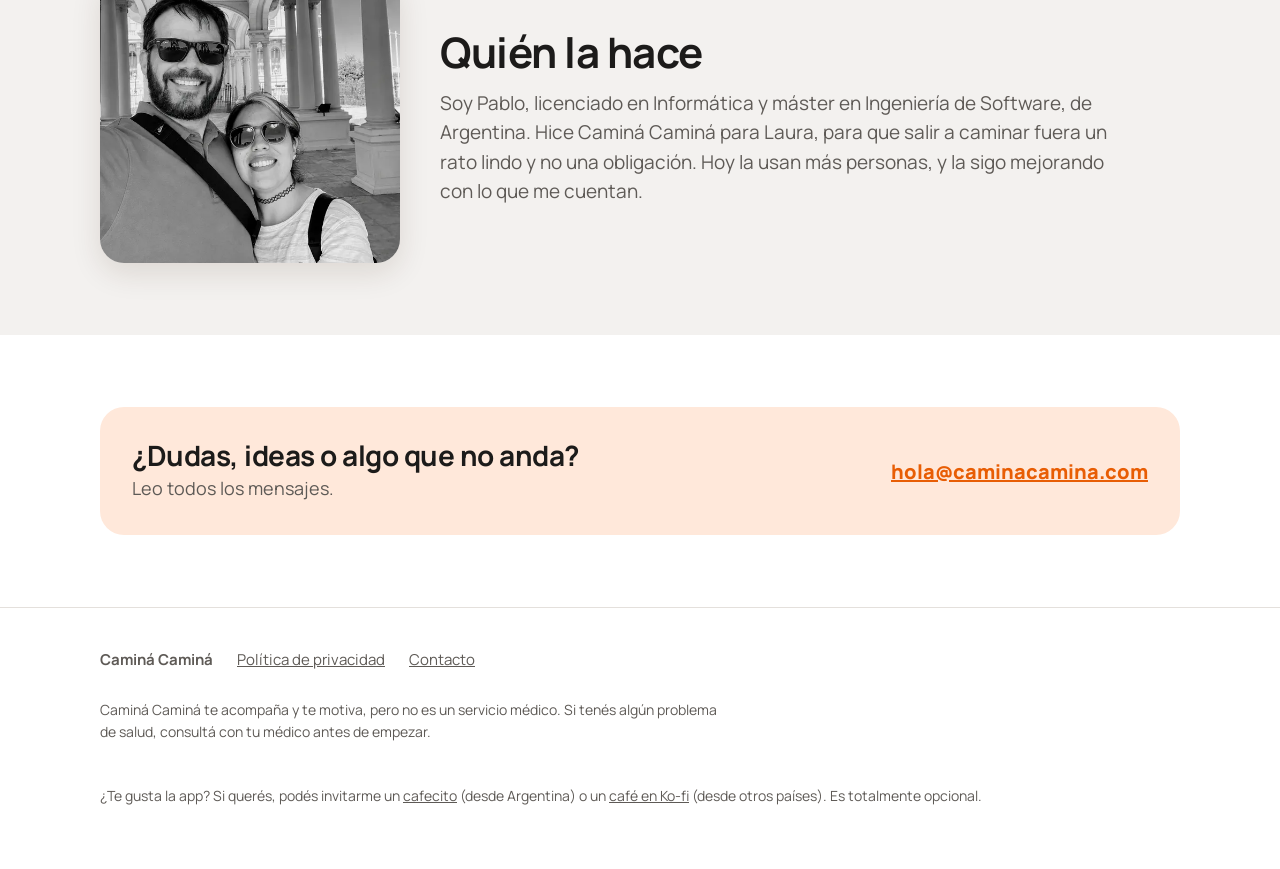
==== commit 7fe9897a: "Carrusel de funciones, logo con recuadro, botones de café en negro y menú más grande Co-Authored-By:" ====
--- a/index.html
+++ b/index.html
@@ -19,7 +19,7 @@
 <header class="portada">
   <div class="ancho">
     <div class="barra">
-      <img src="img/icono-192.png" alt="">
+      <span class="logo"><img src="img/icono-192.png" alt=""></span>
       <span class="marca">Caminá Caminá</span>
       <nav>
         <a href="#que-hace">Qué hace</a>
@@ -27,10 +27,10 @@
         <a href="#preguntas">Preguntas</a>
         <a href="#contacto">Contacto</a>
       </nav>
-      <!-- Los botones oficiales de cada sitio: Cafecito (desde Argentina) y Ko-fi (desde otros países). -->
+      <!-- Cafecito (desde Argentina) y Ko-fi (desde otros países), con botones propios que combinan con la web. -->
       <div class="cafes">
-        <a href="https://cafecito.app/pclaus" rel="noopener" target="_blank"><img srcset="https://cdn.cafecito.app/imgs/buttons/button_1.png 1x, https://cdn.cafecito.app/imgs/buttons/button_1_2x.png 2x" src="https://cdn.cafecito.app/imgs/buttons/button_1.png" alt="Invitame un café en cafecito.app"></a>
-        <a href="https://ko-fi.com/pabloclaus" rel="noopener" target="_blank"><img src="https://storage.ko-fi.com/cdn/kofi2.png?v=6" alt="Buy me a coffee at ko-fi.com"></a>
+        <a href="https://cafecito.app/pclaus" rel="noopener" target="_blank" title="Invitame un café en cafecito.app (desde Argentina)"><img src="img/cafecito.svg" alt="" width="22" height="20"> Invitame un Cafecito</a>
+        <a href="https://ko-fi.com/pabloclaus" rel="noopener" target="_blank" title="Buy me a coffee at ko-fi.com (desde otros países)"><img src="img/kofi.png" alt="" width="24" height="20"> Buy me a coffee</a>
       </div>
     </div>
 
@@ -103,21 +103,73 @@
   </div>
 </section>
 
-<section class="gris">
-  <div class="ancho destacado">
-    <div class="telefono">
-      <img src="img/audios.webp" alt="Pantalla de audios: grabar uno, elegir cuándo suena y la lista de audios guardados" width="540" height="1080" loading="lazy">
-    </div>
-    <div>
-      <h2>Que te acompañe la voz de los que querés</h2>
-      <p class="intro">Lo que más les gusta a quienes la usan.</p>
-      <ul>
-        <li>Grabá audios de hasta 10 segundos, o pediles a tu familia que te los manden por WhatsApp y compartilos con la app.</li>
-        <li>Recortalos para que suene solo lo que querés escuchar.</li>
-        <li>Elegí cuándo suena cada uno: en los kilómetros, al salir, al batir un récord o al terminar.</li>
-        <li>Sumá también tus propias frases. Lo tuyo siempre va primero.</li>
-      </ul>
-    </div>
+<section class="gris carrusel" aria-roledescription="carrusel" aria-label="Lo que hace la app">
+  <div class="diapositivas" tabindex="0">
+      <div class="ancho destacado diapositiva">
+        <div class="telefono">
+          <img src="img/audios.webp" alt="Pantalla de audios: grabar uno, elegir cuándo suena y la lista de audios guardados" width="540" height="1080" loading="lazy">
+        </div>
+        <div>
+          <h2>Que te acompañe la voz de los que querés</h2>
+          <p class="intro">Lo que más les gusta a quienes la usan.</p>
+          <ul>
+          <li>Grabá audios de hasta 10 segundos, o pediles a tu familia que te los manden por WhatsApp y compartilos con la app.</li>
+          <li>Recortalos para que suene solo lo que querés escuchar.</li>
+          <li>Elegí cuándo suena cada uno: en los kilómetros, al salir, al batir un récord o al terminar.</li>
+          <li>Sumá también tus propias frases. Lo tuyo siempre va primero.</li>
+          </ul>
+        </div>
+      </div>
+      <div class="ancho destacado diapositiva" aria-hidden="true">
+        <div class="telefono">
+          <img src="img/programas.webp" alt="Los programas para elegir: Empezar a caminar, 30 minutos diarios, Caminata japonesa y más" width="540" height="1080" loading="lazy">
+        </div>
+        <div>
+          <h2>Un programa a tu medida</h2>
+          <p class="intro">Elegí uno con nombre, o armá el tuyo.</p>
+          <ul>
+          <li>30 minutos diarios: elegís los minutos, los días y el ritmo, y es siempre igual.</li>
+          <li>Caminata japonesa: cinco veces 3 minutos rápido, con 3 suaves entre medio.</li>
+          <li>Tus primeros 5 km, 10 km, la media maratón o preparar el Camino de Santiago.</li>
+          <li>La voz te guía cada tramo, y el plan se ajusta según cómo te sentís.</li>
+          </ul>
+        </div>
+      </div>
+      <div class="ancho destacado diapositiva" aria-hidden="true">
+        <div class="telefono">
+          <img src="img/viajes.webp" alt="Recorridos famosos de Viajes, con sus fotos" width="540" height="1080" loading="lazy">
+        </div>
+        <div>
+          <h2>Viajá caminando</h2>
+          <p class="intro">Cada caminata te acerca a un destino.</p>
+          <ul>
+          <li>Elegí una ciudad del mundo, en línea recta desde donde estás.</li>
+          <li>O un recorrido famoso: el Camino Inca, el Camino de Santiago, la Ruta 40, la Quebrada de Humahuaca y más.</li>
+          <li>Al terminar, la voz te dice cuánto falta o a qué parada llegaste.</li>
+          <li>Mirá el camino en el mapa y compartí tu avance.</li>
+          </ul>
+        </div>
+      </div>
+      <div class="ancho destacado diapositiva" aria-hidden="true">
+        <div class="telefono">
+          <img src="img/objetivo.webp" alt="Caminata libre con objetivo: ida y vuelta de 30 minutos" width="540" height="1080" loading="lazy">
+        </div>
+        <div>
+          <h2>Salí con un objetivo</h2>
+          <p class="intro">Aunque no tengas plan.</p>
+          <ul>
+          <li>Por tiempo o por distancia: la voz te avisa la mitad y cuánto falta.</li>
+          <li>Ida y vuelta: a la mitad te avisa que pegues la vuelta, así no terminás lejos de casa.</li>
+          <li>A paso rápido: si aflojás, un empujoncito.</li>
+          <li>Al llegar no se corta: lo que sigas caminando también suma.</li>
+          </ul>
+        </div>
+      </div>
+  </div>
+  <div class="ancho controles">
+    <button class="flecha" data-dir="-1" aria-label="Anterior">‹</button>
+    <div class="puntos" role="tablist"></div>
+    <button class="flecha" data-dir="1" aria-label="Siguiente">›</button>
   </div>
 </section>
 
@@ -244,6 +296,49 @@
 </footer>
 
 <script>
+  // El carrusel de funciones: flechas, puntitos y deslizar con el dedo (scroll-snap).
+  (function () {
+    var c = document.querySelector(".carrusel");
+    if (!c) return;
+    var pista = c.querySelector(".diapositivas");
+    var diapos = [].slice.call(c.querySelectorAll(".diapositiva"));
+    var puntos = c.querySelector(".puntos");
+    var actual = 0;
+    diapos.forEach(function (d, i) {
+      var b = document.createElement("button");
+      b.setAttribute("role", "tab");
+      b.setAttribute("aria-label", "Ver " + d.querySelector("h2").textContent);
+      b.addEventListener("click", function () { ir(i); });
+      puntos.appendChild(b);
+    });
+    function marcar(i) {
+      actual = i;
+      [].forEach.call(puntos.children, function (b, j) { b.setAttribute("aria-selected", j === i ? "true" : "false"); });
+      diapos.forEach(function (d, j) { if (j === i) d.removeAttribute("aria-hidden"); else d.setAttribute("aria-hidden", "true"); });
+    }
+    function ir(i) {
+      i = (i + diapos.length) % diapos.length;
+      // A la de al lado, deslizando; más lejos (de la última a la primera), de un salto: si no, el
+      // navegador a veces corta el deslizamiento a mitad de camino.
+      var salto = Math.abs(i - actual) > 1;
+      pista.scrollTo({ left: i * pista.clientWidth, behavior: salto ? "auto" : "smooth" });
+      marcar(i);
+    }
+    c.querySelectorAll(".flecha").forEach(function (f) {
+      f.addEventListener("click", function () { ir(actual + Number(f.dataset.dir)); });
+    });
+    pista.addEventListener("keydown", function (e) {
+      if (e.key === "ArrowRight") { e.preventDefault(); ir(actual + 1); }
+      if (e.key === "ArrowLeft") { e.preventDefault(); ir(actual - 1); }
+    });
+    var espera;
+    pista.addEventListener("scroll", function () {
+      clearTimeout(espera);
+      espera = setTimeout(function () { marcar(Math.round(pista.scrollLeft / pista.clientWidth)); }, 80);
+    });
+    marcar(0);
+  })();
+
   // Si se llega con un link a una pregunta (#audio-whatsapp), se abre esa pregunta.
   function abrirPregunta() {
     var id = location.hash.slice(1);
--- a/estilos.css
+++ b/estilos.css
@@ -72,16 +72,53 @@
   font-size: 20px;
 }
 
-.barra img { width: 40px; height: 40px; border-radius: 12px; }
-
-.barra nav { margin-left: auto; display: flex; gap: 20px; font-size: 16px; font-weight: 600; }
-
-.barra nav a { color: #fff; text-decoration: none; opacity: .9; }
+/* El ícono es naranja como el fondo: va sobre un recuadro blanco para que se vea. */
+.barra .logo {
+  display: grid;
+  place-items: center;
+  width: 46px;
+  height: 46px;
+  border-radius: 14px;
+  background: #fff;
+  box-shadow: 0 4px 14px rgba(58, 26, 5, .18);
+  flex: none;
+}
+
+.barra .logo img { width: 38px; height: 38px; border-radius: 10px; display: block; }
+
+.barra nav { margin-left: auto; display: flex; gap: 24px; font-size: 18px; font-weight: 600; }
+
+.barra nav a { color: #fff; text-decoration: none; opacity: .9; white-space: nowrap; }
+
+.marca { white-space: nowrap; }
+
+/* Notebooks angostas: si el menú no entra junto a los botones de café, se esconde (está todo más abajo). */
+@media (max-width: 1100px) {
+  .barra nav { display: none; }
+  .cafes { margin-left: auto; }
+}
 
 /* Cafecito y Ko-fi, arriba a la derecha, con sus botones oficiales. */
 .cafes { margin-left: 24px; display: flex; gap: 10px; align-items: center; }
 
-.cafes img { height: 36px; width: auto; }
+.cafes a {
+  display: inline-flex;
+  align-items: center;
+  gap: 6px;
+  height: 38px;
+  padding: 0 16px;
+  border-radius: 999px;
+  background: #1C1B1A;
+  color: #fff;
+  font-size: 15px;
+  font-weight: 700;
+  text-decoration: none;
+  white-space: nowrap;
+}
+
+.cafes a:hover { background: #000; }
+
+.cafes a img { height: 20px; width: auto; display: block; }
 
 .portada-cuerpo {
   display: grid;
@@ -218,6 +255,69 @@
   box-shadow: inset 0 0 0 5px var(--naranja-suave);
 }
 
+/* El carrusel de funciones: una por vez, se pasan con las flechas, los puntitos o deslizando. */
+.carrusel { padding-bottom: 48px; }
+
+.diapositivas {
+  display: flex;
+  overflow-x: auto;
+  scroll-snap-type: x mandatory;
+  scrollbar-width: none;
+  outline: none;
+}
+
+.diapositivas::-webkit-scrollbar { display: none; }
+
+.diapositiva {
+  flex: 0 0 100%;
+  scroll-snap-align: center;
+  box-sizing: border-box;
+}
+
+/* El ancho de cada diapositiva es el de la pantalla; el contenido queda centrado como el resto de la web. */
+.diapositivas > .ancho { width: 100%; max-width: none; padding-inline: max(16px, calc((100% - 1080px) / 2)); margin: 0; }
+
+.controles {
+  display: flex;
+  align-items: center;
+  justify-content: center;
+  gap: 18px;
+  margin-top: 28px;
+}
+
+.flecha {
+  width: 48px;
+  height: 48px;
+  border-radius: 50%;
+  border: none;
+  background: var(--naranja);
+  color: #fff;
+  font-size: 30px;
+  line-height: 1;
+  cursor: pointer;
+  display: grid;
+  place-items: center;
+  padding-bottom: 4px;
+  box-shadow: var(--sombra);
+}
+
+.flecha:hover { background: var(--naranja-claro); }
+
+.puntos { display: flex; gap: 10px; }
+
+.puntos button {
+  width: 12px;
+  height: 12px;
+  padding: 0;
+  border-radius: 50%;
+  border: none;
+  background: var(--borde);
+  cursor: pointer;
+  transition: width .2s;
+}
+
+.puntos button[aria-selected="true"] { background: var(--naranja); width: 32px; border-radius: 6px; }
+
 /* Las capturas, de costado. */
 .galeria {
   display: flex;
@@ -353,7 +453,7 @@
   body { font-size: 17px; }
   .barra nav { display: none; }
   .cafes { margin-left: auto; gap: 6px; }
-  .cafes img { height: 28px; }
+  .cafes a { height: 32px; padding: 0 12px; font-size: 14px; }
   .marca { white-space: nowrap; }
   .tarjetas { grid-template-columns: repeat(2, 1fr); }
 }
@@ -361,6 +461,9 @@
 /* En pantallas angostas, arriba solo el ícono: el nombre grande está justo debajo. */
 @media (max-width: 440px) {
   .marca { display: none; }
+  /* Los dos botones de café, uno abajo del otro si no entran al lado del logo. */
+  .cafes { flex-wrap: wrap; justify-content: flex-end; row-gap: 6px; }
+  .cafes a { font-size: 13px; padding: 0 10px; height: 30px; }
   .portada-cuerpo { grid-template-columns: 1fr; padding-top: 28px; }
   .sin-publicidad { margin-bottom: 32px; }
   .tarjetas, .datos { grid-template-columns: 1fr; }
@@ -369,6 +472,13 @@
   .quien img { width: min(320px, 100%); }
   .quien p { font-size: 17px; }
   .destacado .telefono { width: min(280px, 100%); }
+  /* En el carrusel, el teléfono más chico: así las flechas quedan cerca y se ve que hay más. */
+  .carrusel .destacado { gap: 20px; }
+  .carrusel .destacado .telefono { width: 200px; margin-inline: auto; }
+  .carrusel h2 { font-size: 26px; }
+  .carrusel { display: flex; flex-direction: column; padding-top: 24px; }
+  .carrusel .controles { order: -1; margin: 0 0 20px; }
+  .carrusel .flecha { width: 40px; height: 40px; font-size: 26px; }
   section { padding: 56px 0; }
   .contacto { padding: 24px; }
 }
